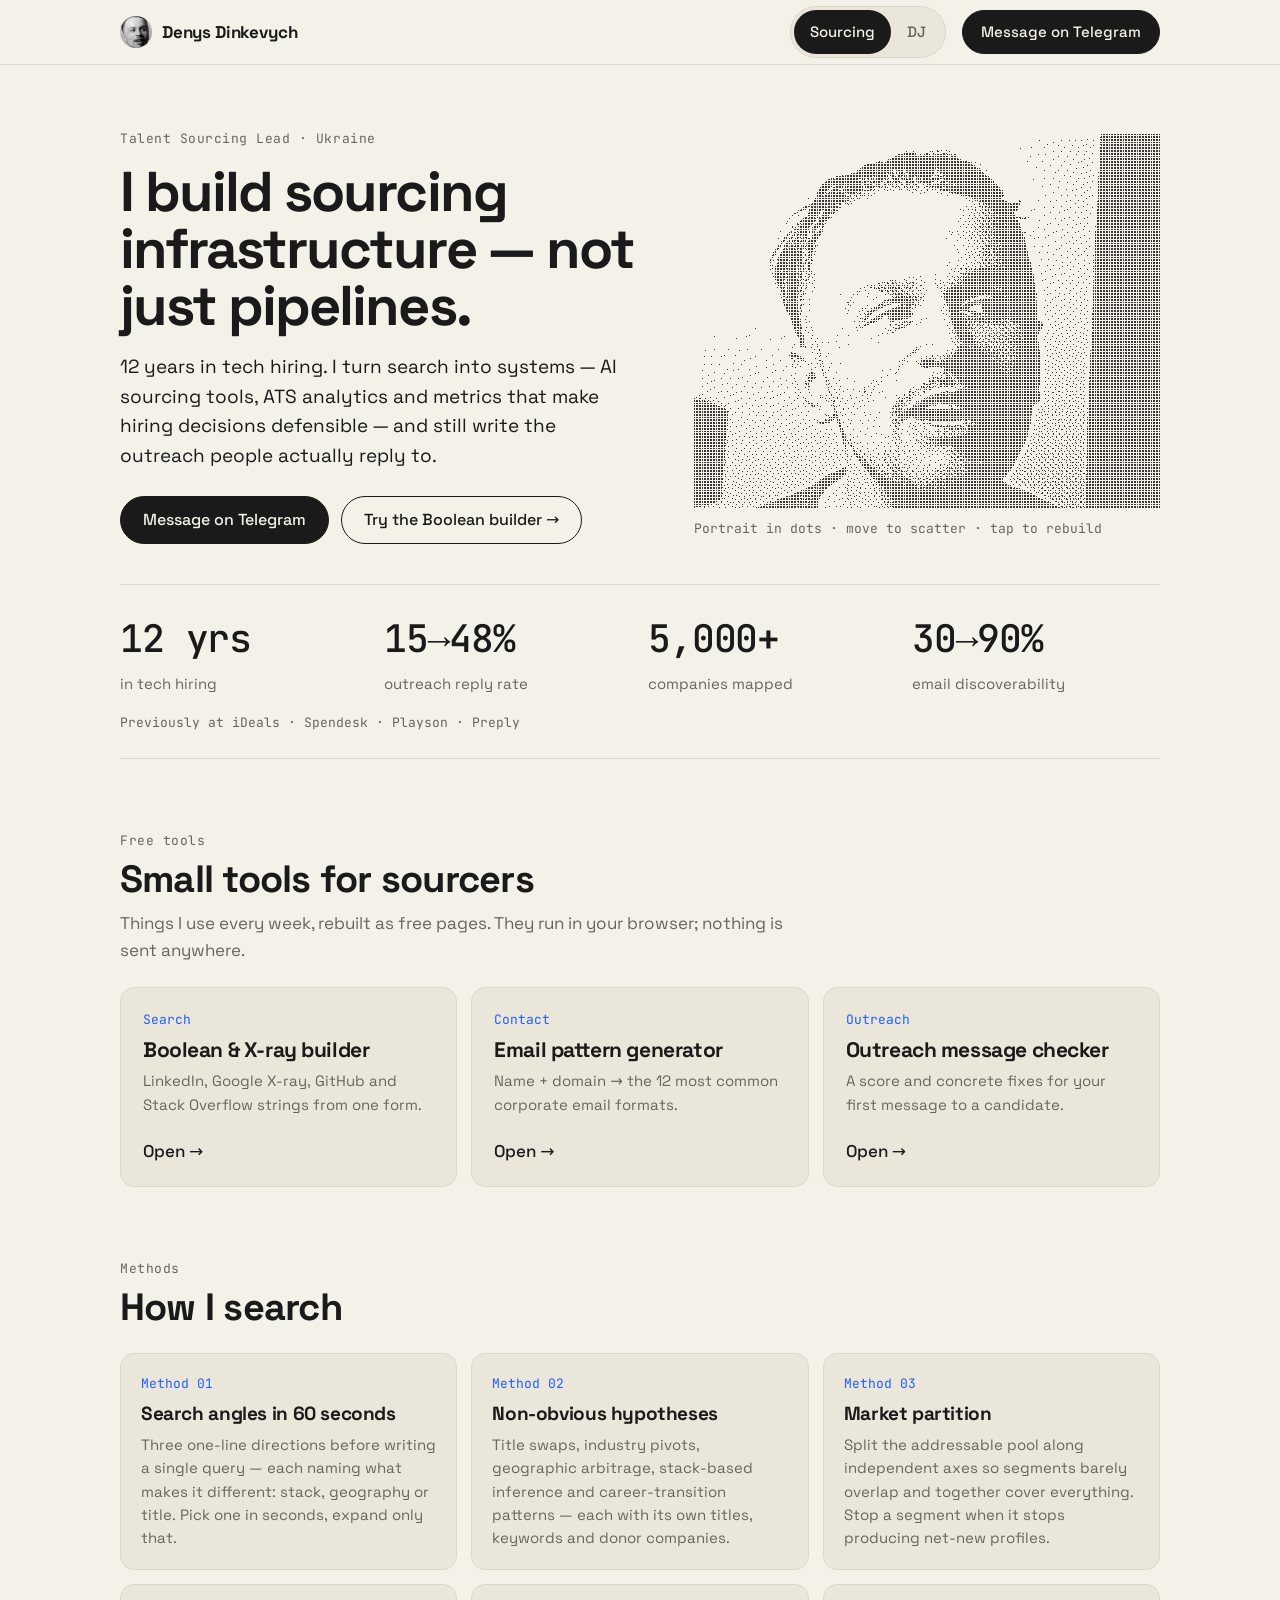
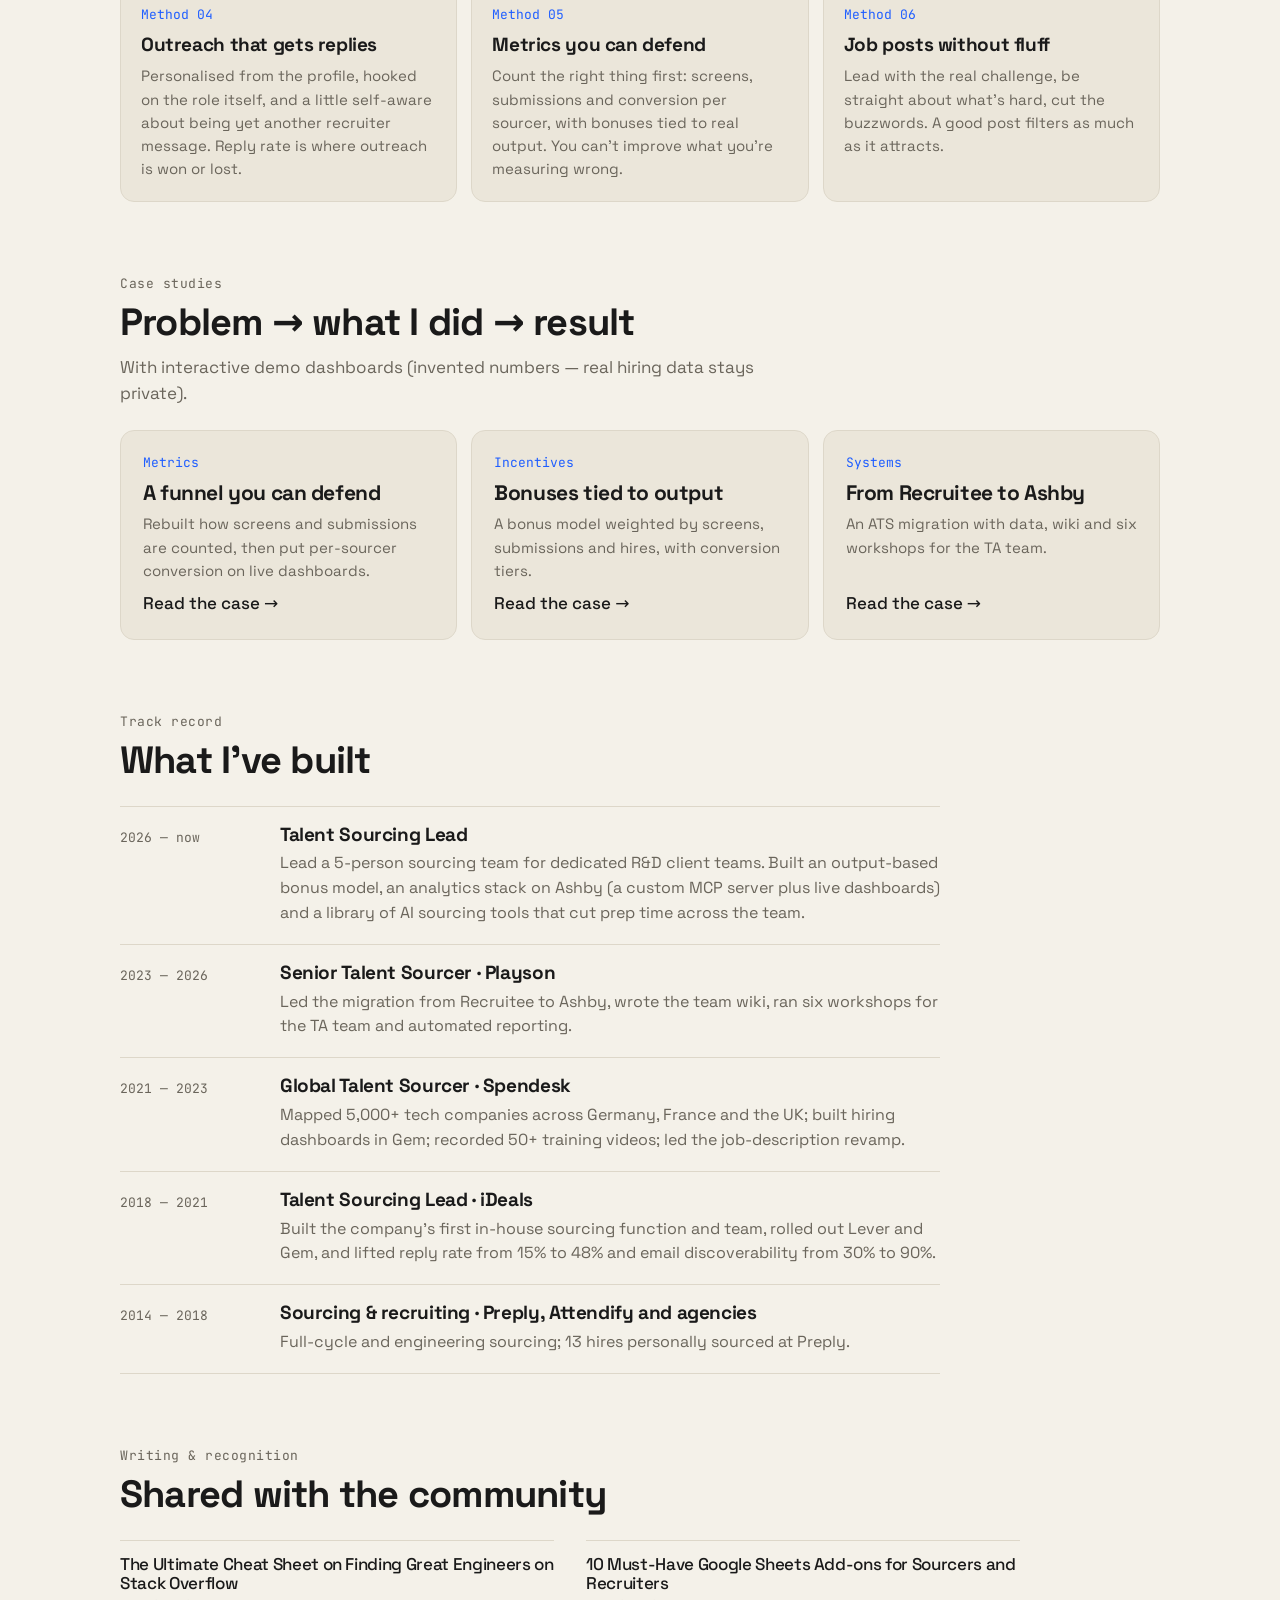
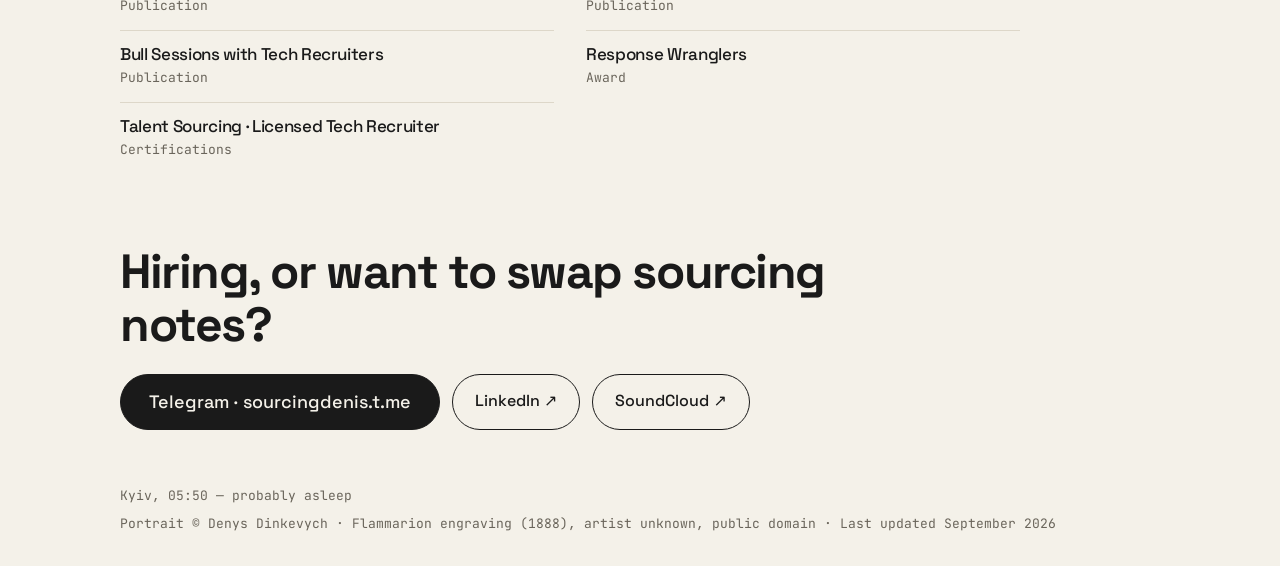
==== index.html @ ecd718f3 "Add DJ press kit - press.json: all DJ facts from public sources (SoundCloud profile and mix   pages," ====
<!doctype html>
<html lang="en" data-side="day" data-theme="light">
<head>
<meta charset="utf-8">
<meta name="viewport" content="width=device-width, initial-scale=1, viewport-fit=cover">
<title>Denys Dinkevych — Talent Sourcing Lead</title>
<meta name="description" content="Denys Dinkevych builds sourcing infrastructure: AI sourcing tools, ATS analytics and metrics for tech hiring. By night he DJs as diskevich.">
<meta name="author" content="Denys Dinkevych">
<meta property="og:type" content="profile">
<meta property="og:title" content="Denys Dinkevych — sourcing by day, DJ by night">
<meta property="og:description" content="I build sourcing infrastructure — not just pipelines. By night: diskevich.">
<meta property="og:url" content="https://sourcingden.github.io/sitec/">
<meta property="og:image" content="https://sourcingden.github.io/sitec/og.png">
<meta name="twitter:card" content="summary_large_image">
<meta name="twitter:image" content="https://sourcingden.github.io/sitec/og.png">
<link rel="canonical" href="https://sourcingden.github.io/sitec/">
<meta name="theme-color" content="#f4f1e9">
<link rel="icon" href="favicon.svg" type="image/svg+xml">
<link rel="apple-touch-icon" href="apple-touch-icon.png">
<link rel="manifest" href="manifest.webmanifest">
<script>
  // Pick the side before first paint: ?side= in the URL, then the last choice, then day
  (function () {
    var s = null;
    try { s = new URLSearchParams(location.search).get("side"); } catch (e) {}
    if (s !== "day" && s !== "night") { try { s = localStorage.getItem("side"); } catch (e) {} }
    if (s !== "day" && s !== "night") s = "day";
    var r = document.documentElement;
    r.dataset.side = s;
    r.dataset.theme = s === "night" ? "dark" : "light";
  })();
</script>
<link rel="preload" href="assets/fonts/space-grotesk-latin.woff2" as="font" type="font/woff2" crossorigin>
<link rel="preload" href="assets/fonts/jetbrains-mono-latin.woff2" as="font" type="font/woff2" crossorigin>
<link rel="stylesheet" href="styles.css">
<script type="application/ld+json">
{
  "@context": "https://schema.org",
  "@type": "Person",
  "name": "Denys Dinkevych",
  "alternateName": ["sourcingdenis", "diskevich"],
  "jobTitle": "Talent Sourcing Lead",
  "image": "https://sourcingden.github.io/sitec/assets/avatar.webp",
  "address": { "@type": "PostalAddress", "addressCountry": "UA" },
  "knowsLanguage": ["en", "uk", "ru"],
  "url": "https://sourcingden.github.io/sitec/",
  "sameAs": [
    "https://linkedin.com/in/sourcingdenis",
    "https://soundcloud.com/diskevich",
    "https://t.me/sourcingdenis"
  ]
}
</script>
</head>
<body id="top">
<div class="stars" aria-hidden="true">
  <div class="stars-layer" data-speed="0.02"></div>
  <div class="stars-layer" data-speed="0.05"></div>
  <div class="stars-layer" data-speed="0.08"></div>
</div>

<header class="bar">
  <div class="wrap bar-inner">
    <a class="me" href="#top">
      <img src="assets/avatar.webp" width="32" height="32" alt="">
      <span>Denys Dinkevych</span>
    </a>
    <div class="switch" role="tablist" aria-label="Choose a side">
      <button type="button" role="tab" data-side="day" aria-controls="main" aria-selected="true">Sourcing</button>
      <button type="button" role="tab" data-side="night" aria-controls="main" aria-selected="false" tabindex="-1">DJ</button>
    </div>
    <a class="btn btn-primary bar-cta" href="https://t.me/sourcingdenis" target="_blank" rel="noopener">
      <span data-only="day">Message on Telegram</span><span data-only="night">Book a set</span>
    </a>
  </div>
</header>

<main id="main" class="wrap">
  <!-- ============ HERO ============ -->
  <section class="hero">
    <div class="hero-text">
      <p class="eyebrow mono" data-only="day">Talent Sourcing Lead · Ukraine</p>
      <p class="eyebrow mono" data-only="night">diskevich · DJ · selector &amp; record collector · Kyiv</p>

      <h1 data-only="day">I build sourcing infrastructure — not just pipelines.</h1>
      <h1 data-only="night">diskevich, after hours.</h1>

      <p class="lede" data-only="day">12 years in tech hiring. I turn search into systems — AI sourcing tools, ATS analytics and metrics that make hiring decisions defensible — and still write the outreach people actually reply to.</p>
      <p class="lede" data-only="night">Denys by day, <strong>diskevich</strong> by night. Guest mixes for Truancy, Nugs On Board, Breathe Records and more — listen below, or book a set.</p>

      <div class="actions" data-only="day">
        <a class="btn btn-primary" href="https://t.me/sourcingdenis" target="_blank" rel="noopener">Message on Telegram</a>
        <a class="btn btn-ghost" href="tools/boolean/">Try the Boolean builder →</a>
      </div>
      <div class="actions" data-only="night">
        <a class="btn btn-primary" href="#mixes" data-play>▶ Play the mixes</a>
        <a class="btn btn-ghost" href="https://t.me/sourcingdenis" target="_blank" rel="noopener">Book a set</a>
      </div>
    </div>

    <figure class="art">
      <canvas class="dots" id="engraving" tabindex="0" role="img"
        data-images='{"day":{"src":"assets/portrait.webp","mid":145,"spread":45},"night":{"src":"assets/flammarion.webp","mid":120,"spread":26}}'
        aria-label="Interactive dot picture: a portrait of Denys by day, the 1888 Flammarion engraving by night. Move over it to scatter the dots, tap to rebuild."></canvas>
      <img class="art-fallback" src="assets/portrait.webp" width="700" height="564" alt="Portrait of Denys Dinkevych">
      <figcaption class="mono">
        <span data-only="day">Portrait in dots</span><span data-only="night">Flammarion engraving, 1888</span>
        · <span class="hint">move to scatter · tap to rebuild</span>
      </figcaption>
    </figure>
  </section>

  <!-- ============ PROOF ============ -->
  <section class="proof" data-only="day" aria-label="Track record in numbers">
    <ul class="stats">
      <li><b class="mono">12 yrs</b><span>in tech hiring</span></li>
      <li><b class="mono">15→48%</b><span>outreach reply rate</span></li>
      <li><b class="mono">5,000+</b><span>companies mapped</span></li>
      <li><b class="mono">30→90%</b><span>email discoverability</span></li>
    </ul>
    <p class="prev mono">Previously at iDeals · Spendesk · Playson · Preply</p>
  </section>
  <section class="proof" data-only="night" aria-label="Mixes for">
    <p class="credits"><span class="mono">Mixes for</span> Truancy · Nugs On Board · X-Kalay · Breathe Records · tresydos · LOWMONEYMUSICLOVE · Kalahari Oyster Cult</p>
    <p class="prev mono"><span data-press="plays">50K+</span> plays across guest mixes · <span data-press="followers">2.1K</span> followers on SoundCloud</p>
  </section>

  <!-- ============ DAY ============ -->
  <section id="tools" class="block" data-only="day">
    <div class="block-head">
      <p class="eyebrow mono">Free tools</p>
      <h2>Small tools for sourcers</h2>
      <p>Things I use every week, rebuilt as free pages. They run in your browser; nothing is sent anywhere.</p>
    </div>
    <div class="tool-grid flush">
      <a class="tool-card" href="tools/boolean/"><p class="mono tag">Search</p><h3>Boolean &amp; X-ray builder</h3><p>LinkedIn, Google X-ray, GitHub and Stack Overflow strings from one form.</p><span class="go" aria-hidden="true">Open →</span></a>
      <a class="tool-card" href="tools/email-patterns/"><p class="mono tag">Contact</p><h3>Email pattern generator</h3><p>Name + domain → the 12 most common corporate email formats.</p><span class="go" aria-hidden="true">Open →</span></a>
      <a class="tool-card" href="tools/outreach-check/"><p class="mono tag">Outreach</p><h3>Outreach message checker</h3><p>A score and concrete fixes for your first message to a candidate.</p><span class="go" aria-hidden="true">Open →</span></a>
    </div>
  </section>

  <section id="methods" class="block" data-only="day">
    <div class="block-head">
      <p class="eyebrow mono">Methods</p>
      <h2>How I search</h2>
    </div>
    <div class="cards">
      <article class="card"><p class="mono tag">Method 01</p><h3>Search angles in 60 seconds</h3><p>Three one-line directions before writing a single query — each naming what makes it different: stack, geography or title. Pick one in seconds, expand only that.</p></article>
      <article class="card"><p class="mono tag">Method 02</p><h3>Non-obvious hypotheses</h3><p>Title swaps, industry pivots, geographic arbitrage, stack-based inference and career-transition patterns — each with its own titles, keywords and donor companies.</p></article>
      <article class="card"><p class="mono tag">Method 03</p><h3>Market partition</h3><p>Split the addressable pool along independent axes so segments barely overlap and together cover everything. Stop a segment when it stops producing net-new profiles.</p></article>
      <article class="card"><p class="mono tag">Method 04</p><h3>Outreach that gets replies</h3><p>Personalised from the profile, hooked on the role itself, and a little self-aware about being yet another recruiter message. Reply rate is where outreach is won or lost.</p></article>
      <article class="card"><p class="mono tag">Method 05</p><h3>Metrics you can defend</h3><p>Count the right thing first: screens, submissions and conversion per sourcer, with bonuses tied to real output. You can't improve what you're measuring wrong.</p></article>
      <article class="card"><p class="mono tag">Method 06</p><h3>Job posts without fluff</h3><p>Lead with the real challenge, be straight about what's hard, cut the buzzwords. A good post filters as much as it attracts.</p></article>
    </div>
  </section>

  <section id="cases" class="block" data-only="day">
    <div class="block-head">
      <p class="eyebrow mono">Case studies</p>
      <h2>Problem → what I did → result</h2>
      <p>With interactive demo dashboards (invented numbers — real hiring data stays private).</p>
    </div>
    <div class="tool-grid flush">
      <a class="tool-card" href="cases/#funnel-case"><p class="mono tag">Metrics</p><h3>A funnel you can defend</h3><p>Rebuilt how screens and submissions are counted, then put per-sourcer conversion on live dashboards.</p><span class="go" aria-hidden="true">Read the case →</span></a>
      <a class="tool-card" href="cases/#bonus-case"><p class="mono tag">Incentives</p><h3>Bonuses tied to output</h3><p>A bonus model weighted by screens, submissions and hires, with conversion tiers.</p><span class="go" aria-hidden="true">Read the case →</span></a>
      <a class="tool-card" href="cases/#migration-case"><p class="mono tag">Systems</p><h3>From Recruitee to Ashby</h3><p>An ATS migration with data, wiki and six workshops for the TA team.</p><span class="go" aria-hidden="true">Read the case →</span></a>
    </div>
  </section>

  <section id="record" class="block" data-only="day">
    <div class="block-head">
      <p class="eyebrow mono">Track record</p>
      <h2>What I've built</h2>
    </div>
    <ol class="timeline">
      <li><p class="mono when">2026 — now</p><div><h3>Talent Sourcing Lead</h3><p>Lead a 5-person sourcing team for dedicated R&amp;D client teams. Built an output-based bonus model, an analytics stack on Ashby (a custom MCP server plus live dashboards) and a library of AI sourcing tools that cut prep time across the team.</p></div></li>
      <li><p class="mono when">2023 — 2026</p><div><h3>Senior Talent Sourcer · Playson</h3><p>Led the migration from Recruitee to Ashby, wrote the team wiki, ran six workshops for the TA team and automated reporting.</p></div></li>
      <li><p class="mono when">2021 — 2023</p><div><h3>Global Talent Sourcer · Spendesk</h3><p>Mapped 5,000+ tech companies across Germany, France and the UK; built hiring dashboards in Gem; recorded 50+ training videos; led the job-description revamp.</p></div></li>
      <li><p class="mono when">2018 — 2021</p><div><h3>Talent Sourcing Lead · iDeals</h3><p>Built the company's first in-house sourcing function and team, rolled out Lever and Gem, and lifted reply rate from 15% to 48% and email discoverability from 30% to 90%.</p></div></li>
      <li><p class="mono when">2014 — 2018</p><div><h3>Sourcing &amp; recruiting · Preply, Attendify and agencies</h3><p>Full-cycle and engineering sourcing; 13 hires personally sourced at Preply.</p></div></li>
    </ol>
  </section>

  <section id="writing" class="block" data-only="day">
    <div class="block-head">
      <p class="eyebrow mono">Writing &amp; recognition</p>
      <h2>Shared with the community</h2>
    </div>
    <ul class="plain">
      <li><h3>The Ultimate Cheat Sheet on Finding Great Engineers on Stack Overflow</h3><p class="mono">Publication</p></li>
      <li><h3>10 Must-Have Google Sheets Add-ons for Sourcers and Recruiters</h3><p class="mono">Publication</p></li>
      <li><h3>Bull Sessions with Tech Recruiters</h3><p class="mono">Publication</p></li>
      <li><h3>Response Wranglers</h3><p class="mono">Award</p></li>
      <li><h3>Talent Sourcing · Licensed Tech Recruiter</h3><p class="mono">Certifications</p></li>
    </ul>
  </section>

  <!-- ============ NIGHT ============ -->
  <section id="mixes" class="block" data-only="night">
    <div class="block-head">
      <p class="eyebrow mono">Listen</p>
      <h2>mixes spotlight</h2>
      <p>A playlist of guest mixes and podcasts.</p>
    </div>
    <div class="sc-facade" id="sc-facade">
      <button type="button" class="sc-play" id="sc-load" aria-label="Load and play the mixes spotlight playlist"><span aria-hidden="true">▶</span></button>
      <div>
        <p class="sc-title">mixes spotlight · diskevich</p>
        <p class="sc-note mono">Loads SoundCloud's player (third-party) right here.</p>
      </div>
    </div>
    <ol class="mixlist" id="press-mixes">
      <li><a href="https://soundcloud.com/diskevich/sets/mixes-highlight" target="_blank" rel="noopener"><span>Nugs On Board</span><em>Nugcast #19</em></a></li>
      <li><a href="https://soundcloud.com/diskevich/sets/mixes-highlight" target="_blank" rel="noopener"><span>X-Kalay</span><em>XKM007</em></a></li>
      <li><a href="https://soundcloud.com/diskevich/sets/mixes-highlight" target="_blank" rel="noopener"><span>LOWMONEYMUSICLOVE</span><em>Guest mix</em></a></li>
      <li><a href="https://soundcloud.com/diskevich/sets/mixes-highlight" target="_blank" rel="noopener"><span>Kalahari Oyster Cult</span><em>The Sizeable Mix</em></a></li>
      <li><a href="https://soundcloud.com/diskevich/sets/mixes-highlight" target="_blank" rel="noopener"><span>tresydos</span><em>018</em></a></li>
      <li><a href="https://soundcloud.com/diskevich/sets/mixes-highlight" target="_blank" rel="noopener"><span>TRUANTS</span><em>Truancy Volume 320</em></a></li>
      <li><a href="https://soundcloud.com/diskevich/sets/mixes-highlight" target="_blank" rel="noopener"><span>Breathe Records</span><em>Breathecast 022</em></a></li>
    </ol>
  </section>

  <section id="sound" class="block" data-only="night">
    <div class="block-head">
      <p class="eyebrow mono">Sound</p>
      <h2>Obscure dancefloor heaters, dug up</h2>
      <p data-press="sound">Golden-era tech house, chuggy house and obscure dancefloor digs, shaped by 90s US house, Detroit techno and minimal house.</p>
    </div>
    <ul class="quotes" id="press-quotes">
      <li><blockquote>“When it comes to unearthing some of the most obscure dancefloor heaters in the world, diskevich is one of the hardest-working DJs in music right now.”</blockquote><a class="mono" href="https://truantsblog.com/2023/truancy-volume-320-diskevich/" target="_blank" rel="noopener">— Truants ↗</a></li>
      <li><blockquote>“One of the best Ukrainian selectors.”</blockquote><a class="mono" href="https://soundcloud.com/nugsonboardlabel/nugcast-19-diskevich" target="_blank" rel="noopener">— Nugs On Board ↗</a></li>
    </ul>
    <div class="actions">
      <a class="btn btn-primary" href="press/">Open the press kit →</a>
      <a class="btn btn-ghost" href="https://truantsblog.com/2023/truancy-volume-320-diskevich/" target="_blank" rel="noopener">Read the Truants interview ↗</a>
    </div>
  </section>

  <!-- ============ CONTACT ============ -->
  <section id="contact" class="block contact">
    <h2 data-only="day">Hiring, or want to swap sourcing notes?</h2>
    <h2 data-only="night">Booking &amp; promo</h2>
    <p class="contact-note" data-only="night">Club nights, guest mixes, podcasts — send the date, the city and the room.</p>
    <div class="actions">
      <a class="btn btn-primary btn-big" href="https://t.me/sourcingdenis" target="_blank" rel="noopener">Telegram · sourcingdenis.t.me</a>
      <a class="btn btn-ghost" href="https://linkedin.com/in/sourcingdenis" target="_blank" rel="noopener">LinkedIn ↗</a>
      <a class="btn btn-ghost" href="https://soundcloud.com/diskevich" target="_blank" rel="noopener">SoundCloud ↗</a>
    </div>
  </section>
</main>

<footer class="foot wrap">
  <p class="mono" id="clock">Kyiv</p>
  <p class="mono small">Portrait © Denys Dinkevych · Flammarion engraving (1888), artist unknown, public domain · Last updated September 2026</p>
</footer>

<script src="site.js" defer></script>
<script src="main.js" defer></script>
<script src="engraving.js" defer></script>
<script src="press.js" defer></script>
</body>
</html>
---- styles.css ----
/* self-hosted fonts (SIL Open Font License): no third-party requests on load */
@font-face { font-family: "Space Grotesk"; font-style: normal; font-weight: 300 700; font-display: swap; src: url(assets/fonts/space-grotesk-latin.woff2) format("woff2"); unicode-range: U+0000-00FF, U+0131, U+0152-0153, U+02BB-02BC, U+02C6, U+02DA, U+02DC, U+0304, U+0308, U+0329, U+2000-206F, U+20AC, U+2122, U+2191, U+2193, U+2212, U+2215, U+FEFF, U+FFFD; }
@font-face { font-family: "Space Grotesk"; font-style: normal; font-weight: 300 700; font-display: swap; src: url(assets/fonts/space-grotesk-latin-ext.woff2) format("woff2"); unicode-range: U+0100-02BA, U+02BD-02C5, U+02C7-02CC, U+02CE-02D7, U+02DD-02FF, U+0304, U+0308, U+0329, U+1D00-1DBF, U+1E00-1E9F, U+1EF2-1EFF, U+2020, U+20A0-20AB, U+20AD-20C0, U+2113, U+2C60-2C7F, U+A720-A7FF; }
@font-face { font-family: "JetBrains Mono"; font-style: normal; font-weight: 100 800; font-display: swap; src: url(assets/fonts/jetbrains-mono-latin.woff2) format("woff2"); unicode-range: U+0000-00FF, U+0131, U+0152-0153, U+02BB-02BC, U+02C6, U+02DA, U+02DC, U+0304, U+0308, U+0329, U+2000-206F, U+20AC, U+2122, U+2191, U+2193, U+2212, U+2215, U+FEFF, U+FFFD; }
@font-face { font-family: "JetBrains Mono"; font-style: normal; font-weight: 100 800; font-display: swap; src: url(assets/fonts/jetbrains-mono-latin-ext.woff2) format("woff2"); unicode-range: U+0100-02BA, U+02BD-02C5, U+02C7-02CC, U+02CE-02D7, U+02DD-02FF, U+0304, U+0308, U+0329, U+1D00-1DBF, U+1E00-1E9F, U+1EF2-1EFF, U+2020, U+20A0-20AB, U+20AD-20C0, U+2113, U+2C60-2C7F, U+A720-A7FF; }

:root {
  --bg: #f4f1e9;
  --fg: #1a1a1a;
  --muted: #6a655b;
  --line: #ddd7c9;
  --panel: #ebe6da;
  --accent: #1f5eff;
  --on-accent: #fff;
  --gutter: clamp(16px, 4vw, 40px);
  --maxw: 1120px;
  --radius: 14px;
  color-scheme: light;
}
:root[data-theme="dark"] {
  --bg: #141414;
  --fg: #ececec;
  --muted: #9a9a9a;
  --line: #2b2b2b;
  --panel: #1c1c1c;
  --accent: #ff6a2b;
  --on-accent: #141414;
  color-scheme: dark;
}

/* one template, two sides */
:root[data-side="day"] [data-only="night"],
:root[data-side="night"] [data-only="day"] { display: none !important; }

* { box-sizing: border-box; }
html { -webkit-text-size-adjust: 100%; text-size-adjust: 100%; scroll-behavior: smooth; }
@media (prefers-reduced-motion: reduce) { html { scroll-behavior: auto; } }
body {
  margin: 0;
  background: var(--bg);
  color: var(--fg);
  font: 17px/1.55 "Space Grotesk", system-ui, sans-serif;
  -webkit-font-smoothing: antialiased;
  -webkit-tap-highlight-color: transparent;
  overflow-x: hidden;
}
h1, h2, h3 { margin: 0; letter-spacing: -0.02em; line-height: 1.1; }
p { margin: 0; }
a { color: inherit; }
.mono { font-family: "JetBrains Mono", ui-monospace, monospace; }
:focus-visible { outline: 2px solid var(--accent); outline-offset: 3px; border-radius: 6px; }
.wrap {
  max-width: var(--maxw);
  margin: 0 auto;
  padding-left: max(var(--gutter), env(safe-area-inset-left));
  padding-right: max(var(--gutter), env(safe-area-inset-right));
}

/* ---------- buttons ---------- */
.btn {
  display: inline-flex;
  align-items: center;
  justify-content: center;
  gap: 8px;
  min-height: 48px;
  padding: 0 22px;
  border-radius: 999px;
  border: 1.5px solid var(--fg);
  font: inherit;
  font-weight: 500;
  font-size: 16px;
  text-decoration: none;
  cursor: pointer;
  white-space: nowrap;
  touch-action: manipulation;
  transition: background .2s, color .2s, border-color .2s, transform .1s;
}
.btn:active { transform: scale(.98); }
.btn-primary { background: var(--fg); color: var(--bg); }
.btn-ghost { background: transparent; color: var(--fg); }
.btn-small { min-height: 44px; padding: 0 16px; font-size: 14px; border-width: 1px; background: var(--bg); color: var(--fg); }
.btn-small.copied { background: var(--accent); border-color: var(--accent); color: var(--on-accent); }
.btn-big { min-height: 56px; font-size: 18px; padding: 8px 28px; white-space: normal; text-align: center; max-width: 100%; }
.btn[aria-disabled] { opacity: .45; pointer-events: none; }

/* ---------- header ---------- */
.bar {
  position: sticky;
  top: 0;
  z-index: 20;
  background: var(--bg);
  border-bottom: 1px solid var(--line);
  padding-top: env(safe-area-inset-top);
}
.bar-inner { display: flex; align-items: center; gap: 16px; min-height: 64px; }
.me { display: inline-flex; align-items: center; gap: 10px; text-decoration: none; font-weight: 700; letter-spacing: -0.01em; min-height: 44px; min-width: 44px; }
.me img { width: 32px; height: 32px; border-radius: 50%; object-fit: cover; }
.switch {
  display: inline-flex;
  margin-left: auto;
  padding: 3px;
  border: 1px solid var(--line);
  border-radius: 999px;
  background: var(--panel);
}
.switch button {
  font: inherit;
  font-size: 15px;
  font-weight: 500;
  min-height: 44px;
  min-width: 48px;
  padding: 0 16px;
  border: 0;
  border-radius: 999px;
  background: transparent;
  color: var(--muted);
  cursor: pointer;
  touch-action: manipulation;
}
.switch button[aria-selected="true"] { background: var(--fg); color: var(--bg); }
.bar-cta { min-height: 44px; padding: 0 18px; font-size: 15px; }

/* ---------- hero ---------- */
.hero {
  display: grid;
  grid-template-columns: minmax(0, 1.12fr) minmax(0, 1fr);
  gap: clamp(24px, 4vw, 56px);
  align-items: center;
  padding: clamp(28px, 5vw, 64px) 0 clamp(24px, 4vw, 40px);
}
.eyebrow { font-size: 13px; color: var(--muted); letter-spacing: .04em; margin-bottom: 14px; }
.hero h1 { font-size: clamp(34px, 4.6vw, 56px); letter-spacing: -0.035em; line-height: 1.02; margin-bottom: 18px; }
.lede { font-size: clamp(17px, 1.5vw, 19px); color: var(--fg); max-width: 34em; margin-bottom: 26px; }
.lede strong { font-weight: 700; }
.actions { display: flex; flex-wrap: wrap; gap: 12px; }

.art { position: relative; margin: 0; }
.dots {
  display: block;
  width: 100%;
  aspect-ratio: 700 / 564;
  cursor: crosshair;
  touch-action: pan-y;
  user-select: none;
  -webkit-user-select: none;
  opacity: 0;
  transition: opacity .5s ease;
}
.art-fallback {
  position: absolute;
  top: 0; left: 0;
  width: 100%;
  height: auto;
  filter: grayscale(1);
  mix-blend-mode: multiply;
  opacity: .8;
  transition: opacity .2s ease;
}
:root[data-theme="dark"] .art-fallback { filter: grayscale(1) invert(1); mix-blend-mode: screen; opacity: .6; }
.art-ready .dots { opacity: 1; }
:root .art.art-ready .art-fallback { opacity: 0; pointer-events: none; }
.art figcaption { margin-top: 10px; font-size: 13px; color: var(--muted); }
.art figcaption span { white-space: nowrap; }

/* ---------- proof ---------- */
.proof { border-top: 1px solid var(--line); border-bottom: 1px solid var(--line); padding: 24px 0; }
.stats { list-style: none; margin: 0; padding: 0; display: grid; grid-template-columns: repeat(4, 1fr); gap: 16px; }
.stats li { display: flex; flex-direction: column; gap: 4px; }
.stats b { font-size: clamp(26px, 3.2vw, 38px); font-weight: 500; letter-spacing: -0.03em; color: var(--fg); }
.stats span { font-size: 15px; color: var(--muted); }
.prev { margin-top: 18px; font-size: 13px; color: var(--muted); }
.credits { font-size: clamp(18px, 2vw, 24px); font-weight: 500; line-height: 1.45; letter-spacing: -0.01em; }
.credits .mono { display: block; font-size: 13px; font-weight: 400; color: var(--muted); letter-spacing: .04em; margin-bottom: 6px; }

/* ---------- blocks ---------- */
.block { padding: clamp(40px, 6vw, 72px) 0 0; scroll-margin-top: 72px; }
.block-head { max-width: 680px; margin-bottom: 24px; }
.block-head .eyebrow { margin-bottom: 8px; }
.block-head h2 { font-size: clamp(26px, 3.2vw, 38px); margin-bottom: 10px; }
.block-head p:not(.eyebrow) { color: var(--muted); }

/* Boolean builder */
.bool { display: grid; grid-template-columns: 1fr 1fr; gap: 14px 18px; margin-bottom: 18px; }
.bool label { display: flex; flex-direction: column; gap: 6px; font-weight: 500; font-size: 15px; }
.bool small { font-weight: 400; color: var(--muted); font-size: 13px; }
.bool input {
  font: inherit;
  font-size: 16px;
  min-height: 48px;
  padding: 0 14px;
  border: 1px solid var(--line);
  border-radius: 10px;
  background: var(--panel);
  color: var(--fg);
}
.bool input:focus { outline: 2px solid var(--accent); outline-offset: 0; border-color: transparent; }
.bool-out { display: grid; gap: 14px; }
.out-card { border: 1px solid var(--line); border-radius: var(--radius); background: var(--panel); padding: 14px 16px 16px; min-width: 0; }
.out-head { display: flex; align-items: center; justify-content: space-between; gap: 10px; margin-bottom: 10px; flex-wrap: wrap; }
.out-head > .mono { font-size: 13px; color: var(--muted); }
.out-btns { display: inline-flex; gap: 8px; flex-wrap: wrap; }
.out-card code {
  display: block;
  font-family: "JetBrains Mono", monospace;
  font-size: 14px;
  line-height: 1.6;
  white-space: pre-wrap;
  overflow-wrap: anywhere;
}
.out-card code.is-empty { color: var(--muted); }

/* method cards */
.cards { display: grid; grid-template-columns: repeat(3, 1fr); gap: 14px; }
.card { border: 1px solid var(--line); border-radius: var(--radius); padding: 20px; background: var(--panel); }
.card .tag { font-size: 13px; color: var(--accent); margin-bottom: 10px; }
.card h3 { font-size: 19px; margin-bottom: 8px; }
.card p:not(.tag) { font-size: 15px; color: var(--muted); }

/* timeline */
.timeline { list-style: none; margin: 0; padding: 0; max-width: 820px; }
.timeline li { display: grid; grid-template-columns: 140px 1fr; gap: 20px; padding: 18px 0; border-top: 1px solid var(--line); }
.timeline li:last-child { border-bottom: 1px solid var(--line); }
.timeline .when { font-size: 13px; color: var(--muted); padding-top: 3px; }
.timeline h3 { font-size: 19px; margin-bottom: 6px; }
.timeline p:not(.when) { color: var(--muted); font-size: 16px; }

.plain { list-style: none; margin: 0; padding: 0; display: grid; grid-template-columns: repeat(2, 1fr); gap: 0 32px; max-width: 900px; }
.plain li { padding: 14px 0; border-top: 1px solid var(--line); }
.plain h3 { font-size: 17px; font-weight: 500; margin-bottom: 4px; }
.plain .mono { font-size: 13px; color: var(--muted); }

/* night: player + mix list */
.sc-facade {
  display: flex;
  align-items: center;
  gap: 18px;
  padding: 18px;
  border: 1px solid var(--line);
  border-radius: var(--radius);
  background: var(--panel);
  margin-bottom: 18px;
}
.sc-facade.loaded { display: block; padding: 0; border: 0; background: none; }
.sc-facade iframe { width: 100%; height: 450px; border: 0; border-radius: 10px; display: block; }
.sc-play {
  flex: none;
  width: 72px; height: 72px;
  border-radius: 50%;
  border: 0;
  background: var(--accent);
  color: var(--on-accent);
  font-size: 26px;
  cursor: pointer;
  touch-action: manipulation;
}
.sc-title { font-weight: 700; font-size: 19px; }
.sc-note { font-size: 13px; color: var(--muted); margin-top: 4px; }
.mixlist { list-style: none; margin: 0; padding: 0; counter-reset: mix; max-width: 820px; }
.mixlist li { border-top: 1px solid var(--line); counter-increment: mix; }
.mixlist li:last-child { border-bottom: 1px solid var(--line); }
.mixlist a { display: grid; grid-template-columns: 40px 1fr auto auto; align-items: center; gap: 12px; min-height: 56px; text-decoration: none; }
.mixlist small { font-size: 12px; color: var(--muted); min-width: 72px; text-align: right; }
.mixlist a::before { content: counter(mix, decimal-leading-zero); font-family: "JetBrains Mono", monospace; font-size: 13px; color: var(--muted); }
.mixlist span { font-weight: 500; min-width: 0; overflow-wrap: anywhere; }
.mixlist em { font-style: normal; color: var(--muted); font-size: 15px; text-align: right; }

/* contact */
.contact { padding-bottom: 8px; }
.contact h2 { font-size: clamp(28px, 4vw, 48px); letter-spacing: -0.03em; margin-bottom: 22px; max-width: 16em; }
.contact-note { color: var(--muted); margin: -10px 0 22px; max-width: 34em; }

/* footer */
.foot { padding-top: 48px; padding-bottom: max(32px, env(safe-area-inset-bottom)); color: var(--muted); display: flex; flex-wrap: wrap; justify-content: space-between; gap: 8px 24px; }
.foot p { font-size: 13px; }

/* ---------- subpages ---------- */
.subnav { display: flex; gap: 4px; margin-left: auto; }
.subnav a { display: inline-flex; align-items: center; justify-content: center; min-height: 44px; min-width: 44px; padding: 0 12px; border-radius: 999px; text-decoration: none; color: var(--muted); font-weight: 500; font-size: 15px; }
.subnav a[aria-current="page"] { color: var(--fg); background: var(--panel); }
.page-head { padding: clamp(28px, 5vw, 56px) 0 8px; max-width: 760px; }
.page-head h1 { font-size: clamp(32px, 4.6vw, 52px); letter-spacing: -0.035em; margin-bottom: 14px; }
.page-head .eyebrow a { color: inherit; }
.privacy { display: block; margin-top: 10px; font-size: 13px; color: var(--muted); }
.block.tight { padding-top: 24px; }
.note { margin-top: 14px; font-size: 15px; color: var(--muted); max-width: 680px; }
.hint { font-size: 13px; color: var(--muted); margin: 8px 0; }
.tips { padding-bottom: 8px; }
.tips h2 { font-size: clamp(22px, 2.6vw, 30px); margin-bottom: 16px; }
.tips .plain p { color: var(--muted); font-size: 15px; }

.tool-grid { display: grid; grid-template-columns: repeat(3, 1fr); gap: 14px; padding-top: 28px; }
.tool-grid.flush { padding-top: 0; }
.tool-card {
  display: flex; flex-direction: column; gap: 8px;
  padding: 22px; border: 1px solid var(--line); border-radius: var(--radius); background: var(--panel);
  text-decoration: none; min-height: 200px;
}
.tool-card .tag { font-size: 13px; color: var(--accent); }
.tool-card h2, .tool-card h3 { font-size: 21px; }
.tool-card p:not(.tag) { color: var(--muted); font-size: 15px; }
.tool-card .go { margin-top: auto; font-weight: 500; }

.bool .wide { grid-column: 1 / -1; }
.email-list { list-style: none; margin: 0 0 16px; padding: 0; border-top: 1px solid var(--line); }
.email-list li { display: grid; grid-template-columns: 96px 1fr auto; align-items: center; gap: 12px; padding: 6px 0; border-bottom: 1px solid var(--line); }
.email-list .tag { font-size: 13px; color: var(--muted); }
.email-list code { font-family: "JetBrains Mono", monospace; font-size: 15px; overflow-wrap: anywhere; }
.out-card textarea, .check textarea {
  width: 100%; font: 14px/1.6 "JetBrains Mono", monospace; color: var(--fg);
  background: transparent; border: 0; resize: vertical; padding: 0;
}
.out-card textarea:focus { outline: none; }

.check { display: grid; grid-template-columns: minmax(0, 1.2fr) minmax(0, 1fr); gap: 24px; align-items: start; }
.check-input { display: flex; flex-direction: column; gap: 10px; align-items: flex-start; }
.check-input label { font-size: 13px; color: var(--muted); }
.check textarea {
  font-family: inherit; font-size: 16px; line-height: 1.55; min-height: 260px;
  padding: 14px 16px; border: 1px solid var(--line); border-radius: 12px; background: var(--panel);
}
.check textarea:focus { outline: 2px solid var(--accent); outline-offset: 0; }
.check-result { border: 1px solid var(--line); border-radius: var(--radius); padding: 20px; background: var(--panel); }
.meter {
  --p: 0;
  width: 132px; height: 132px; border-radius: 50%; margin-bottom: 12px;
  display: grid; place-content: center; text-align: center;
  background:
    radial-gradient(closest-side, var(--panel) 78%, transparent 79%),
    conic-gradient(var(--band, var(--line)) calc(var(--p) * 1%), var(--line) 0);
}
.meter[data-band="good"] { --band: #1f9d55; }
.meter[data-band="ok"] { --band: #d08a00; }
.meter[data-band="low"] { --band: #d33c2c; }
.meter span { font: 500 40px/1 "JetBrains Mono", monospace; }
.meter small { font-size: 13px; color: var(--muted); }
#score-meta { font-size: 13px; color: var(--muted); margin-bottom: 14px; }
.checks { list-style: none; margin: 0; padding: 0; }
.checks li { display: grid; grid-template-columns: 26px 1fr; gap: 10px; padding: 10px 0; border-top: 1px solid var(--line); }
.checks .mark { width: 22px; height: 22px; border-radius: 50%; display: grid; place-content: center; font-size: 13px; font-weight: 700; margin-top: 1px; }
.checks .ok .mark { background: #1f9d5522; color: #1f9d55; }
.checks .fix .mark { background: #d33c2c22; color: #d33c2c; }
.checks b { font-weight: 500; }
.checks p { font-size: 14px; color: var(--muted); margin-top: 2px; }

/* ---------- case studies & demo charts ---------- */
.case { padding-top: clamp(40px, 6vw, 72px); scroll-margin-top: 72px; }
.case-head h2 { font-size: clamp(26px, 3.2vw, 38px); margin-bottom: 18px; }
.case-head .eyebrow { margin-bottom: 8px; }
.pdr { display: grid; grid-template-columns: repeat(3, 1fr); gap: 14px; margin: 0 0 20px; }
.pdr div { border-top: 2px solid var(--fg); padding-top: 10px; }
.pdr dt { font-size: 13px; color: var(--muted); margin-bottom: 6px; }
.pdr dd { margin: 0; font-size: 16px; }
.viz {
  /* chart roles (validated: categorical slots 1-3 on the panel surface) */
  --series-1: #2a78d6; --series-2: #eb6834; --series-3: #1baf7a;
  --grid: #d6d0c1;
  border: 1px solid var(--line); border-radius: var(--radius); background: var(--panel); padding: 18px;
}
.viz-head { display: flex; flex-wrap: wrap; align-items: center; justify-content: space-between; gap: 10px 16px; margin-bottom: 16px; }
.viz-head h3 { font-size: 18px; display: flex; align-items: center; gap: 10px; }
.viz-sub { font-size: 14px; color: var(--muted); width: 100%; margin-top: -6px; }
.demo { font-size: 12px; font-weight: 400; letter-spacing: .04em; padding: 3px 8px; border-radius: 999px; border: 1px solid var(--line); color: var(--muted); background: var(--bg); }
.viz-body.two { display: grid; grid-template-columns: 1fr 1fr; gap: 28px; }
.seg-filter { display: flex; flex-wrap: wrap; gap: 6px; }
.seg-filter button {
  font: inherit; font-size: 14px; min-height: 44px; padding: 0 14px; border-radius: 999px; cursor: pointer;
  border: 1px solid var(--line); background: var(--bg); color: var(--fg);
}
.seg-filter button[aria-pressed="true"] { background: var(--fg); color: var(--bg); border-color: var(--fg); }
.stat { display: flex; align-items: baseline; gap: 10px; flex-wrap: wrap; margin-bottom: 14px; }
.stat b { font-size: clamp(30px, 3.4vw, 40px); font-weight: 500; letter-spacing: -0.03em; }
.stat span { color: var(--muted); font-size: 14px; }
.chip-label { display: inline-block; padding: 2px 8px; border-radius: 999px; background: var(--bg); border: 1px solid var(--line); color: var(--fg) !important; font-family: "JetBrains Mono", monospace; font-size: 12px !important; }

.hbars { display: flex; flex-direction: column; }
.hbar { display: grid; grid-template-columns: 96px 1fr 104px; align-items: center; gap: 10px; min-height: 44px; border-radius: 8px; cursor: default; outline-offset: 0; }
.hbar:focus-visible { outline: 2px solid var(--accent); }
.hbar-label { font-size: 14px; }
.hbar-track { position: relative; height: 18px; }
.hbar-fill { display: block; height: 100%; background: var(--series-1); border-radius: 0 4px 4px 0; transition: width .35s ease; }
.hbar.dim .hbar-fill { opacity: .28; }
.hbar-avg { position: absolute; top: -6px; bottom: -6px; left: var(--avg); border-left: 2px dashed var(--muted); }
.hbar-value { display: flex; flex-direction: column; line-height: 1.2; }
.hbar-value b { font: 500 15px "JetBrains Mono", monospace; }
.hbar-value small { font-size: 12px; color: var(--muted); }
.viz-label { display: flex; flex-wrap: wrap; align-items: center; justify-content: space-between; gap: 8px; font-size: 14px; color: var(--muted); margin-bottom: 10px; }
.viz-select { font: inherit; font-size: 14px; min-height: 44px; padding: 0 10px; border-radius: 10px; border: 1px solid var(--line); background: var(--bg); color: var(--fg); }
.viz-foot { font-size: 12px; color: var(--muted); margin-top: 8px; }

.sliders { display: flex; flex-direction: column; gap: 18px; }
.sliders label { display: grid; grid-template-columns: 1fr auto; gap: 6px 10px; font-weight: 500; font-size: 15px; }
.sliders output { font-size: 15px; }
.sliders input[type="range"] { grid-column: 1 / -1; width: 100%; min-height: 44px; accent-color: var(--fg); }
.stack { display: flex; gap: 2px; height: 28px; margin: 6px 0 14px; }
.stack .seg { min-width: 6px; transition: flex-grow .3s ease; cursor: default; }
.stack .seg:first-child { border-radius: 0; }
.stack .seg:last-child { border-radius: 0 4px 4px 0; }
.stack .seg:focus-visible { outline: 2px solid var(--fg); outline-offset: 2px; }
.stack .empty { flex: 1; display: grid; place-content: center; font-size: 13px; color: var(--muted); border: 1px dashed var(--line); }
.legend { list-style: none; margin: 0; padding: 0; display: flex; flex-direction: column; gap: 6px; }
.legend li { display: flex; align-items: center; gap: 8px; font-size: 15px; }
.legend .chip { width: 12px; height: 12px; border-radius: 3px; flex: none; }
.legend b { font: 500 15px "JetBrains Mono", monospace; margin-left: auto; }
.legend small { width: 40px; text-align: right; color: var(--muted); font-size: 13px; }

.viz-table { margin-top: 16px; border-top: 1px solid var(--line); padding-top: 6px; }
.viz-table summary { cursor: pointer; min-height: 44px; display: flex; align-items: center; font-size: 14px; color: var(--muted); }
.table-wrap { overflow-x: auto; }
.viz-table table { border-collapse: collapse; font-size: 14px; min-width: 100%; }
.viz-table th, .viz-table td { text-align: right; padding: 6px 10px; border-bottom: 1px solid var(--line); white-space: nowrap; }
.viz-table th:first-child { text-align: left; }
.viz-table td { font-family: "JetBrains Mono", monospace; }
.viz-tip {
  position: absolute; z-index: 30; max-width: 260px; pointer-events: none;
  padding: 8px 10px; border-radius: 8px; font-size: 13px; line-height: 1.45;
  background: var(--fg); color: var(--bg); box-shadow: 0 6px 20px rgba(0,0,0,.18);
}

.steps { list-style: none; margin: 0; padding: 0; display: grid; grid-template-columns: repeat(5, 1fr); gap: 12px; counter-reset: s; }
.steps li { border: 1px solid var(--line); border-radius: var(--radius); background: var(--panel); padding: 16px; position: relative; }
.steps .mono { font-size: 13px; color: var(--accent); }
.steps h3 { font-size: 18px; margin: 6px 0; }
.steps p { font-size: 14px; color: var(--muted); }

/* ---------- press / quotes ---------- */
.quotes { list-style: none; margin: 0 0 24px; padding: 0; display: grid; grid-template-columns: repeat(2, 1fr); gap: 14px; }
.quotes li { border: 1px solid var(--line); border-radius: var(--radius); background: var(--panel); padding: 20px; display: flex; flex-direction: column; gap: 12px; }
.quotes blockquote { margin: 0; font-size: clamp(17px, 1.6vw, 20px); line-height: 1.4; letter-spacing: -0.01em; }
.quotes a { font-size: 13px; color: var(--accent); text-decoration: none; margin-top: auto; min-height: 44px; display: inline-flex; align-items: center; }
.press-grid { display: grid; grid-template-columns: repeat(2, 1fr); gap: 14px; }
.press-card { border: 1px solid var(--line); border-radius: var(--radius); background: var(--panel); padding: 18px; }
.press-card h3 { font-size: 17px; margin-bottom: 10px; display: flex; justify-content: space-between; align-items: center; gap: 10px; }
.press-card textarea { width: 100%; min-height: 150px; font-family: inherit; font-size: 15px; line-height: 1.55; color: var(--fg); background: transparent; border: 0; resize: vertical; padding: 0; }
.press-card #bio-long { min-height: 260px; }
.press-card textarea:focus { outline: none; }
.photos { display: grid; grid-template-columns: 1.5fr 1fr; gap: 14px; }
.photos figure { margin: 0; }
.photos img { width: 100%; height: auto; display: block; border-radius: 10px; }
.photos figcaption { display: flex; justify-content: space-between; align-items: center; gap: 10px; margin-top: 8px; font-size: 13px; color: var(--muted); }
.facts { display: grid; grid-template-columns: repeat(4, 1fr); gap: 14px; }
.facts div { border-top: 2px solid var(--fg); padding-top: 10px; }
.facts dt { font-size: 13px; color: var(--muted); }
.facts dd { margin: 4px 0 0; font-size: 18px; font-weight: 500; }
.bullets { margin: 0; padding-left: 20px; }
.bullets li { padding: 4px 0; }

/* ---------- stars (night only) ---------- */
.stars { position: fixed; inset: 0; z-index: -1; pointer-events: none; opacity: 0; transition: opacity .6s ease; }
:root[data-theme="dark"] .stars { opacity: 1; }
.stars-layer { position: absolute; inset: -50% 0; background-repeat: repeat; will-change: transform; }
.stars-layer:nth-child(1) {
  background-image:
    radial-gradient(1px 1px at 20px 30px, #fff8 50%, transparent),
    radial-gradient(1px 1px at 140px 90px, #fff6 50%, transparent),
    radial-gradient(1px 1px at 90px 160px, #fff5 50%, transparent);
  background-size: 200px 200px;
}
.stars-layer:nth-child(2) {
  background-image:
    radial-gradient(1.5px 1.5px at 60px 110px, #fffa 50%, transparent),
    radial-gradient(1.5px 1.5px at 250px 40px, #fff8 50%, transparent);
  background-size: 320px 320px;
}
.stars-layer:nth-child(3) {
  background-image:
    radial-gradient(2px 2px at 180px 220px, #ffd9c7 50%, transparent),
    radial-gradient(2px 2px at 400px 90px, #fff 50%, transparent);
  background-size: 480px 480px;
}

/* ---------- side switch reveal ---------- */
::view-transition-old(root), ::view-transition-new(root) { animation: none; mix-blend-mode: normal; }

/* ---------- pointer-specific polish ---------- */
@media (hover: hover) and (pointer: fine) {
  .btn-primary:hover { background: var(--accent); border-color: var(--accent); color: var(--on-accent); }
  .btn-ghost:hover, .btn-small:hover { border-color: var(--accent); color: var(--accent); }
  .switch button:not([aria-selected="true"]):hover { color: var(--fg); }
  .mixlist a:hover span { color: var(--accent); }
  .sc-play:hover { transform: scale(1.05); }
}

/* ---------- layout breakpoints ---------- */
@media (max-width: 900px) {
  .cards { grid-template-columns: 1fr 1fr; }
  .stats { grid-template-columns: repeat(2, 1fr); row-gap: 20px; }
}
@media (max-width: 900px) {
  .tool-grid { grid-template-columns: 1fr 1fr; }
  .viz-body.two { grid-template-columns: 1fr; }
  .steps { grid-template-columns: 1fr 1fr; }
  .check { grid-template-columns: 1fr; }
}
@media (max-width: 760px) {
  .quotes, .press-grid, .photos { grid-template-columns: 1fr; }
  .facts { grid-template-columns: 1fr 1fr; }
  .mixlist a { grid-template-columns: 32px 1fr auto; }
  .tool-grid { grid-template-columns: 1fr; }
  .pdr { grid-template-columns: 1fr; }
  .steps { grid-template-columns: 1fr; }
  .hbar { grid-template-columns: 82px 1fr 92px; gap: 8px; }
  .tool-card { min-height: 0; }
  .sub .bar-cta { display: none; }
  .email-list li { grid-template-columns: 1fr auto; }
  .email-list .tag { grid-column: 1 / -1; margin-bottom: -4px; }
  .hero { grid-template-columns: 1fr; padding-top: 22px; }
  .art { width: min(100%, calc(34vh * 700 / 564)); }
  .bar-cta { display: none; }
  .bool { grid-template-columns: 1fr; }
  .cards { grid-template-columns: 1fr; }
  .timeline li { grid-template-columns: 1fr; gap: 4px; }
  .plain { grid-template-columns: 1fr; }
}
@media (max-width: 420px) {
  body { font-size: 16px; }
  .me span { font-size: 15px; }
  .switch button { padding: 0 12px; font-size: 14px; }
  .actions .btn { flex: 1 1 100%; }
  .mixlist em { display: none; }
}
@media (max-width: 480px) {
  .sub .me span { display: none; }
  .subnav a { padding: 0 10px; }
}
@media (max-width: 350px) {
  .me span { display: none; }
}

/* phones in landscape: little height, so tighten the hero so the CTA stays in view */
@media (max-height: 500px) and (orientation: landscape) {
  .bar-inner { min-height: 52px; }
  .hero { padding: 14px 0 20px; align-items: start; }
  .eyebrow { margin-bottom: 6px; }
  .hero h1 { font-size: 28px; margin-bottom: 10px; }
  .lede { font-size: 15px; margin-bottom: 14px; }
  .actions .btn { min-height: 44px; }
}

@media (prefers-reduced-motion: reduce) {
  *, *::before, *::after { transition: none !important; }
}
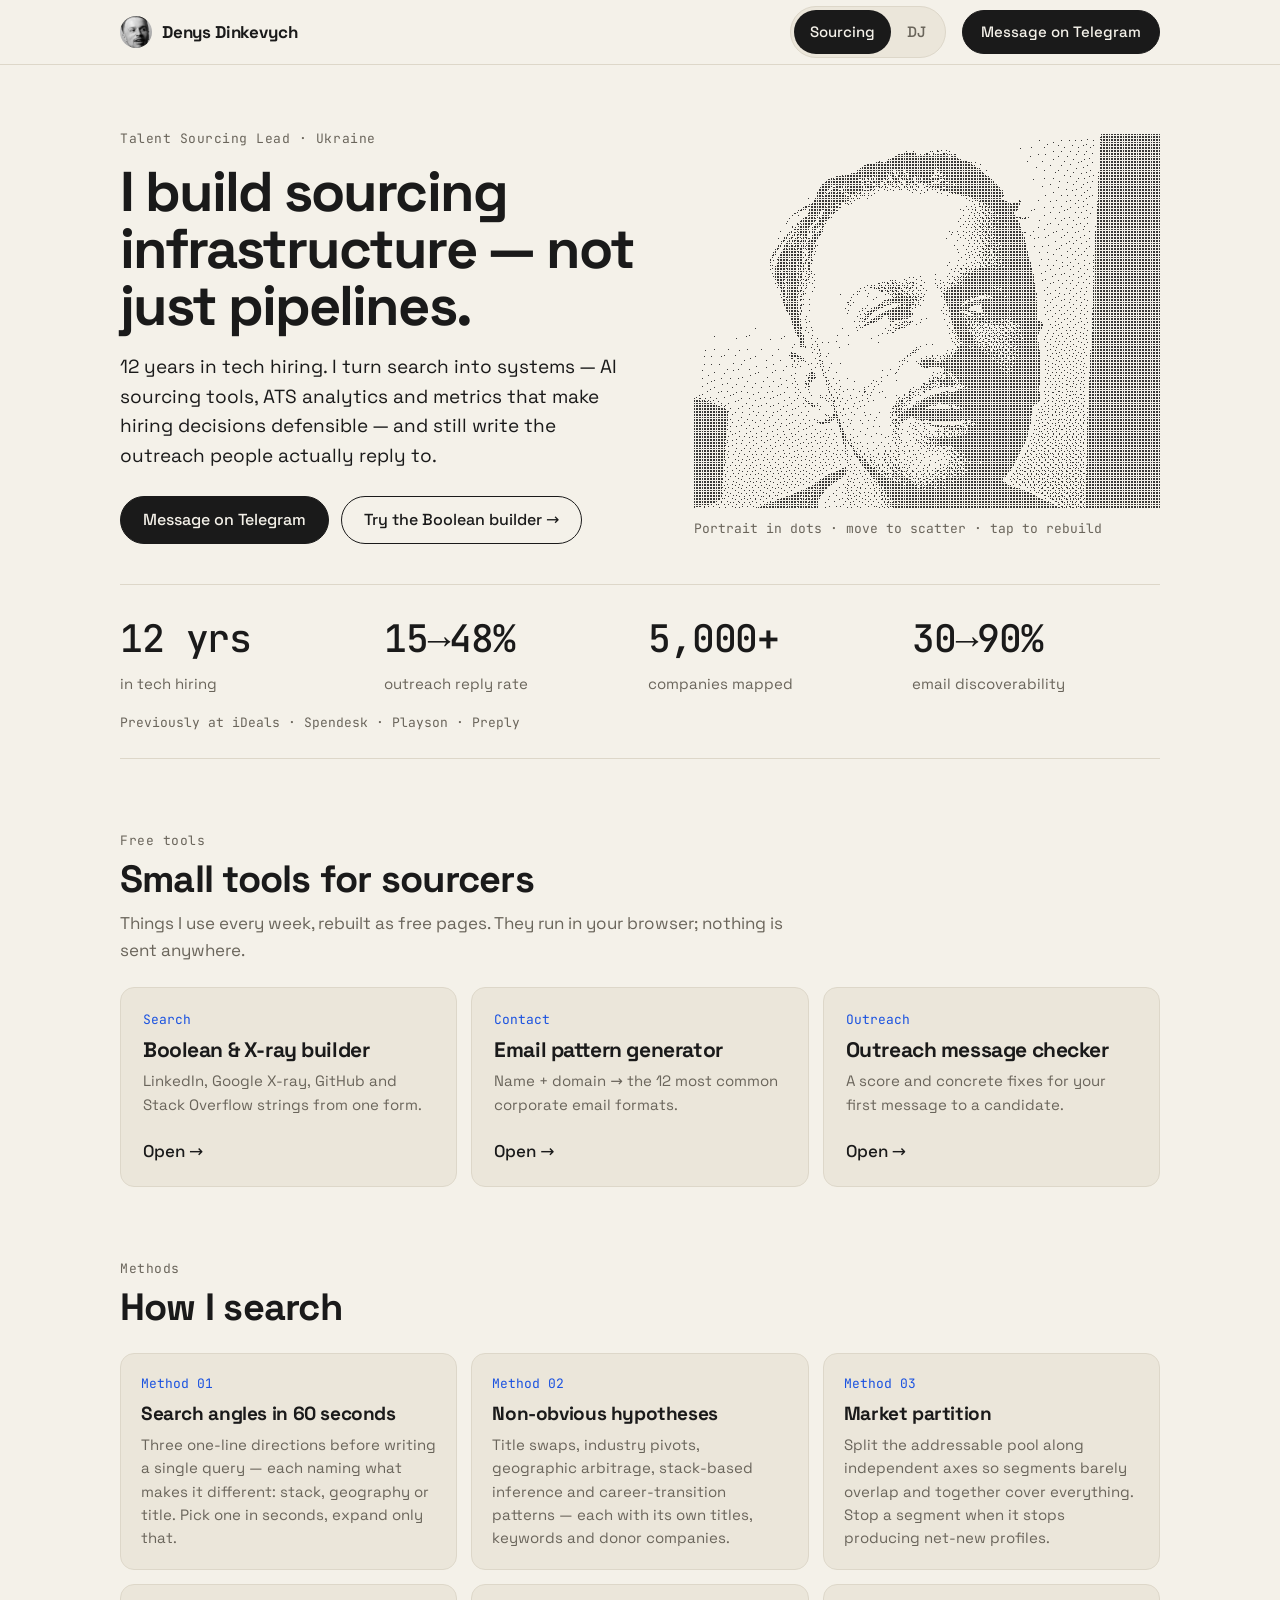
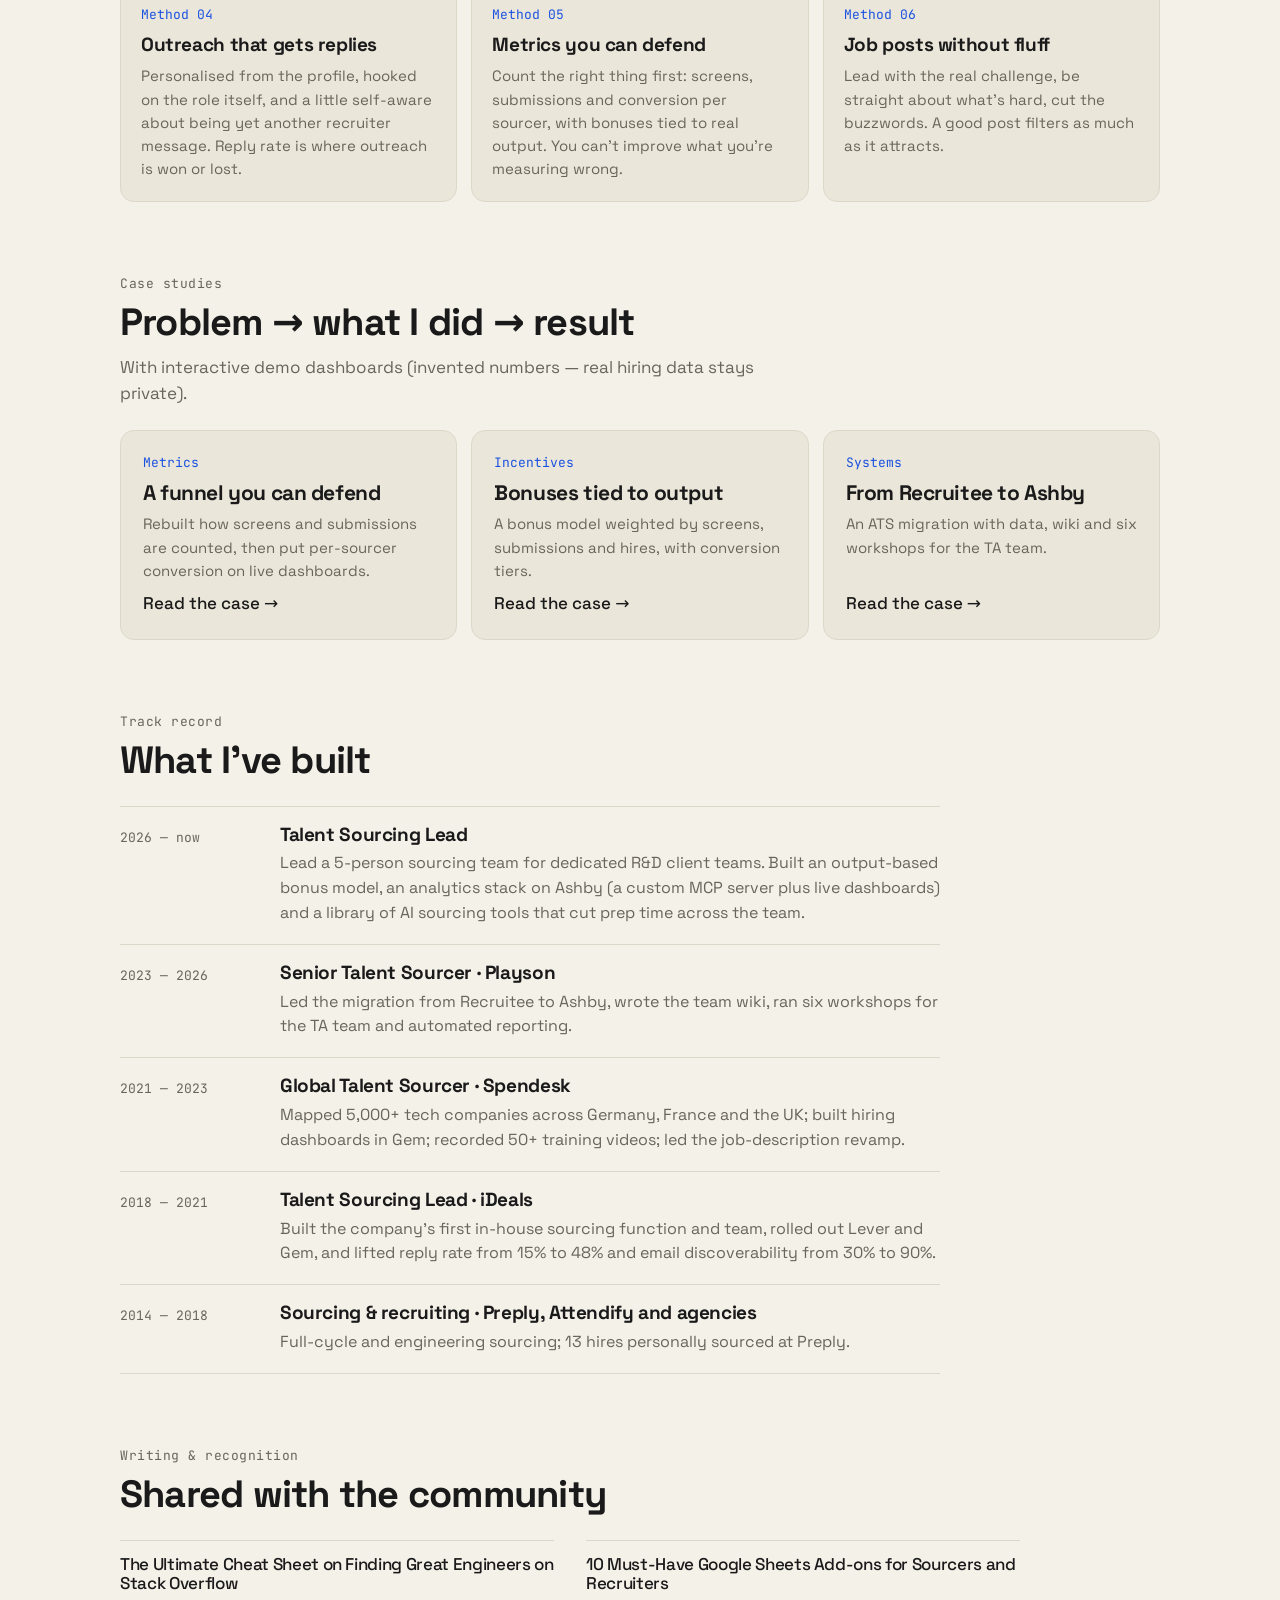
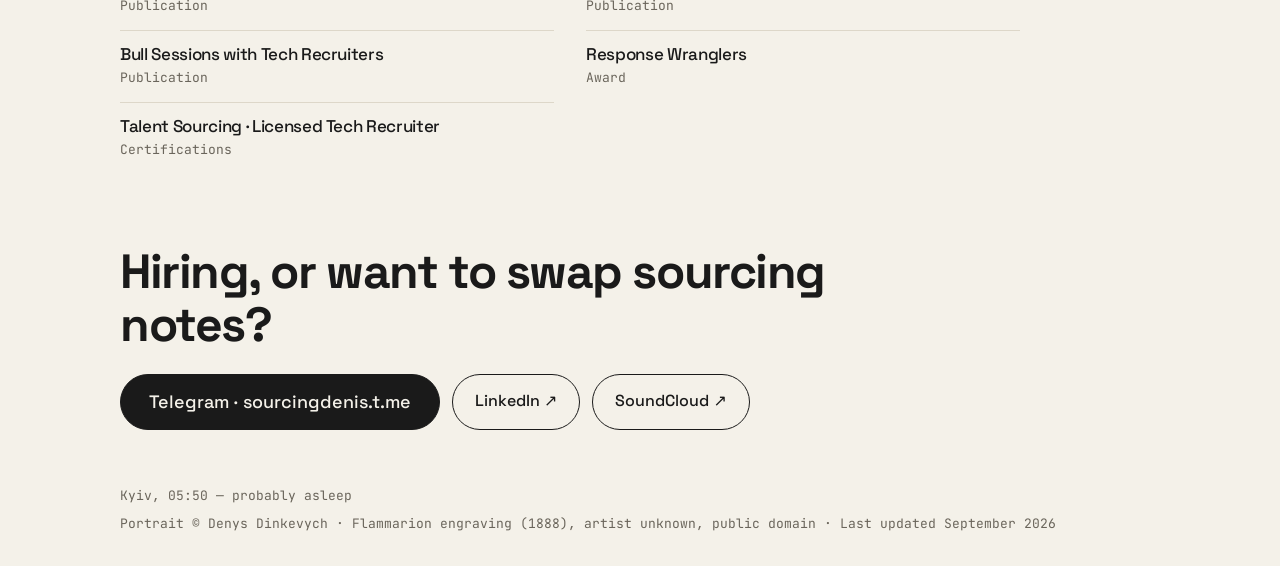
==== commit 845f3377: "Finish polish: 404 page, sitemap, llms.txt, audit fixes - 404.html with dot animation (resolves link" ====
--- a/index.html
+++ b/index.html
@@ -61,7 +61,7 @@
 
 <header class="bar">
   <div class="wrap bar-inner">
-    <a class="me" href="#top">
+    <a class="me" href="#top" aria-label="Denys Dinkevych — back to top">
       <img src="assets/avatar.webp" width="32" height="32" alt="">
       <span>Denys Dinkevych</span>
     </a>
--- a/styles.css
+++ b/styles.css
@@ -10,7 +10,7 @@
   --muted: #6a655b;
   --line: #ddd7c9;
   --panel: #ebe6da;
-  --accent: #1f5eff;
+  --accent: #1a52e0; /* 5.1:1 on the panel, 5.6:1 on the page */
   --on-accent: #fff;
   --gutter: clamp(16px, 4vw, 40px);
   --maxw: 1120px;
@@ -444,6 +444,11 @@
 .bullets { margin: 0; padding-left: 20px; }
 .bullets li { padding: 4px 0; }
 
+/* ---------- 404 ---------- */
+.nf { min-height: 100svh; display: flex; flex-direction: column; justify-content: center; padding-top: 40px; padding-bottom: 40px; }
+.nf canvas { width: min(100%, 600px); height: auto; aspect-ratio: 600 / 220; margin-bottom: 24px; touch-action: pan-y; }
+.nf h1 { font-size: clamp(32px, 5vw, 52px); letter-spacing: -0.035em; margin-bottom: 12px; }
+
 /* ---------- stars (night only) ---------- */
 .stars { position: fixed; inset: 0; z-index: -1; pointer-events: none; opacity: 0; transition: opacity .6s ease; }
 :root[data-theme="dark"] .stars { opacity: 1; }
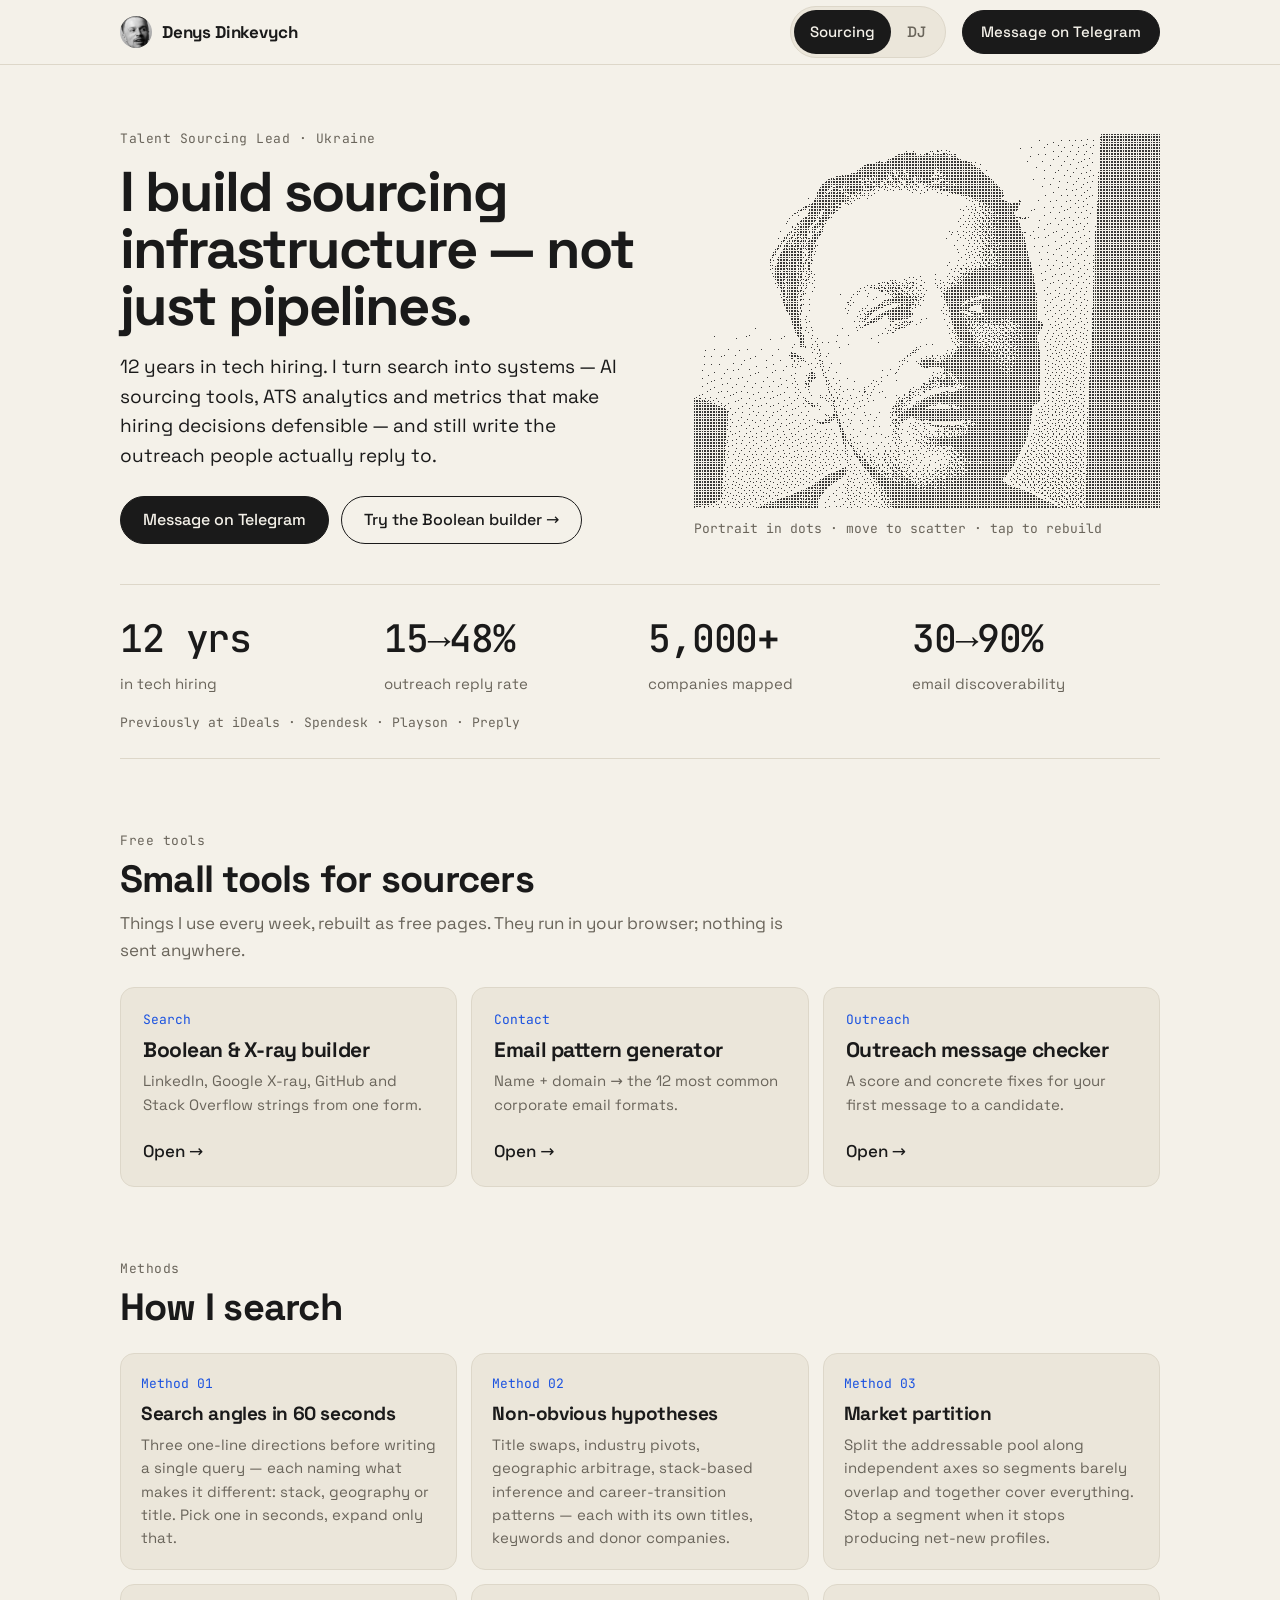
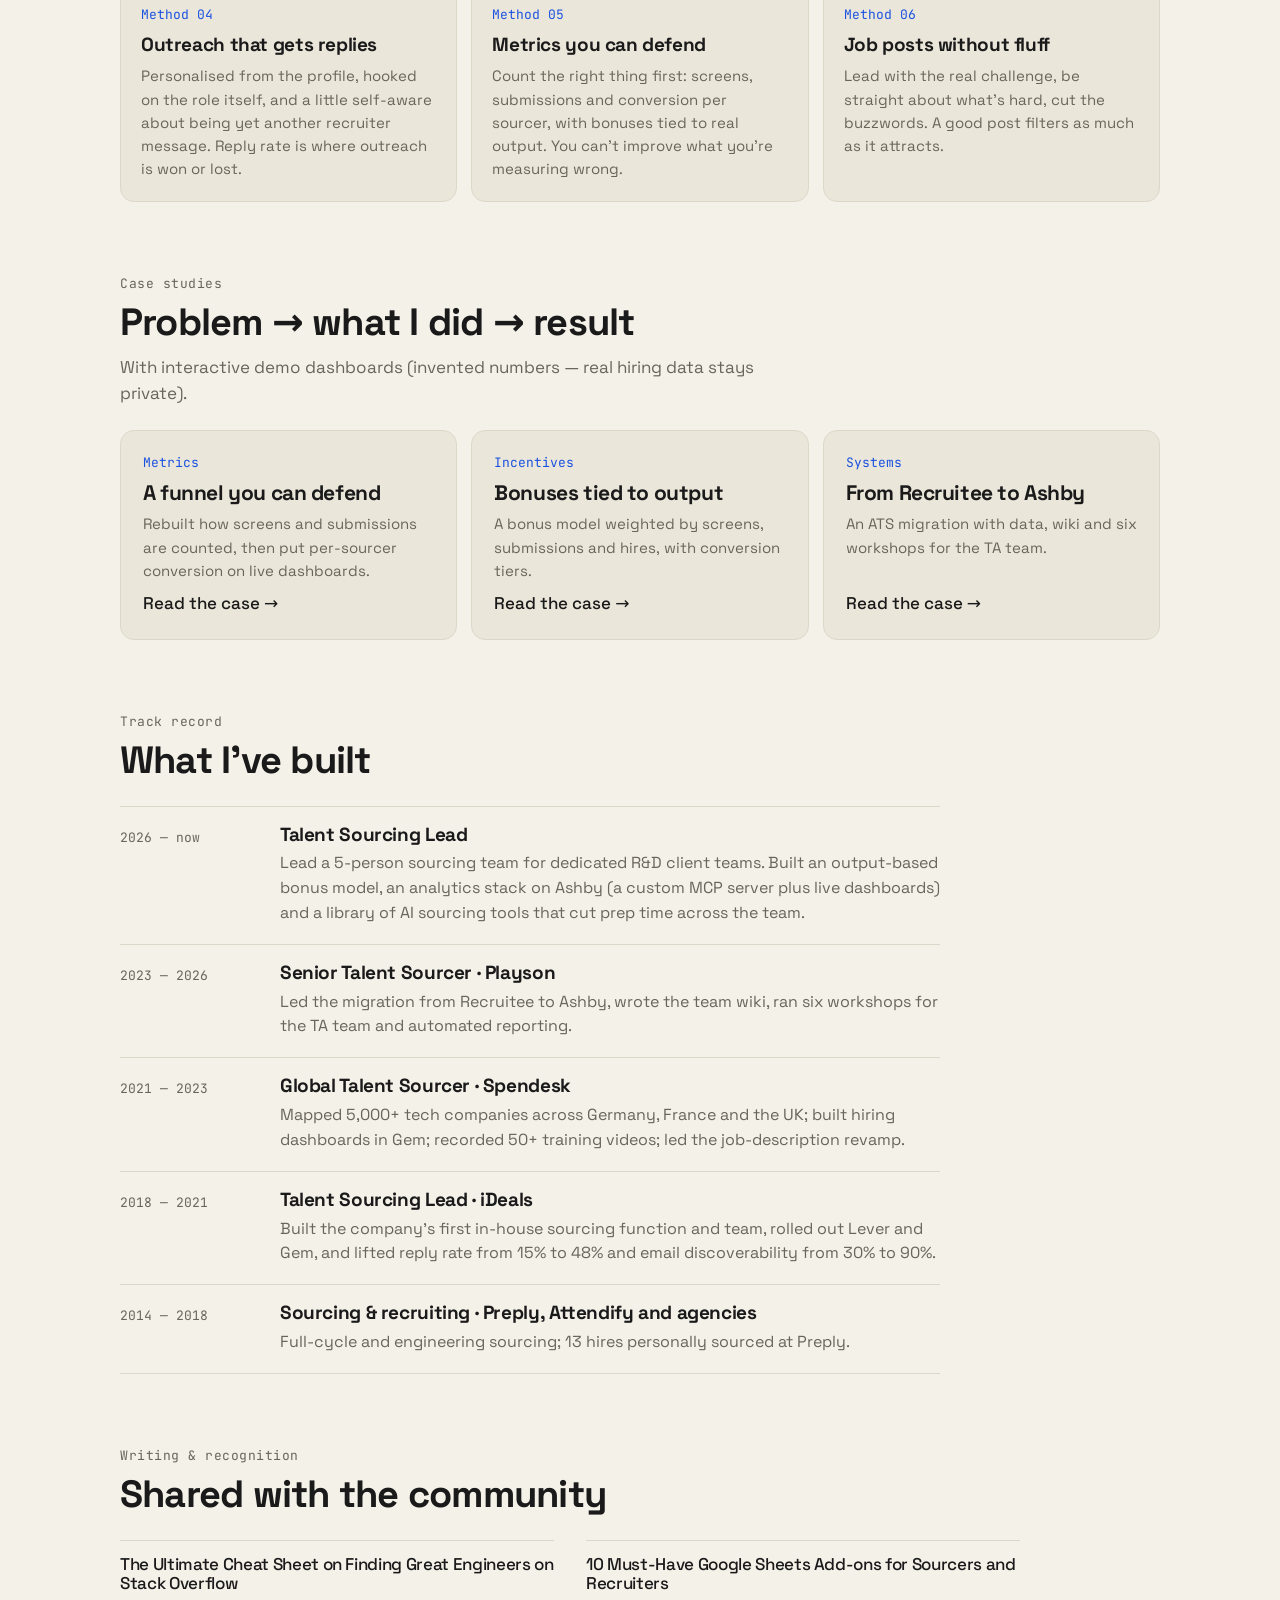
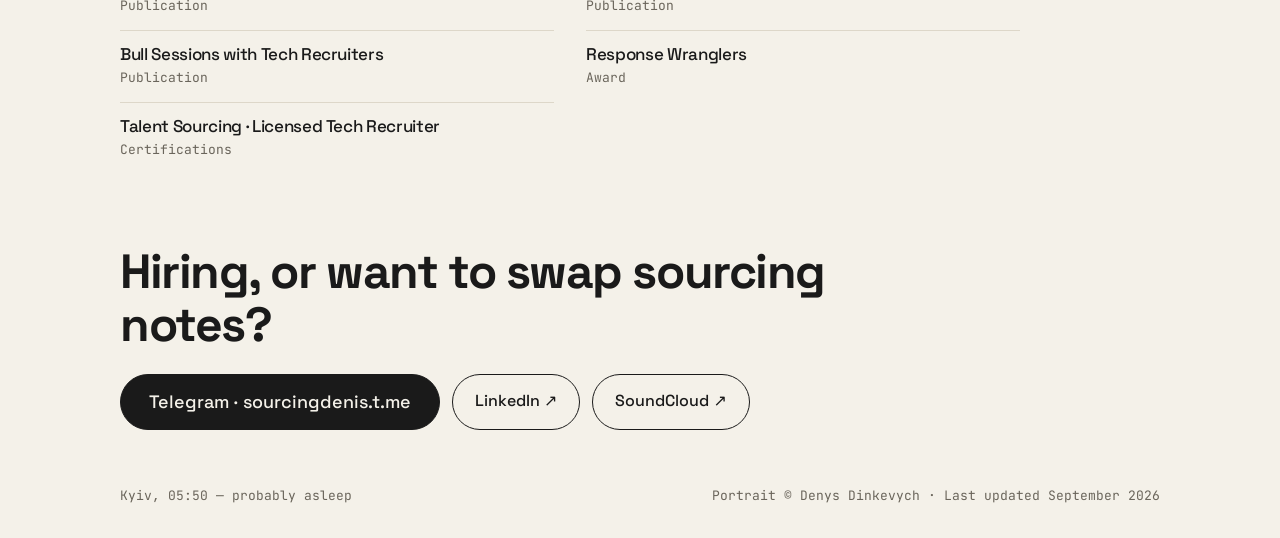
==== commit 9ec42e33: "DJ side: spinning vinyl instead of the engraving, Instagram - Night dot art is now a vinyl record dr" ====
--- a/index.html
+++ b/index.html
@@ -47,6 +47,8 @@
   "sameAs": [
     "https://linkedin.com/in/sourcingdenis",
     "https://soundcloud.com/diskevich",
+    "https://ra.co/dj/diskevich",
+    "https://www.instagram.com/diskevich/",
     "https://t.me/sourcingdenis"
   ]
 }
@@ -100,11 +102,11 @@
 
     <figure class="art">
       <canvas class="dots" id="engraving" tabindex="0" role="img"
-        data-images='{"day":{"src":"assets/portrait.webp","mid":145,"spread":45},"night":{"src":"assets/flammarion.webp","mid":120,"spread":26}}'
-        aria-label="Interactive dot picture: a portrait of Denys by day, the 1888 Flammarion engraving by night. Move over it to scatter the dots, tap to rebuild."></canvas>
+        data-images='{"day":{"src":"assets/portrait.webp","mid":145,"spread":45},"night":{"src":"assets/vinyl.webp","mid":150,"spread":34,"spin":200}}'
+        aria-label="Interactive dot picture: a portrait of Denys by day, a spinning vinyl record by night. Move over it to scatter the dots, tap to rebuild."></canvas>
       <img class="art-fallback" src="assets/portrait.webp" width="700" height="564" alt="Portrait of Denys Dinkevych">
       <figcaption class="mono">
-        <span data-only="day">Portrait in dots</span><span data-only="night">Flammarion engraving, 1888</span>
+        <span data-only="day">Portrait in dots</span><span data-only="night">diskevich · 33⅓ rpm</span>
         · <span class="hint">move to scatter · tap to rebuild</span>
       </figcaption>
     </figure>
@@ -230,10 +232,29 @@
       <li><blockquote>“When it comes to unearthing some of the most obscure dancefloor heaters in the world, diskevich is one of the hardest-working DJs in music right now.”</blockquote><a class="mono" href="https://truantsblog.com/2023/truancy-volume-320-diskevich/" target="_blank" rel="noopener">— Truants ↗</a></li>
       <li><blockquote>“One of the best Ukrainian selectors.”</blockquote><a class="mono" href="https://soundcloud.com/nugsonboardlabel/nugcast-19-diskevich" target="_blank" rel="noopener">— Nugs On Board ↗</a></li>
     </ul>
+    <h3 class="sub-h">Gigs <span class="mono">from Resident Advisor</span></h3>
+    <ol class="mixlist gigs" id="home-gigs">
+      <li><a href="https://ra.co/events/2502467" target="_blank" rel="noopener"><span>ÓПІК</span><em>Closer · Kyiv</em><small class="mono">3 Oct 2026</small></a></li>
+      <li><a href="https://ra.co/events/2535892" target="_blank" rel="noopener"><span>Rancho BBQ x TOP4UH</span><em>BRUKXT · Kyiv</em><small class="mono">13 Sept 2026</small></a></li>
+    </ol>
     <div class="actions">
       <a class="btn btn-primary" href="press/">Open the press kit →</a>
+      <a class="btn btn-ghost" href="https://ra.co/dj/diskevich" data-press-link="ra" target="_blank" rel="noopener">Resident Advisor ↗</a>
       <a class="btn btn-ghost" href="https://truantsblog.com/2023/truancy-volume-320-diskevich/" target="_blank" rel="noopener">Read the Truants interview ↗</a>
     </div>
+  </section>
+
+  <section id="instagram" class="block" data-only="night">
+    <div class="insta-card">
+      <img src="assets/press/photos/diskevich-02-web.webp" width="96" height="96" alt="" loading="lazy">
+      <div>
+        <p class="eyebrow mono">Instagram</p>
+        <h2>@diskevich</h2>
+        <p>Digs, gigs and the rest of the night shift.</p>
+      </div>
+      <a class="btn btn-primary" href="https://www.instagram.com/diskevich/" data-press-link="instagram" target="_blank" rel="noopener">Follow on Instagram ↗</a>
+    </div>
+    <ul class="insta-posts" id="insta-posts" hidden></ul>
   </section>
 
   <!-- ============ CONTACT ============ -->
@@ -245,13 +266,15 @@
       <a class="btn btn-primary btn-big" href="https://t.me/sourcingdenis" target="_blank" rel="noopener">Telegram · sourcingdenis.t.me</a>
       <a class="btn btn-ghost" href="https://linkedin.com/in/sourcingdenis" target="_blank" rel="noopener">LinkedIn ↗</a>
       <a class="btn btn-ghost" href="https://soundcloud.com/diskevich" target="_blank" rel="noopener">SoundCloud ↗</a>
+      <a class="btn btn-ghost" href="https://ra.co/dj/diskevich" data-only="night" target="_blank" rel="noopener">Resident Advisor ↗</a>
+      <a class="btn btn-ghost" href="https://www.instagram.com/diskevich/" data-only="night" target="_blank" rel="noopener">Instagram ↗</a>
     </div>
   </section>
 </main>
 
 <footer class="foot wrap">
   <p class="mono" id="clock">Kyiv</p>
-  <p class="mono small">Portrait © Denys Dinkevych · Flammarion engraving (1888), artist unknown, public domain · Last updated September 2026</p>
+  <p class="mono small">Portrait © Denys Dinkevych · Last updated September 2026</p>
 </footer>
 
 <script src="site.js" defer></script>
--- a/styles.css
+++ b/styles.css
@@ -423,6 +423,8 @@
 .steps p { font-size: 14px; color: var(--muted); }
 
 /* ---------- press / quotes ---------- */
+.sub-h { font-size: 18px; margin: 8px 0 10px; display: flex; align-items: baseline; gap: 10px; }
+.sub-h .mono { font-size: 12px; font-weight: 400; color: var(--muted); }
 .quotes { list-style: none; margin: 0 0 24px; padding: 0; display: grid; grid-template-columns: repeat(2, 1fr); gap: 14px; }
 .quotes li { border: 1px solid var(--line); border-radius: var(--radius); background: var(--panel); padding: 20px; display: flex; flex-direction: column; gap: 12px; }
 .quotes blockquote { margin: 0; font-size: clamp(17px, 1.6vw, 20px); line-height: 1.4; letter-spacing: -0.01em; }
@@ -444,6 +446,28 @@
 .bullets { margin: 0; padding-left: 20px; }
 .bullets li { padding: 4px 0; }
 
+/* ---------- gigs & photo gallery ---------- */
+.gigs .soon { display: inline-block; margin-left: 8px; padding: 2px 8px; border-radius: 999px; font-size: 11px; font-weight: 500; letter-spacing: .04em; text-transform: uppercase; vertical-align: 2px; background: var(--accent); color: var(--on-accent); }
+.gigs .row { display: grid; grid-template-columns: 40px 1fr auto auto; align-items: center; gap: 12px; min-height: 56px; }
+.gigs small { min-width: 96px; }
+.more { margin-top: 14px; }
+.gallery { display: grid; grid-template-columns: 1fr 1fr 0.9fr; gap: 14px; grid-auto-flow: dense; }
+.gallery figure { margin: 0; display: flex; flex-direction: column; min-width: 0; }
+.gallery .tall { grid-column: 3; grid-row: span 2; }
+.gallery img { display: block; width: 100%; height: auto; border-radius: 10px; background: var(--panel); }
+.gallery .tall img { flex: 1; min-height: 0; object-fit: cover; }
+.gallery figcaption { display: flex; justify-content: space-between; align-items: center; gap: 10px; margin-top: 8px; font-size: 13px; color: var(--muted); }
+
+/* ---------- instagram ---------- */
+.insta-card { display: grid; grid-template-columns: 96px 1fr auto; align-items: center; gap: 20px; padding: 20px; border: 1px solid var(--line); border-radius: var(--radius); background: var(--panel); }
+.insta-card img { width: 96px; height: 96px; border-radius: 50%; object-fit: cover; }
+.insta-card .eyebrow { margin-bottom: 4px; }
+.insta-card h2 { font-size: clamp(22px, 2.6vw, 30px); margin-bottom: 4px; }
+.insta-card p:not(.eyebrow) { color: var(--muted); }
+.insta-posts { list-style: none; margin: 14px 0 0; padding: 0; display: grid; grid-template-columns: repeat(3, 1fr); gap: 14px; }
+.insta-posts iframe { width: 100%; height: 560px; border: 0; border-radius: 10px; background: #fff; }
+.insta-load { width: 100%; min-height: 120px; font: inherit; font-weight: 500; border: 1px dashed var(--line); border-radius: 10px; background: var(--panel); color: var(--fg); cursor: pointer; }
+
 /* ---------- 404 ---------- */
 .nf { min-height: 100svh; display: flex; flex-direction: column; justify-content: center; padding-top: 40px; padding-bottom: 40px; }
 .nf canvas { width: min(100%, 600px); height: auto; aspect-ratio: 600 / 220; margin-bottom: 24px; touch-action: pan-y; }
@@ -497,6 +521,13 @@
   .check { grid-template-columns: 1fr; }
 }
 @media (max-width: 760px) {
+  .insta-card { grid-template-columns: 72px 1fr; }
+  .insta-card img { width: 72px; height: 72px; }
+  .insta-card .btn { grid-column: 1 / -1; }
+  .insta-posts { grid-template-columns: 1fr; }
+  .gallery { grid-template-columns: 1fr 1fr; }
+  .gallery .tall { grid-column: auto; grid-row: span 2; }
+  .gigs small { min-width: 0; }
   .quotes, .press-grid, .photos { grid-template-columns: 1fr; }
   .facts { grid-template-columns: 1fr 1fr; }
   .mixlist a { grid-template-columns: 32px 1fr auto; }
@@ -517,6 +548,14 @@
   .plain { grid-template-columns: 1fr; }
 }
 @media (max-width: 420px) {
+  /* gigs keep the venue: it moves under the event title */
+  .mixlist.gigs a, .mixlist.gigs .row { grid-template-columns: 32px 1fr auto; row-gap: 2px; padding: 8px 0; }
+  .mixlist.gigs a::before { grid-row: 1 / span 2; }
+  .mixlist.gigs em { display: block; grid-column: 2; grid-row: 2; text-align: left; font-size: 13px; }
+  .mixlist.gigs small { grid-column: 3; grid-row: 1 / span 2; }
+  .gallery { grid-template-columns: 1fr; }
+  .gallery .tall { grid-row: auto; }
+  .gallery .tall img { object-fit: contain; }
   body { font-size: 16px; }
   .me span { font-size: 15px; }
   .switch button { padding: 0 12px; font-size: 14px; }
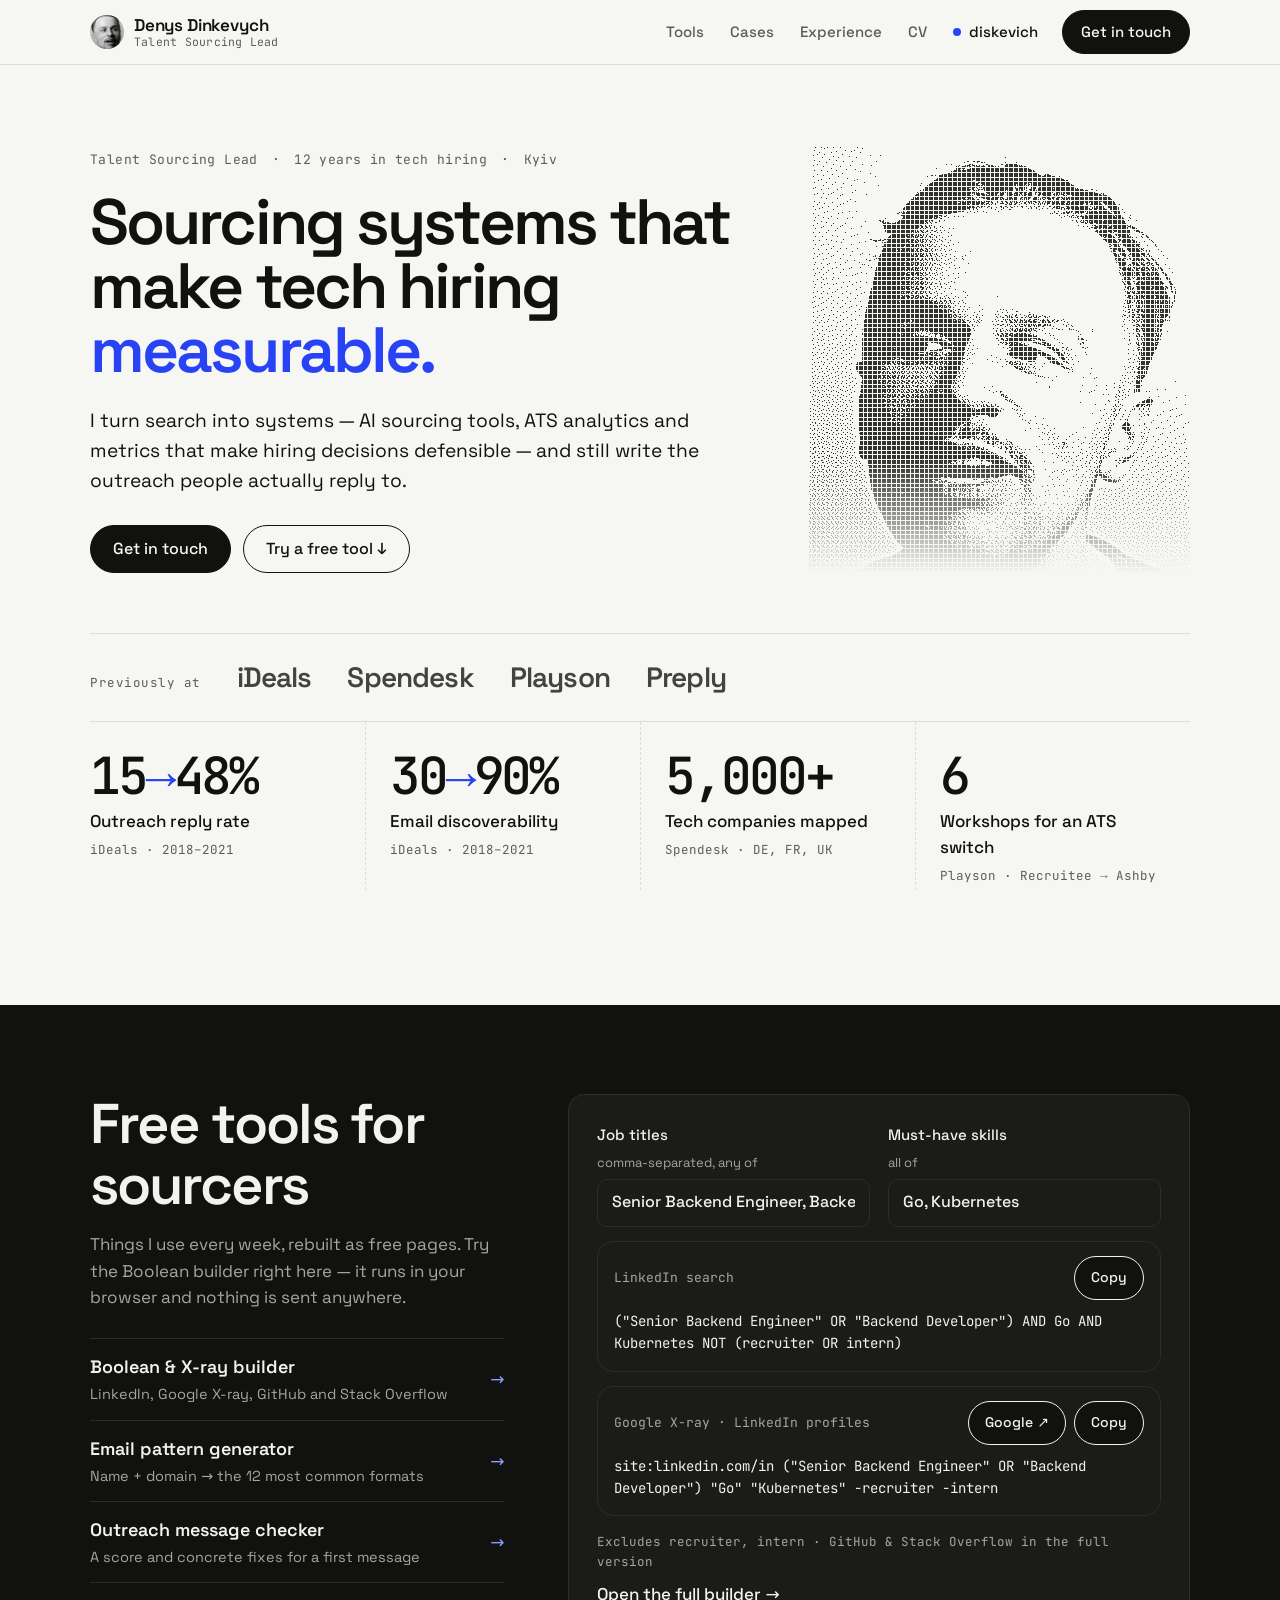
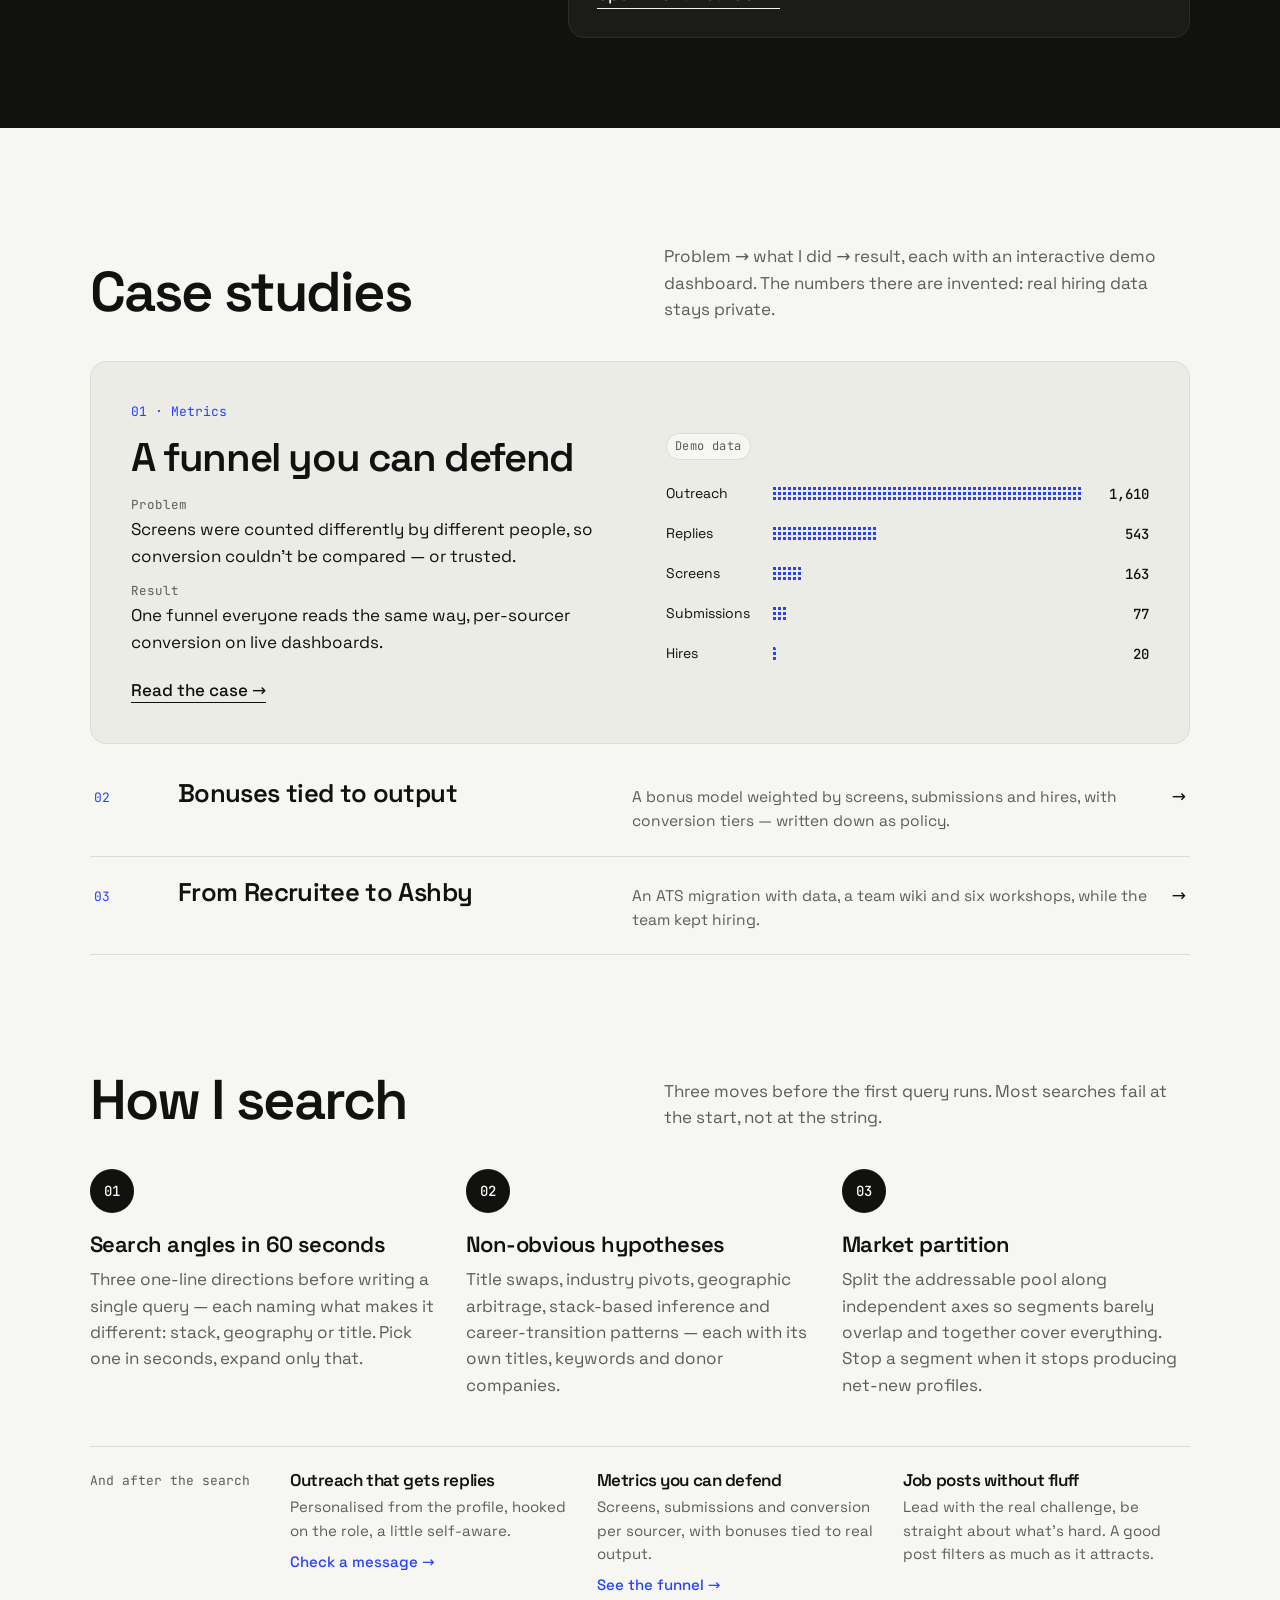
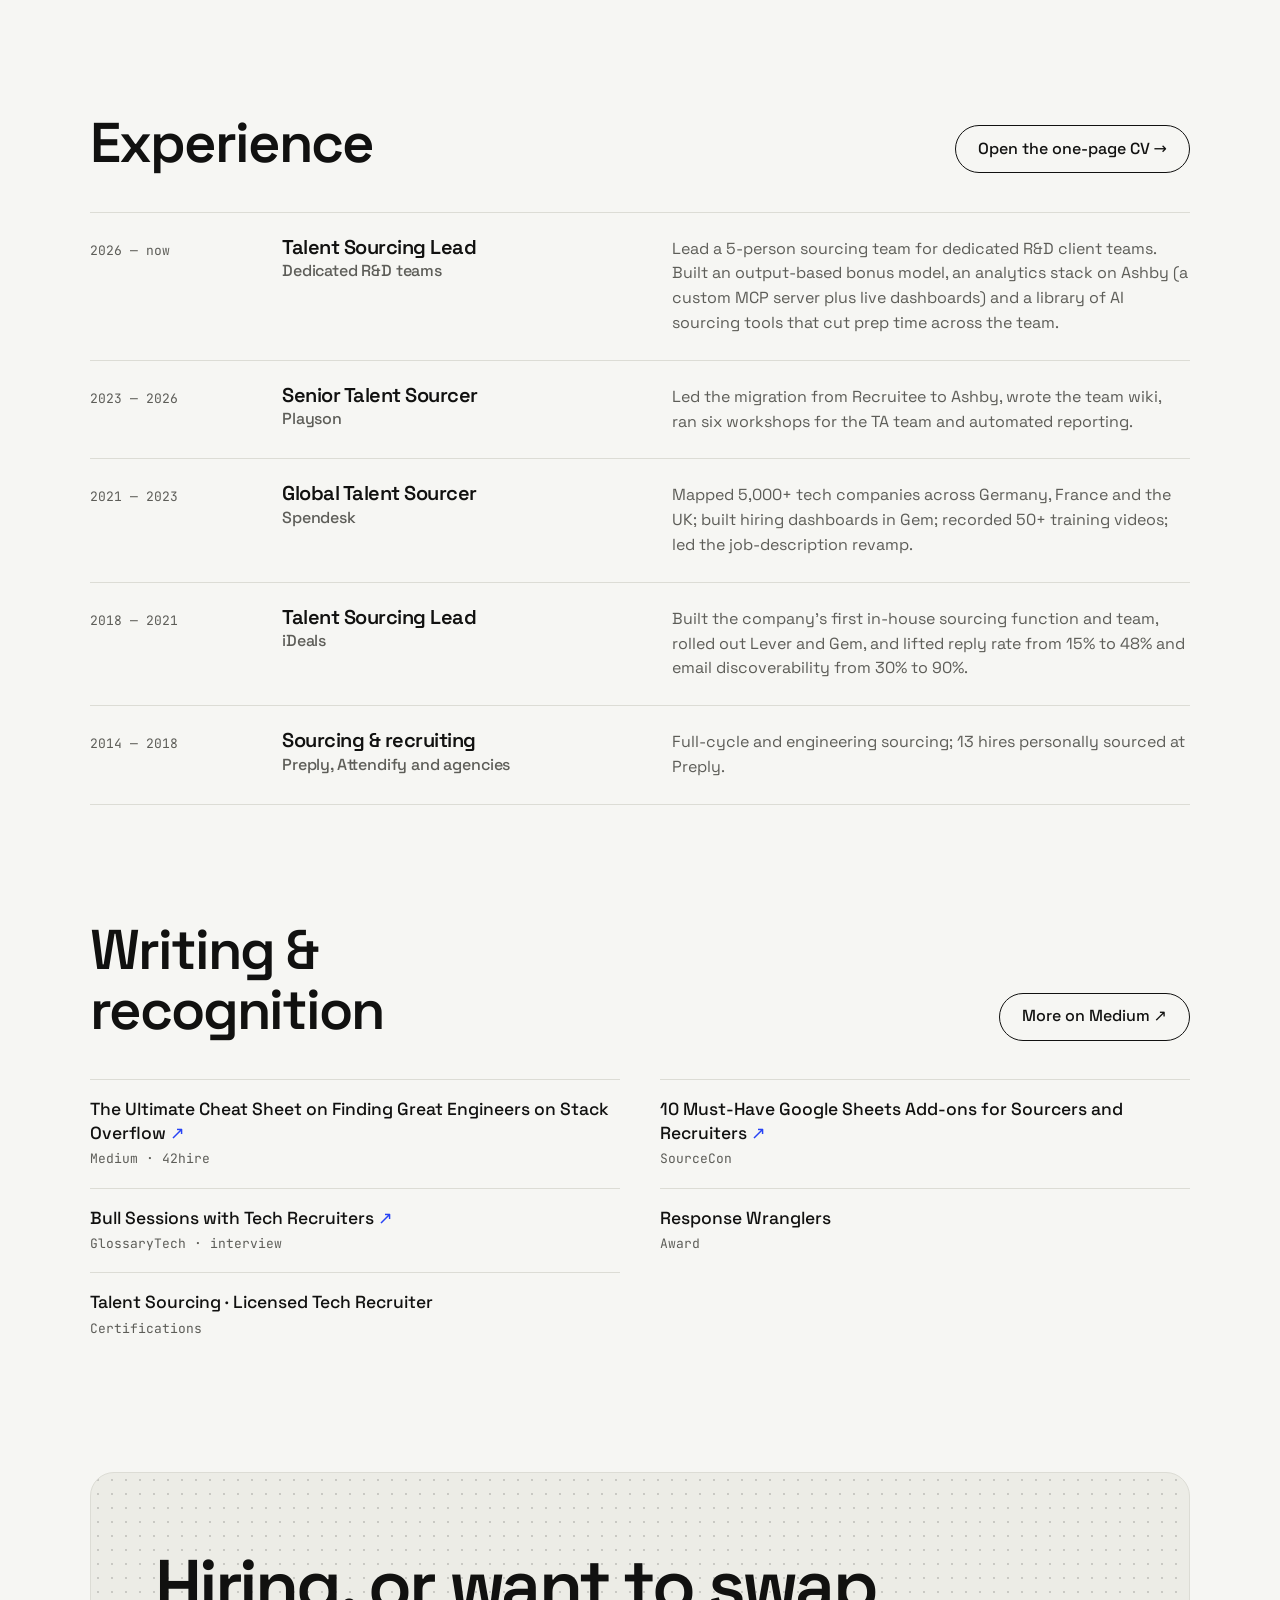
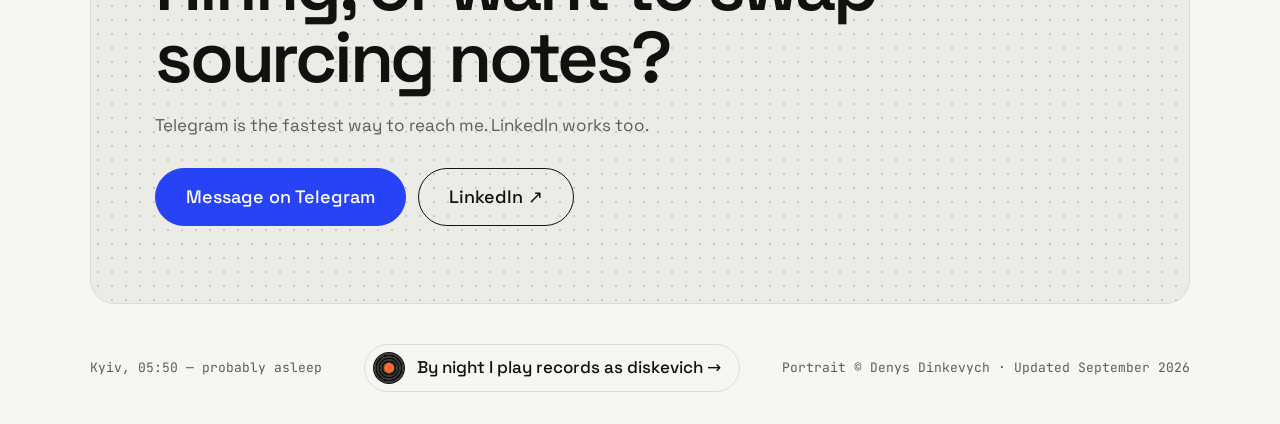
==== commit 2170add1: "Redesign: one brand, two sections, new design system - Split the day/night toggle into two real page" ====
--- a/index.html
+++ b/index.html
@@ -1,35 +1,30 @@
 <!doctype html>
-<html lang="en" data-side="day" data-theme="light">
+<html lang="en" data-theme="light">
 <head>
 <meta charset="utf-8">
 <meta name="viewport" content="width=device-width, initial-scale=1, viewport-fit=cover">
+<script>
+  // Old links to the DJ side (?side=night) now live at /dj/
+  (function () {
+    try { if (new URLSearchParams(location.search).get("side") === "night") location.replace("dj/" + location.hash); } catch (e) {}
+    document.documentElement.classList.add("js");
+  })();
+</script>
 <title>Denys Dinkevych — Talent Sourcing Lead</title>
-<meta name="description" content="Denys Dinkevych builds sourcing infrastructure: AI sourcing tools, ATS analytics and metrics for tech hiring. By night he DJs as diskevich.">
+<meta name="description" content="Denys Dinkevych builds sourcing systems for tech hiring: AI sourcing tools, ATS analytics and metrics you can defend. Free Boolean, email and outreach tools inside.">
 <meta name="author" content="Denys Dinkevych">
 <meta property="og:type" content="profile">
-<meta property="og:title" content="Denys Dinkevych — sourcing by day, DJ by night">
-<meta property="og:description" content="I build sourcing infrastructure — not just pipelines. By night: diskevich.">
+<meta property="og:title" content="Denys Dinkevych — Talent Sourcing Lead">
+<meta property="og:description" content="Sourcing systems that make tech hiring measurable. Free tools for sourcers inside.">
 <meta property="og:url" content="https://sourcingden.github.io/sitec/">
 <meta property="og:image" content="https://sourcingden.github.io/sitec/og.png">
 <meta name="twitter:card" content="summary_large_image">
 <meta name="twitter:image" content="https://sourcingden.github.io/sitec/og.png">
 <link rel="canonical" href="https://sourcingden.github.io/sitec/">
-<meta name="theme-color" content="#f4f1e9">
+<meta name="theme-color" content="#f6f6f3">
 <link rel="icon" href="favicon.svg" type="image/svg+xml">
 <link rel="apple-touch-icon" href="apple-touch-icon.png">
 <link rel="manifest" href="manifest.webmanifest">
-<script>
-  // Pick the side before first paint: ?side= in the URL, then the last choice, then day
-  (function () {
-    var s = null;
-    try { s = new URLSearchParams(location.search).get("side"); } catch (e) {}
-    if (s !== "day" && s !== "night") { try { s = localStorage.getItem("side"); } catch (e) {} }
-    if (s !== "day" && s !== "night") s = "day";
-    var r = document.documentElement;
-    r.dataset.side = s;
-    r.dataset.theme = s === "night" ? "dark" : "light";
-  })();
-</script>
 <link rel="preload" href="assets/fonts/space-grotesk-latin.woff2" as="font" type="font/woff2" crossorigin>
 <link rel="preload" href="assets/fonts/jetbrains-mono-latin.woff2" as="font" type="font/woff2" crossorigin>
 <link rel="stylesheet" href="styles.css">
@@ -41,245 +36,212 @@
   "alternateName": ["sourcingdenis", "diskevich"],
   "jobTitle": "Talent Sourcing Lead",
   "image": "https://sourcingden.github.io/sitec/assets/avatar.webp",
-  "address": { "@type": "PostalAddress", "addressCountry": "UA" },
+  "address": { "@type": "PostalAddress", "addressLocality": "Kyiv", "addressCountry": "UA" },
   "knowsLanguage": ["en", "uk", "ru"],
   "url": "https://sourcingden.github.io/sitec/",
   "sameAs": [
     "https://linkedin.com/in/sourcingdenis",
-    "https://soundcloud.com/diskevich",
-    "https://ra.co/dj/diskevich",
-    "https://www.instagram.com/diskevich/",
-    "https://t.me/sourcingdenis"
+    "https://sourcingdenis.medium.com/",
+    "https://t.me/sourcingdenis",
+    "https://sourcingden.github.io/sitec/dj/"
   ]
 }
 </script>
 </head>
 <body id="top">
-<div class="stars" aria-hidden="true">
-  <div class="stars-layer" data-speed="0.02"></div>
-  <div class="stars-layer" data-speed="0.05"></div>
-  <div class="stars-layer" data-speed="0.08"></div>
-</div>
+<a class="skip" href="#main">Skip to content</a>
 
 <header class="bar">
   <div class="wrap bar-inner">
-    <a class="me" href="#top" aria-label="Denys Dinkevych — back to top">
-      <img src="assets/avatar.webp" width="32" height="32" alt="">
-      <span>Denys Dinkevych</span>
+    <a class="brand" href="./" aria-label="Denys Dinkevych — home">
+      <img src="assets/avatar.webp" width="34" height="34" alt="">
+      <span class="brand-name">Denys Dinkevych<small class="mono">Talent Sourcing Lead</small></span>
     </a>
-    <div class="switch" role="tablist" aria-label="Choose a side">
-      <button type="button" role="tab" data-side="day" aria-controls="main" aria-selected="true">Sourcing</button>
-      <button type="button" role="tab" data-side="night" aria-controls="main" aria-selected="false" tabindex="-1">DJ</button>
-    </div>
-    <a class="btn btn-primary bar-cta" href="https://t.me/sourcingdenis" target="_blank" rel="noopener">
-      <span data-only="day">Message on Telegram</span><span data-only="night">Book a set</span>
-    </a>
+    <nav class="nav" id="nav" aria-label="Site">
+      <a href="tools/">Tools</a>
+      <a href="cases/">Cases</a>
+      <a href="#experience">Experience</a>
+      <a href="cv/">CV</a>
+      <a class="nav-cross" href="dj/">diskevich</a>
+    </nav>
+    <a class="btn btn-primary bar-cta" href="#contact"><span class="long">Get in touch</span><span class="short">Contact</span></a>
+    <button type="button" class="nav-toggle" aria-expanded="false" aria-controls="nav">Menu</button>
   </div>
 </header>
 
-<main id="main" class="wrap">
+<main id="main">
   <!-- ============ HERO ============ -->
-  <section class="hero">
+  <section class="hero wrap">
     <div class="hero-text">
-      <p class="eyebrow mono" data-only="day">Talent Sourcing Lead · Ukraine</p>
-      <p class="eyebrow mono" data-only="night">diskevich · DJ · selector &amp; record collector · Kyiv</p>
-
-      <h1 data-only="day">I build sourcing infrastructure — not just pipelines.</h1>
-      <h1 data-only="night">diskevich, after hours.</h1>
-
-      <p class="lede" data-only="day">12 years in tech hiring. I turn search into systems — AI sourcing tools, ATS analytics and metrics that make hiring decisions defensible — and still write the outreach people actually reply to.</p>
-      <p class="lede" data-only="night">Denys by day, <strong>diskevich</strong> by night. Guest mixes for Truancy, Nugs On Board, Breathe Records and more — listen below, or book a set.</p>
-
-      <div class="actions" data-only="day">
-        <a class="btn btn-primary" href="https://t.me/sourcingdenis" target="_blank" rel="noopener">Message on Telegram</a>
-        <a class="btn btn-ghost" href="tools/boolean/">Try the Boolean builder →</a>
-      </div>
-      <div class="actions" data-only="night">
-        <a class="btn btn-primary" href="#mixes" data-play>▶ Play the mixes</a>
-        <a class="btn btn-ghost" href="https://t.me/sourcingdenis" target="_blank" rel="noopener">Book a set</a>
-      </div>
-    </div>
-
+      <p class="kicker mono"><span>Talent Sourcing Lead</span><span>12 years in tech hiring</span><span>Kyiv</span></p>
+      <h1>Sourcing systems that make tech hiring <em>measurable.</em></h1>
+      <p class="lede">I turn search into systems — AI sourcing tools, ATS analytics and metrics that make hiring decisions defensible — and still write the outreach people actually reply to.</p>
+      <div class="actions">
+        <a class="btn btn-primary" href="#contact">Get in touch</a>
+        <a class="btn btn-ghost" href="#tools">Try a free tool ↓</a>
+      </div>
+    </div>
     <figure class="art">
       <canvas class="dots" id="engraving" tabindex="0" role="img"
-        data-images='{"day":{"src":"assets/portrait.webp","mid":145,"spread":45},"night":{"src":"assets/vinyl.webp","mid":150,"spread":34,"spin":200}}'
-        aria-label="Interactive dot picture: a portrait of Denys by day, a spinning vinyl record by night. Move over it to scatter the dots, tap to rebuild."></canvas>
-      <img class="art-fallback" src="assets/portrait.webp" width="700" height="564" alt="Portrait of Denys Dinkevych">
-      <figcaption class="mono">
-        <span data-only="day">Portrait in dots</span><span data-only="night">diskevich · 33⅓ rpm</span>
-        · <span class="hint">move to scatter · tap to rebuild</span>
-      </figcaption>
+        data-images='{"day":{"src":"assets/portrait-hero.webp","mid":145,"spread":45}}'
+        aria-label="Portrait of Denys drawn in dots. Move over it to scatter the dots, tap to rebuild."></canvas>
+      <img class="art-fallback" src="assets/portrait-hero.webp" width="488" height="564" alt="Portrait of Denys Dinkevych">
     </figure>
   </section>
 
   <!-- ============ PROOF ============ -->
-  <section class="proof" data-only="day" aria-label="Track record in numbers">
+  <section class="wrap" aria-label="Track record">
+    <div class="logos">
+      <span class="mono">Previously at</span>
+      <ul><li>iDeals</li><li>Spendesk</li><li>Playson</li><li>Preply</li></ul>
+    </div>
     <ul class="stats">
-      <li><b class="mono">12 yrs</b><span>in tech hiring</span></li>
-      <li><b class="mono">15→48%</b><span>outreach reply rate</span></li>
-      <li><b class="mono">5,000+</b><span>companies mapped</span></li>
-      <li><b class="mono">30→90%</b><span>email discoverability</span></li>
+      <li><b>15<i>→</i>48%</b><span>Outreach reply rate</span><small class="mono">iDeals · 2018–2021</small></li>
+      <li><b>30<i>→</i>90%</b><span>Email discoverability</span><small class="mono">iDeals · 2018–2021</small></li>
+      <li><b>5,000+</b><span>Tech companies mapped</span><small class="mono">Spendesk · DE, FR, UK</small></li>
+      <li><b>6</b><span>Workshops for an ATS switch</span><small class="mono">Playson · Recruitee → Ashby</small></li>
     </ul>
-    <p class="prev mono">Previously at iDeals · Spendesk · Playson · Preply</p>
-  </section>
-  <section class="proof" data-only="night" aria-label="Mixes for">
-    <p class="credits"><span class="mono">Mixes for</span> Truancy · Nugs On Board · X-Kalay · Breathe Records · tresydos · LOWMONEYMUSICLOVE · Kalahari Oyster Cult</p>
-    <p class="prev mono"><span data-press="plays">50K+</span> plays across guest mixes · <span data-press="followers">2.1K</span> followers on SoundCloud</p>
-  </section>
-
-  <!-- ============ DAY ============ -->
-  <section id="tools" class="block" data-only="day">
-    <div class="block-head">
-      <p class="eyebrow mono">Free tools</p>
-      <h2>Small tools for sourcers</h2>
-      <p>Things I use every week, rebuilt as free pages. They run in your browser; nothing is sent anywhere.</p>
-    </div>
-    <div class="tool-grid flush">
-      <a class="tool-card" href="tools/boolean/"><p class="mono tag">Search</p><h3>Boolean &amp; X-ray builder</h3><p>LinkedIn, Google X-ray, GitHub and Stack Overflow strings from one form.</p><span class="go" aria-hidden="true">Open →</span></a>
-      <a class="tool-card" href="tools/email-patterns/"><p class="mono tag">Contact</p><h3>Email pattern generator</h3><p>Name + domain → the 12 most common corporate email formats.</p><span class="go" aria-hidden="true">Open →</span></a>
-      <a class="tool-card" href="tools/outreach-check/"><p class="mono tag">Outreach</p><h3>Outreach message checker</h3><p>A score and concrete fixes for your first message to a candidate.</p><span class="go" aria-hidden="true">Open →</span></a>
-    </div>
-  </section>
-
-  <section id="methods" class="block" data-only="day">
-    <div class="block-head">
-      <p class="eyebrow mono">Methods</p>
+  </section>
+
+  <!-- ============ TOOLS (live) ============ -->
+  <section id="tools" class="band band-ink">
+    <div class="wrap band-grid">
+      <div class="band-intro">
+        <h2>Free tools for sourcers</h2>
+        <p>Things I use every week, rebuilt as free pages. Try the Boolean builder right here — it runs in your browser and nothing is sent anywhere.</p>
+        <ul class="tool-links">
+          <li><a href="tools/boolean/"><b>Boolean &amp; X-ray builder</b><span>LinkedIn, Google X-ray, GitHub and Stack Overflow</span><i aria-hidden="true">→</i></a></li>
+          <li><a href="tools/email-patterns/"><b>Email pattern generator</b><span>Name + domain → the 12 most common formats</span><i aria-hidden="true">→</i></a></li>
+          <li><a href="tools/outreach-check/"><b>Outreach message checker</b><span>A score and concrete fixes for a first message</span><i aria-hidden="true">→</i></a></li>
+        </ul>
+      </div>
+      <div class="demo-card">
+        <form class="bool" id="bool-form" autocomplete="off">
+          <label>Job titles <small>comma-separated, any of</small>
+            <input name="titles" value="Senior Backend Engineer, Backend Developer"></label>
+          <label>Must-have skills <small>all of</small>
+            <input name="skills" value="Go, Kubernetes"></label>
+          <input type="hidden" name="exclude" value="recruiter, intern">
+        </form>
+        <div class="bool-out">
+          <div class="out-card">
+            <div class="out-head"><span class="mono">LinkedIn search</span><span class="out-btns"><button type="button" class="btn btn-small" data-copy="out-linkedin">Copy</button></span></div>
+            <code id="out-linkedin" data-out="linkedin"></code>
+          </div>
+          <div class="out-card">
+            <div class="out-head"><span class="mono">Google X-ray · LinkedIn profiles</span><span class="out-btns"><a class="btn btn-small" data-open="xray" href="#" target="_blank" rel="noopener">Google ↗</a><button type="button" class="btn btn-small" data-copy="out-xray">Copy</button></span></div>
+            <code id="out-xray" data-out="xray"></code>
+          </div>
+        </div>
+        <div class="demo-foot">
+          <span class="mono">Excludes recruiter, intern · GitHub &amp; Stack Overflow in the full version</span>
+          <a class="link-arrow" href="tools/boolean/">Open the full builder →</a>
+        </div>
+      </div>
+    </div>
+  </section>
+
+  <!-- ============ CASES ============ -->
+  <section id="cases" class="sec wrap">
+    <div class="sec-head">
+      <h2>Case studies</h2>
+      <p>Problem → what I did → result, each with an interactive demo dashboard. The numbers there are invented: real hiring data stays private.</p>
+    </div>
+    <a class="case-feature" href="cases/#funnel-case">
+      <div>
+        <p class="case-num mono">01 · Metrics</p>
+        <h3>A funnel you can defend</h3>
+        <dl>
+          <div><dt class="mono">Problem</dt><dd>Screens were counted differently by different people, so conversion couldn't be compared — or trusted.</dd></div>
+          <div><dt class="mono">Result</dt><dd>One funnel everyone reads the same way, per-sourcer conversion on live dashboards.</dd></div>
+        </dl>
+        <span class="link-arrow">Read the case →</span>
+      </div>
+      <div class="mini-funnel" aria-hidden="true">
+        <span class="demo mono">Demo data</span>
+        <div class="mf-row"><span>Outreach</span><i class="mf-bar" style="--w:100%"></i><b>1,610</b></div>
+        <div class="mf-row"><span>Replies</span><i class="mf-bar" style="--w:34%"></i><b>543</b></div>
+        <div class="mf-row"><span>Screens</span><i class="mf-bar" style="--w:10%"></i><b>163</b></div>
+        <div class="mf-row"><span>Submissions</span><i class="mf-bar" style="--w:4.8%"></i><b>77</b></div>
+        <div class="mf-row"><span>Hires</span><i class="mf-bar" style="--w:1.5%"></i><b>20</b></div>
+      </div>
+    </a>
+    <ul class="case-rows">
+      <li><a href="cases/#bonus-case"><span class="mono">02</span><h3>Bonuses tied to output</h3><p>A bonus model weighted by screens, submissions and hires, with conversion tiers — written down as policy.</p><i aria-hidden="true">→</i></a></li>
+      <li><a href="cases/#migration-case"><span class="mono">03</span><h3>From Recruitee to Ashby</h3><p>An ATS migration with data, a team wiki and six workshops, while the team kept hiring.</p><i aria-hidden="true">→</i></a></li>
+    </ul>
+  </section>
+
+  <!-- ============ METHOD ============ -->
+  <section id="method" class="sec wrap">
+    <div class="sec-head">
       <h2>How I search</h2>
-    </div>
-    <div class="cards">
-      <article class="card"><p class="mono tag">Method 01</p><h3>Search angles in 60 seconds</h3><p>Three one-line directions before writing a single query — each naming what makes it different: stack, geography or title. Pick one in seconds, expand only that.</p></article>
-      <article class="card"><p class="mono tag">Method 02</p><h3>Non-obvious hypotheses</h3><p>Title swaps, industry pivots, geographic arbitrage, stack-based inference and career-transition patterns — each with its own titles, keywords and donor companies.</p></article>
-      <article class="card"><p class="mono tag">Method 03</p><h3>Market partition</h3><p>Split the addressable pool along independent axes so segments barely overlap and together cover everything. Stop a segment when it stops producing net-new profiles.</p></article>
-      <article class="card"><p class="mono tag">Method 04</p><h3>Outreach that gets replies</h3><p>Personalised from the profile, hooked on the role itself, and a little self-aware about being yet another recruiter message. Reply rate is where outreach is won or lost.</p></article>
-      <article class="card"><p class="mono tag">Method 05</p><h3>Metrics you can defend</h3><p>Count the right thing first: screens, submissions and conversion per sourcer, with bonuses tied to real output. You can't improve what you're measuring wrong.</p></article>
-      <article class="card"><p class="mono tag">Method 06</p><h3>Job posts without fluff</h3><p>Lead with the real challenge, be straight about what's hard, cut the buzzwords. A good post filters as much as it attracts.</p></article>
-    </div>
-  </section>
-
-  <section id="cases" class="block" data-only="day">
-    <div class="block-head">
-      <p class="eyebrow mono">Case studies</p>
-      <h2>Problem → what I did → result</h2>
-      <p>With interactive demo dashboards (invented numbers — real hiring data stays private).</p>
-    </div>
-    <div class="tool-grid flush">
-      <a class="tool-card" href="cases/#funnel-case"><p class="mono tag">Metrics</p><h3>A funnel you can defend</h3><p>Rebuilt how screens and submissions are counted, then put per-sourcer conversion on live dashboards.</p><span class="go" aria-hidden="true">Read the case →</span></a>
-      <a class="tool-card" href="cases/#bonus-case"><p class="mono tag">Incentives</p><h3>Bonuses tied to output</h3><p>A bonus model weighted by screens, submissions and hires, with conversion tiers.</p><span class="go" aria-hidden="true">Read the case →</span></a>
-      <a class="tool-card" href="cases/#migration-case"><p class="mono tag">Systems</p><h3>From Recruitee to Ashby</h3><p>An ATS migration with data, wiki and six workshops for the TA team.</p><span class="go" aria-hidden="true">Read the case →</span></a>
-    </div>
-  </section>
-
-  <section id="record" class="block" data-only="day">
-    <div class="block-head">
-      <p class="eyebrow mono">Track record</p>
-      <h2>What I've built</h2>
+      <p>Three moves before the first query runs. Most searches fail at the start, not at the string.</p>
+    </div>
+    <ol class="process">
+      <li data-n="01"><h3>Search angles in 60 seconds</h3><p>Three one-line directions before writing a single query — each naming what makes it different: stack, geography or title. Pick one in seconds, expand only that.</p></li>
+      <li data-n="02"><h3>Non-obvious hypotheses</h3><p>Title swaps, industry pivots, geographic arbitrage, stack-based inference and career-transition patterns — each with its own titles, keywords and donor companies.</p></li>
+      <li data-n="03"><h3>Market partition</h3><p>Split the addressable pool along independent axes so segments barely overlap and together cover everything. Stop a segment when it stops producing net-new profiles.</p></li>
+    </ol>
+    <div class="after">
+      <p class="mono">And after the search</p>
+      <div><h3>Outreach that gets replies</h3><p>Personalised from the profile, hooked on the role, a little self-aware.</p><a href="tools/outreach-check/">Check a message →</a></div>
+      <div><h3>Metrics you can defend</h3><p>Screens, submissions and conversion per sourcer, with bonuses tied to real output.</p><a href="cases/#funnel-case">See the funnel →</a></div>
+      <div><h3>Job posts without fluff</h3><p>Lead with the real challenge, be straight about what's hard. A good post filters as much as it attracts.</p></div>
+    </div>
+  </section>
+
+  <!-- ============ EXPERIENCE ============ -->
+  <section id="experience" class="sec wrap">
+    <div class="sec-head">
+      <h2>Experience</h2>
+      <div class="actions"><a class="btn btn-ghost" href="cv/">Open the one-page CV →</a></div>
     </div>
     <ol class="timeline">
-      <li><p class="mono when">2026 — now</p><div><h3>Talent Sourcing Lead</h3><p>Lead a 5-person sourcing team for dedicated R&amp;D client teams. Built an output-based bonus model, an analytics stack on Ashby (a custom MCP server plus live dashboards) and a library of AI sourcing tools that cut prep time across the team.</p></div></li>
-      <li><p class="mono when">2023 — 2026</p><div><h3>Senior Talent Sourcer · Playson</h3><p>Led the migration from Recruitee to Ashby, wrote the team wiki, ran six workshops for the TA team and automated reporting.</p></div></li>
-      <li><p class="mono when">2021 — 2023</p><div><h3>Global Talent Sourcer · Spendesk</h3><p>Mapped 5,000+ tech companies across Germany, France and the UK; built hiring dashboards in Gem; recorded 50+ training videos; led the job-description revamp.</p></div></li>
-      <li><p class="mono when">2018 — 2021</p><div><h3>Talent Sourcing Lead · iDeals</h3><p>Built the company's first in-house sourcing function and team, rolled out Lever and Gem, and lifted reply rate from 15% to 48% and email discoverability from 30% to 90%.</p></div></li>
-      <li><p class="mono when">2014 — 2018</p><div><h3>Sourcing &amp; recruiting · Preply, Attendify and agencies</h3><p>Full-cycle and engineering sourcing; 13 hires personally sourced at Preply.</p></div></li>
+      <li><p class="mono when">2026 — now</p><h3>Talent Sourcing Lead<span>Dedicated R&amp;D teams</span></h3><p>Lead a 5-person sourcing team for dedicated R&amp;D client teams. Built an output-based bonus model, an analytics stack on Ashby (a custom MCP server plus live dashboards) and a library of AI sourcing tools that cut prep time across the team.</p></li>
+      <li><p class="mono when">2023 — 2026</p><h3>Senior Talent Sourcer<span>Playson</span></h3><p>Led the migration from Recruitee to Ashby, wrote the team wiki, ran six workshops for the TA team and automated reporting.</p></li>
+      <li><p class="mono when">2021 — 2023</p><h3>Global Talent Sourcer<span>Spendesk</span></h3><p>Mapped 5,000+ tech companies across Germany, France and the UK; built hiring dashboards in Gem; recorded 50+ training videos; led the job-description revamp.</p></li>
+      <li><p class="mono when">2018 — 2021</p><h3>Talent Sourcing Lead<span>iDeals</span></h3><p>Built the company's first in-house sourcing function and team, rolled out Lever and Gem, and lifted reply rate from 15% to 48% and email discoverability from 30% to 90%.</p></li>
+      <li><p class="mono when">2014 — 2018</p><h3>Sourcing &amp; recruiting<span>Preply, Attendify and agencies</span></h3><p>Full-cycle and engineering sourcing; 13 hires personally sourced at Preply.</p></li>
     </ol>
   </section>
 
-  <section id="writing" class="block" data-only="day">
-    <div class="block-head">
-      <p class="eyebrow mono">Writing &amp; recognition</p>
-      <h2>Shared with the community</h2>
-    </div>
-    <ul class="plain">
-      <li><h3>The Ultimate Cheat Sheet on Finding Great Engineers on Stack Overflow</h3><p class="mono">Publication</p></li>
-      <li><h3>10 Must-Have Google Sheets Add-ons for Sourcers and Recruiters</h3><p class="mono">Publication</p></li>
-      <li><h3>Bull Sessions with Tech Recruiters</h3><p class="mono">Publication</p></li>
-      <li><h3>Response Wranglers</h3><p class="mono">Award</p></li>
-      <li><h3>Talent Sourcing · Licensed Tech Recruiter</h3><p class="mono">Certifications</p></li>
+  <!-- ============ WRITING ============ -->
+  <section id="writing" class="sec wrap">
+    <div class="sec-head">
+      <h2>Writing &amp; recognition</h2>
+      <div class="actions"><a class="btn btn-ghost" href="https://sourcingdenis.medium.com/" target="_blank" rel="noopener">More on Medium ↗</a></div>
+    </div>
+    <ul class="pubs">
+      <li><a href="https://medium.com/42hire-don-t-panic-just-hire/how-to-find-developers-at-stackoverflow-aa0f64dcffd1" target="_blank" rel="noopener"><b>The Ultimate Cheat Sheet on Finding Great Engineers on Stack Overflow</b><span class="mono">Medium · 42hire</span></a></li>
+      <li><a href="https://www.sourcecon.com/articles/10-must-have-google-sheets-add-ons-for-sourcers-and-recruiters" target="_blank" rel="noopener"><b>10 Must-Have Google Sheets Add-ons for Sourcers and Recruiters</b><span class="mono">SourceCon</span></a></li>
+      <li><a href="https://blog.glossarytech.com/bull-sessions-with-tech-recruiters-denis-dinkevich-ccf40a4fa66d" target="_blank" rel="noopener"><b>Bull Sessions with Tech Recruiters</b><span class="mono">GlossaryTech · interview</span></a></li>
+      <li><div class="row"><b>Response Wranglers</b><span class="mono">Award</span></div></li>
+      <li><div class="row"><b>Talent Sourcing · Licensed Tech Recruiter</b><span class="mono">Certifications</span></div></li>
     </ul>
   </section>
 
-  <!-- ============ NIGHT ============ -->
-  <section id="mixes" class="block" data-only="night">
-    <div class="block-head">
-      <p class="eyebrow mono">Listen</p>
-      <h2>mixes spotlight</h2>
-      <p>A playlist of guest mixes and podcasts.</p>
-    </div>
-    <div class="sc-facade" id="sc-facade">
-      <button type="button" class="sc-play" id="sc-load" aria-label="Load and play the mixes spotlight playlist"><span aria-hidden="true">▶</span></button>
-      <div>
-        <p class="sc-title">mixes spotlight · diskevich</p>
-        <p class="sc-note mono">Loads SoundCloud's player (third-party) right here.</p>
-      </div>
-    </div>
-    <ol class="mixlist" id="press-mixes">
-      <li><a href="https://soundcloud.com/diskevich/sets/mixes-highlight" target="_blank" rel="noopener"><span>Nugs On Board</span><em>Nugcast #19</em></a></li>
-      <li><a href="https://soundcloud.com/diskevich/sets/mixes-highlight" target="_blank" rel="noopener"><span>X-Kalay</span><em>XKM007</em></a></li>
-      <li><a href="https://soundcloud.com/diskevich/sets/mixes-highlight" target="_blank" rel="noopener"><span>LOWMONEYMUSICLOVE</span><em>Guest mix</em></a></li>
-      <li><a href="https://soundcloud.com/diskevich/sets/mixes-highlight" target="_blank" rel="noopener"><span>Kalahari Oyster Cult</span><em>The Sizeable Mix</em></a></li>
-      <li><a href="https://soundcloud.com/diskevich/sets/mixes-highlight" target="_blank" rel="noopener"><span>tresydos</span><em>018</em></a></li>
-      <li><a href="https://soundcloud.com/diskevich/sets/mixes-highlight" target="_blank" rel="noopener"><span>TRUANTS</span><em>Truancy Volume 320</em></a></li>
-      <li><a href="https://soundcloud.com/diskevich/sets/mixes-highlight" target="_blank" rel="noopener"><span>Breathe Records</span><em>Breathecast 022</em></a></li>
-    </ol>
-  </section>
-
-  <section id="sound" class="block" data-only="night">
-    <div class="block-head">
-      <p class="eyebrow mono">Sound</p>
-      <h2>Obscure dancefloor heaters, dug up</h2>
-      <p data-press="sound">Golden-era tech house, chuggy house and obscure dancefloor digs, shaped by 90s US house, Detroit techno and minimal house.</p>
-    </div>
-    <ul class="quotes" id="press-quotes">
-      <li><blockquote>“When it comes to unearthing some of the most obscure dancefloor heaters in the world, diskevich is one of the hardest-working DJs in music right now.”</blockquote><a class="mono" href="https://truantsblog.com/2023/truancy-volume-320-diskevich/" target="_blank" rel="noopener">— Truants ↗</a></li>
-      <li><blockquote>“One of the best Ukrainian selectors.”</blockquote><a class="mono" href="https://soundcloud.com/nugsonboardlabel/nugcast-19-diskevich" target="_blank" rel="noopener">— Nugs On Board ↗</a></li>
-    </ul>
-    <h3 class="sub-h">Gigs <span class="mono">from Resident Advisor</span></h3>
-    <ol class="mixlist gigs" id="home-gigs">
-      <li><a href="https://ra.co/events/2502467" target="_blank" rel="noopener"><span>ÓПІК</span><em>Closer · Kyiv</em><small class="mono">3 Oct 2026</small></a></li>
-      <li><a href="https://ra.co/events/2535892" target="_blank" rel="noopener"><span>Rancho BBQ x TOP4UH</span><em>BRUKXT · Kyiv</em><small class="mono">13 Sept 2026</small></a></li>
-    </ol>
-    <div class="actions">
-      <a class="btn btn-primary" href="press/">Open the press kit →</a>
-      <a class="btn btn-ghost" href="https://ra.co/dj/diskevich" data-press-link="ra" target="_blank" rel="noopener">Resident Advisor ↗</a>
-      <a class="btn btn-ghost" href="https://truantsblog.com/2023/truancy-volume-320-diskevich/" target="_blank" rel="noopener">Read the Truants interview ↗</a>
-    </div>
-  </section>
-
-  <section id="instagram" class="block" data-only="night">
-    <div class="insta-card">
-      <img src="assets/press/photos/diskevich-02-web.webp" width="96" height="96" alt="" loading="lazy">
-      <div>
-        <p class="eyebrow mono">Instagram</p>
-        <h2>@diskevich</h2>
-        <p>Digs, gigs and the rest of the night shift.</p>
-      </div>
-      <a class="btn btn-primary" href="https://www.instagram.com/diskevich/" data-press-link="instagram" target="_blank" rel="noopener">Follow on Instagram ↗</a>
-    </div>
-    <ul class="insta-posts" id="insta-posts" hidden></ul>
-  </section>
-
   <!-- ============ CONTACT ============ -->
-  <section id="contact" class="block contact">
-    <h2 data-only="day">Hiring, or want to swap sourcing notes?</h2>
-    <h2 data-only="night">Booking &amp; promo</h2>
-    <p class="contact-note" data-only="night">Club nights, guest mixes, podcasts — send the date, the city and the room.</p>
-    <div class="actions">
-      <a class="btn btn-primary btn-big" href="https://t.me/sourcingdenis" target="_blank" rel="noopener">Telegram · sourcingdenis.t.me</a>
-      <a class="btn btn-ghost" href="https://linkedin.com/in/sourcingdenis" target="_blank" rel="noopener">LinkedIn ↗</a>
-      <a class="btn btn-ghost" href="https://soundcloud.com/diskevich" target="_blank" rel="noopener">SoundCloud ↗</a>
-      <a class="btn btn-ghost" href="https://ra.co/dj/diskevich" data-only="night" target="_blank" rel="noopener">Resident Advisor ↗</a>
-      <a class="btn btn-ghost" href="https://www.instagram.com/diskevich/" data-only="night" target="_blank" rel="noopener">Instagram ↗</a>
+  <section id="contact" class="wrap">
+    <div class="contact-block dotgrid">
+      <h2>Hiring, or want to swap sourcing notes?</h2>
+      <p>Telegram is the fastest way to reach me. LinkedIn works too.</p>
+      <div class="actions">
+        <a class="btn btn-accent btn-big" href="https://t.me/sourcingdenis" target="_blank" rel="noopener">Message on Telegram</a>
+        <a class="btn btn-ghost btn-big" href="https://linkedin.com/in/sourcingdenis" target="_blank" rel="noopener">LinkedIn ↗</a>
+      </div>
     </div>
   </section>
 </main>
 
 <footer class="foot wrap">
   <p class="mono" id="clock">Kyiv</p>
-  <p class="mono small">Portrait © Denys Dinkevych · Last updated September 2026</p>
+  <a class="cross" href="dj/"><span class="disc" aria-hidden="true"></span>By night I play records as diskevich →</a>
+  <p class="mono">Portrait © Denys Dinkevych · Updated September 2026</p>
 </footer>
 
 <script src="site.js" defer></script>
-<script src="main.js" defer></script>
+<script src="boolean.js" defer></script>
 <script src="engraving.js" defer></script>
-<script src="press.js" defer></script>
 </body>
 </html>
--- a/styles.css
+++ b/styles.css
@@ -4,36 +4,56 @@
 @font-face { font-family: "JetBrains Mono"; font-style: normal; font-weight: 100 800; font-display: swap; src: url(assets/fonts/jetbrains-mono-latin.woff2) format("woff2"); unicode-range: U+0000-00FF, U+0131, U+0152-0153, U+02BB-02BC, U+02C6, U+02DA, U+02DC, U+0304, U+0308, U+0329, U+2000-206F, U+20AC, U+2122, U+2191, U+2193, U+2212, U+2215, U+FEFF, U+FFFD; }
 @font-face { font-family: "JetBrains Mono"; font-style: normal; font-weight: 100 800; font-display: swap; src: url(assets/fonts/jetbrains-mono-latin-ext.woff2) format("woff2"); unicode-range: U+0100-02BA, U+02BD-02C5, U+02C7-02CC, U+02CE-02D7, U+02DD-02FF, U+0304, U+0308, U+0329, U+1D00-1DBF, U+1E00-1E9F, U+1EF2-1EFF, U+2020, U+20A0-20AB, U+20AD-20C0, U+2113, U+2C60-2C7F, U+A720-A7FF; }
 
+/* ==========================================================================
+   Tokens. Two themes: light (sourcing pages) and dark (diskevich).
+   One accent per theme, used for actions and key numbers only.
+   ========================================================================== */
 :root {
-  --bg: #f4f1e9;
-  --fg: #1a1a1a;
-  --muted: #6a655b;
-  --line: #ddd7c9;
-  --panel: #ebe6da;
-  --accent: #1a52e0; /* 5.1:1 on the panel, 5.6:1 on the page */
+  --bg: #f6f6f3;
+  --fg: #111110;
+  --muted: #5d5d58;     /* 6.3:1 on --bg */
+  --line: #dcdcd5;
+  --panel: #ecece6;
+  --accent: #2743f5;    /* 6.0:1 on --bg, 5.4:1 on --panel */
   --on-accent: #fff;
+  --dot: rgba(17, 17, 16, .16);
   --gutter: clamp(16px, 4vw, 40px);
-  --maxw: 1120px;
-  --radius: 14px;
+  --maxw: 1180px;
+  --radius: 16px;
+  --bar-h: 64px;
   color-scheme: light;
 }
 :root[data-theme="dark"] {
-  --bg: #141414;
-  --fg: #ececec;
-  --muted: #9a9a9a;
-  --line: #2b2b2b;
-  --panel: #1c1c1c;
+  --bg: #0c0c0c;
+  --fg: #ededea;
+  --muted: #9d9d97;
+  --line: #262626;
+  --panel: #161616;
   --accent: #ff6a2b;
-  --on-accent: #141414;
+  --on-accent: #0c0c0c;
+  --dot: rgba(237, 237, 234, .09);
   color-scheme: dark;
 }
-
-/* one template, two sides */
-:root[data-side="day"] [data-only="night"],
-:root[data-side="night"] [data-only="day"] { display: none !important; }
+/* an inverted band inside a light page */
+.band-ink {
+  --bg: #111110;
+  --fg: #f2f2ee;
+  --muted: #a6a69f;
+  --line: #2c2c2a;
+  --panel: #1b1b1a;
+  --accent: #8f9dff;
+  --on-accent: #111110;
+  --dot: rgba(242, 242, 238, .1);
+  background: var(--bg);
+  color: var(--fg);
+}
+
+/* cross-page morph between the sourcing pages and diskevich */
+@view-transition { navigation: auto; }
 
 * { box-sizing: border-box; }
-html { -webkit-text-size-adjust: 100%; text-size-adjust: 100%; scroll-behavior: smooth; }
+[hidden] { display: none !important; }
+html { -webkit-text-size-adjust: 100%; text-size-adjust: 100%; scroll-behavior: smooth; scroll-padding-top: calc(var(--bar-h) + 16px); }
 @media (prefers-reduced-motion: reduce) { html { scroll-behavior: auto; } }
 body {
   margin: 0;
@@ -44,9 +64,10 @@
   -webkit-tap-highlight-color: transparent;
   overflow-x: hidden;
 }
-h1, h2, h3 { margin: 0; letter-spacing: -0.02em; line-height: 1.1; }
+h1, h2, h3 { margin: 0; letter-spacing: -0.025em; line-height: 1.08; font-weight: 600; }
 p { margin: 0; }
 a { color: inherit; }
+img { max-width: 100%; }
 .mono { font-family: "JetBrains Mono", ui-monospace, monospace; }
 :focus-visible { outline: 2px solid var(--accent); outline-offset: 3px; border-radius: 6px; }
 .wrap {
@@ -55,6 +76,9 @@
   padding-left: max(var(--gutter), env(safe-area-inset-left));
   padding-right: max(var(--gutter), env(safe-area-inset-right));
 }
+.skip { position: absolute; left: 8px; top: -60px; z-index: 50; padding: 10px 14px; border-radius: 10px; background: var(--fg); color: var(--bg); }
+.skip:focus { top: 8px; }
+.dotgrid { background-image: radial-gradient(var(--dot) 1.1px, transparent 1.5px); background-size: 14px 14px; }
 
 /* ---------- buttons ---------- */
 .btn {
@@ -77,68 +101,75 @@
 }
 .btn:active { transform: scale(.98); }
 .btn-primary { background: var(--fg); color: var(--bg); }
+.btn-accent { background: var(--accent); border-color: var(--accent); color: var(--on-accent); }
 .btn-ghost { background: transparent; color: var(--fg); }
 .btn-small { min-height: 44px; padding: 0 16px; font-size: 14px; border-width: 1px; background: var(--bg); color: var(--fg); }
 .btn-small.copied { background: var(--accent); border-color: var(--accent); color: var(--on-accent); }
-.btn-big { min-height: 56px; font-size: 18px; padding: 8px 28px; white-space: normal; text-align: center; max-width: 100%; }
+.btn-big { min-height: 58px; font-size: 18px; padding: 8px 30px; white-space: normal; text-align: center; max-width: 100%; }
 .btn[aria-disabled] { opacity: .45; pointer-events: none; }
-
-/* ---------- header ---------- */
+.actions { display: flex; flex-wrap: wrap; gap: 12px; }
+.link-arrow { font-weight: 500; text-decoration: none; border-bottom: 1.5px solid currentColor; padding-bottom: 1px; }
+
+/* ---------- header (same on every page) ---------- */
 .bar {
   position: sticky;
   top: 0;
   z-index: 20;
-  background: var(--bg);
+  background: color-mix(in srgb, var(--bg) 88%, transparent);
+  -webkit-backdrop-filter: saturate(1.4) blur(12px);
+  backdrop-filter: saturate(1.4) blur(12px);
   border-bottom: 1px solid var(--line);
   padding-top: env(safe-area-inset-top);
 }
-.bar-inner { display: flex; align-items: center; gap: 16px; min-height: 64px; }
-.me { display: inline-flex; align-items: center; gap: 10px; text-decoration: none; font-weight: 700; letter-spacing: -0.01em; min-height: 44px; min-width: 44px; }
-.me img { width: 32px; height: 32px; border-radius: 50%; object-fit: cover; }
-.switch {
-  display: inline-flex;
-  margin-left: auto;
-  padding: 3px;
-  border: 1px solid var(--line);
-  border-radius: 999px;
-  background: var(--panel);
-}
-.switch button {
-  font: inherit;
-  font-size: 15px;
-  font-weight: 500;
-  min-height: 44px;
-  min-width: 48px;
-  padding: 0 16px;
-  border: 0;
-  border-radius: 999px;
-  background: transparent;
-  color: var(--muted);
-  cursor: pointer;
-  touch-action: manipulation;
-}
-.switch button[aria-selected="true"] { background: var(--fg); color: var(--bg); }
+.bar-inner { display: flex; align-items: center; gap: 12px; min-height: var(--bar-h); }
+.brand { display: inline-flex; align-items: center; gap: 10px; text-decoration: none; min-height: 44px; margin-right: auto; }
+.brand img { width: 34px; height: 34px; border-radius: 50%; object-fit: cover; flex: none; }
+.brand-name { display: flex; flex-direction: column; line-height: 1.15; font-weight: 600; letter-spacing: -0.01em; }
+.brand-name small { font-size: 11.5px; font-weight: 400; color: var(--muted); letter-spacing: .02em; }
+.brand-mark { font-weight: 700; font-size: 20px; letter-spacing: -0.03em; }
+.nav { display: flex; align-items: center; gap: 2px; }
+.nav a {
+  display: inline-flex; align-items: center; min-height: 44px; padding: 0 12px; border-radius: 999px;
+  text-decoration: none; color: var(--muted); font-weight: 500; font-size: 15px;
+}
+.nav a[aria-current="page"] { color: var(--fg); background: var(--panel); }
+.nav .nav-cross { color: var(--fg); }
+.nav .nav-cross::before { content: ""; width: 8px; height: 8px; border-radius: 50%; background: var(--accent); margin-right: 8px; }
 .bar-cta { min-height: 44px; padding: 0 18px; font-size: 15px; }
+.nav-toggle {
+  display: none; min-height: 44px; min-width: 44px; padding: 0 14px; border-radius: 999px;
+  border: 1px solid var(--line); background: var(--panel); color: var(--fg); font: inherit; font-weight: 500; font-size: 15px; cursor: pointer;
+}
+
+/* ---------- section heads: title left, note right ---------- */
+.sec { padding-top: clamp(64px, 9vw, 120px); }
+.sec-head { display: grid; grid-template-columns: minmax(0, 1fr) minmax(0, 1fr); gap: 12px 48px; align-items: end; margin-bottom: clamp(24px, 3vw, 40px); }
+.sec-head h2 { font-size: clamp(32px, 4.4vw, 56px); letter-spacing: -0.035em; }
+.sec-head p { color: var(--muted); max-width: 32em; }
+.sec-head .actions { justify-content: flex-end; }
 
 /* ---------- hero ---------- */
 .hero {
   display: grid;
-  grid-template-columns: minmax(0, 1.12fr) minmax(0, 1fr);
+  grid-template-columns: minmax(0, 1.4fr) minmax(0, .8fr);
   gap: clamp(24px, 4vw, 56px);
   align-items: center;
-  padding: clamp(28px, 5vw, 64px) 0 clamp(24px, 4vw, 40px);
-}
-.eyebrow { font-size: 13px; color: var(--muted); letter-spacing: .04em; margin-bottom: 14px; }
-.hero h1 { font-size: clamp(34px, 4.6vw, 56px); letter-spacing: -0.035em; line-height: 1.02; margin-bottom: 18px; }
-.lede { font-size: clamp(17px, 1.5vw, 19px); color: var(--fg); max-width: 34em; margin-bottom: 26px; }
+  padding-top: clamp(36px, 6vw, 88px);
+  padding-bottom: clamp(28px, 4vw, 56px);
+}
+.kicker { font-size: 13px; color: var(--muted); letter-spacing: .03em; margin-bottom: 20px; display: flex; flex-wrap: wrap; gap: 6px 14px; }
+.kicker span + span::before { content: "·"; margin-right: 14px; }
+.hero h1 { font-size: clamp(40px, 5vw, 70px); letter-spacing: -0.045em; line-height: 1; margin-bottom: 24px; font-weight: 600; }
+.hero h1 em { font-style: normal; color: var(--accent); }
+.lede { font-size: clamp(17px, 1.5vw, 20px); max-width: 32em; margin-bottom: 30px; }
 .lede strong { font-weight: 700; }
-.actions { display: flex; flex-wrap: wrap; gap: 12px; }
 
 .art { position: relative; margin: 0; }
+.hero .art { -webkit-mask-image: linear-gradient(to bottom, #000 72%, transparent 98%); mask-image: linear-gradient(to bottom, #000 72%, transparent 98%); }
 .dots {
   display: block;
   width: 100%;
-  aspect-ratio: 700 / 564;
+  aspect-ratio: var(--ar, 488 / 564);
   cursor: crosshair;
   touch-action: pan-y;
   user-select: none;
@@ -147,39 +178,174 @@
   transition: opacity .5s ease;
 }
 .art-fallback {
-  position: absolute;
-  top: 0; left: 0;
-  width: 100%;
-  height: auto;
-  filter: grayscale(1);
-  mix-blend-mode: multiply;
-  opacity: .8;
-  transition: opacity .2s ease;
+  position: absolute; top: 0; left: 0; width: 100%; height: auto;
+  filter: grayscale(1); mix-blend-mode: multiply; opacity: .8; transition: opacity .2s ease;
 }
 :root[data-theme="dark"] .art-fallback { filter: grayscale(1) invert(1); mix-blend-mode: screen; opacity: .6; }
 .art-ready .dots { opacity: 1; }
 :root .art.art-ready .art-fallback { opacity: 0; pointer-events: none; }
-.art figcaption { margin-top: 10px; font-size: 13px; color: var(--muted); }
-.art figcaption span { white-space: nowrap; }
-
-/* ---------- proof ---------- */
-.proof { border-top: 1px solid var(--line); border-bottom: 1px solid var(--line); padding: 24px 0; }
-.stats { list-style: none; margin: 0; padding: 0; display: grid; grid-template-columns: repeat(4, 1fr); gap: 16px; }
-.stats li { display: flex; flex-direction: column; gap: 4px; }
-.stats b { font-size: clamp(26px, 3.2vw, 38px); font-weight: 500; letter-spacing: -0.03em; color: var(--fg); }
-.stats span { font-size: 15px; color: var(--muted); }
-.prev { margin-top: 18px; font-size: 13px; color: var(--muted); }
-.credits { font-size: clamp(18px, 2vw, 24px); font-weight: 500; line-height: 1.45; letter-spacing: -0.01em; }
-.credits .mono { display: block; font-size: 13px; font-weight: 400; color: var(--muted); letter-spacing: .04em; margin-bottom: 6px; }
-
-/* ---------- blocks ---------- */
-.block { padding: clamp(40px, 6vw, 72px) 0 0; scroll-margin-top: 72px; }
+
+/* worked-at strip */
+.logos { display: flex; flex-wrap: wrap; align-items: baseline; gap: 10px 36px; padding: 22px 0; border-top: 1px solid var(--line); border-bottom: 1px solid var(--line); }
+.logos .mono { font-size: 12.5px; color: var(--muted); letter-spacing: .04em; }
+.logos ul { list-style: none; margin: 0; padding: 0; display: flex; flex-wrap: wrap; gap: 6px 36px; }
+.logos li { font-size: clamp(20px, 2.2vw, 28px); font-weight: 600; letter-spacing: -0.03em; color: var(--fg); opacity: .78; }
+
+/* big numbers with their context */
+.stats { list-style: none; margin: 0; padding: 0; display: grid; grid-template-columns: repeat(4, 1fr); }
+.stats li { padding: 28px 24px 4px 0; display: flex; flex-direction: column; gap: 6px; }
+.stats li + li { padding-left: 24px; border-left: 1px dashed var(--line); }
+.stats b { font: 500 clamp(34px, 4vw, 52px)/1 "JetBrains Mono", monospace; letter-spacing: -0.06em; }
+.stats b i { font-style: normal; color: var(--accent); }
+.stats span { font-weight: 500; }
+.stats small { font-size: 12.5px; color: var(--muted); }
+
+/* ---------- inverted tools band with a live builder ---------- */
+.band { margin-top: clamp(64px, 9vw, 120px); padding: clamp(48px, 7vw, 96px) 0; position: relative; overflow: hidden; }
+.band-grid { display: grid; grid-template-columns: minmax(0, .8fr) minmax(0, 1.2fr); gap: clamp(28px, 5vw, 72px); align-items: start; }
+.band h2 { font-size: clamp(32px, 4.4vw, 56px); letter-spacing: -0.035em; margin-bottom: 16px; }
+.band-intro > p { color: var(--muted); margin-bottom: 28px; max-width: 28em; }
+.tool-links { list-style: none; margin: 0 0 24px; padding: 0; border-top: 1px solid var(--line); }
+.tool-links a { display: grid; grid-template-columns: 1fr auto; gap: 2px 12px; padding: 14px 0; border-bottom: 1px solid var(--line); text-decoration: none; }
+.tool-links b { font-weight: 600; font-size: 18px; }
+.tool-links span { grid-column: 1; color: var(--muted); font-size: 14.5px; }
+.tool-links i { grid-row: 1 / span 2; grid-column: 2; align-self: center; font-style: normal; color: var(--accent); }
+.demo-card { border: 1px solid var(--line); border-radius: var(--radius); background: var(--panel); padding: clamp(16px, 2.4vw, 28px); }
+.demo-card .bool { margin-bottom: 14px; }
+.demo-foot { display: flex; flex-wrap: wrap; align-items: center; justify-content: space-between; gap: 10px; margin-top: 16px; }
+.demo-foot .mono { font-size: 12.5px; color: var(--muted); }
+
+/* ---------- cases on the home page ---------- */
+.case-feature {
+  display: grid; grid-template-columns: minmax(0, 1fr) minmax(0, 1fr); gap: clamp(24px, 4vw, 56px);
+  padding: clamp(22px, 3.2vw, 40px); border-radius: var(--radius); background: var(--panel); text-decoration: none;
+  border: 1px solid var(--line);
+}
+.case-num { font-size: 13px; color: var(--accent); margin-bottom: 14px; }
+.case-feature h3 { font-size: clamp(28px, 3.2vw, 40px); letter-spacing: -0.035em; margin-bottom: 16px; }
+.case-feature dl { margin: 0 0 22px; display: grid; gap: 12px; }
+.case-feature dt { font-size: 12.5px; color: var(--muted); }
+.case-feature dd { margin: 2px 0 0; }
+.mini-funnel { align-self: center; }
+.mini-funnel .demo { margin-bottom: 14px; display: inline-block; }
+.mf-row { display: grid; grid-template-columns: 96px 1fr 56px; align-items: center; gap: 10px; min-height: 40px; font-size: 14px; }
+.mf-row b { font: 500 14px "JetBrains Mono", monospace; text-align: right; }
+.mf-bar { height: 16px; width: var(--w); border-radius: 0 4px 4px 0; background: radial-gradient(var(--accent) 1.6px, transparent 1.9px) 0 0 / 5px 5px; }
+.case-rows { list-style: none; margin: 14px 0 0; padding: 0; }
+.case-rows a { display: grid; grid-template-columns: 64px minmax(0, 1fr) minmax(0, 1.2fr) auto; gap: 8px 20px; align-items: baseline; padding: 22px 4px; border-bottom: 1px solid var(--line); text-decoration: none; }
+.case-rows .mono { font-size: 13px; color: var(--accent); }
+.case-rows h3 { font-size: clamp(20px, 2vw, 26px); }
+.case-rows p { color: var(--muted); font-size: 15.5px; }
+.case-rows i { font-style: normal; font-weight: 500; }
+
+/* ---------- process: three numbered moves on a dotted line ---------- */
+.process { list-style: none; margin: 0; padding: 0; display: grid; grid-template-columns: repeat(3, 1fr); gap: 28px; position: relative; }
+.process li { position: relative; padding-top: 64px; }
+.process li::before {
+  content: attr(data-n); position: absolute; top: 0; left: 0;
+  width: 44px; height: 44px; border-radius: 50%; display: grid; place-content: center;
+  background: var(--fg); color: var(--bg); font: 500 14px "JetBrains Mono", monospace;
+}
+.process li:not(:last-child)::after {
+  content: ""; position: absolute; top: 22px; left: 56px; right: -16px; height: 2px;
+  background: radial-gradient(var(--muted) 1px, transparent 1.4px) 0 0 / 7px 2px;
+}
+.process h3 { font-size: 22px; margin-bottom: 10px; }
+.process p { color: var(--muted); }
+.after { margin-top: 48px; display: grid; grid-template-columns: 180px repeat(3, minmax(0, 1fr)); gap: 20px; padding-top: 24px; border-top: 1px solid var(--line); }
+.after > p { font-size: 13px; color: var(--muted); }
+.after h3 { font-size: 17px; margin-bottom: 6px; }
+.after div p { color: var(--muted); font-size: 15px; }
+.after a { color: var(--accent); font-weight: 500; font-size: 15px; text-decoration: none; display: inline-block; margin-top: 8px; }
+
+/* ---------- experience ---------- */
+.timeline { list-style: none; margin: 0; padding: 0; }
+.timeline li { display: grid; grid-template-columns: 160px minmax(0, .9fr) minmax(0, 1.3fr); gap: 8px 32px; padding: 24px 0; border-top: 1px solid var(--line); }
+.timeline li:last-child { border-bottom: 1px solid var(--line); }
+.timeline .when { font-size: 13px; color: var(--muted); padding-top: 4px; }
+.timeline h3 { font-size: 20px; }
+.timeline h3 span { display: block; font-weight: 500; color: var(--muted); font-size: 16px; margin-top: 4px; letter-spacing: -0.01em; }
+.timeline p:not(.when) { color: var(--muted); font-size: 16px; }
+
+/* ---------- writing ---------- */
+.pubs { list-style: none; margin: 0; padding: 0; display: grid; grid-template-columns: repeat(2, 1fr); gap: 0 40px; }
+.pubs li { border-top: 1px solid var(--line); }
+.pubs a, .pubs .row { display: flex; flex-direction: column; gap: 4px; padding: 18px 0; text-decoration: none; }
+.pubs b { font-weight: 500; font-size: 17.5px; line-height: 1.35; }
+.pubs a b::after { content: " ↗"; color: var(--accent); }
+.pubs span { font-size: 13px; color: var(--muted); }
+
+/* ---------- contact block ---------- */
+.contact-block {
+  margin-top: clamp(64px, 9vw, 120px);
+  padding: clamp(32px, 6vw, 80px) clamp(22px, 5vw, 64px);
+  border-radius: calc(var(--radius) + 8px);
+  border: 1px solid var(--line);
+  background-color: var(--panel);
+}
+.contact-block h2 { font-size: clamp(36px, 5.6vw, 76px); letter-spacing: -0.045em; line-height: 1; margin-bottom: 18px; max-width: 13em; }
+.contact-block > p { color: var(--muted); margin-bottom: 30px; max-width: 34em; }
+
+/* ---------- footer ---------- */
+.foot { padding-top: 40px; padding-bottom: max(32px, env(safe-area-inset-bottom)); display: flex; flex-wrap: wrap; align-items: center; justify-content: space-between; gap: 12px 24px; color: var(--muted); }
+.foot p { font-size: 13px; }
+.cross {
+  display: inline-flex; align-items: center; gap: 12px; min-height: 48px; padding: 6px 18px 6px 8px;
+  border-radius: 999px; border: 1px solid var(--line); text-decoration: none; color: var(--fg); font-weight: 500;
+}
+.cross .disc { width: 32px; height: 32px; border-radius: 50%; flex: none; background: repeating-radial-gradient(circle, #111 0 1.5px, #3a3a3a 1.5px 3px); position: relative; }
+.cross .disc::after { content: ""; position: absolute; inset: 11px; border-radius: 50%; background: #ff6a2b; }
+.cross.to-day .disc { background: #f6f6f3; border: 1px solid #ccc; }
+.cross.to-day .disc::after { background: #2743f5; }
+@media (prefers-reduced-motion: no-preference) { .cross:hover .disc { animation: spin 1.8s linear infinite; } }
+@keyframes spin { to { transform: rotate(360deg); } }
+
+/* ---------- subpages ---------- */
+.page-head { padding: clamp(36px, 6vw, 80px) 0 8px; max-width: 820px; }
+.page-head h1 { font-size: clamp(38px, 5.6vw, 72px); letter-spacing: -0.045em; line-height: 1; margin-bottom: 18px; }
+.crumbs { font-size: 13px; color: var(--muted); margin-bottom: 18px; }
+.crumbs a { color: inherit; }
+.page-head .lede { margin-bottom: 16px; }
+.privacy { display: inline-flex; align-items: center; gap: 8px; margin-top: 4px; font-size: 13px; color: var(--muted); }
+.privacy::before { content: ""; width: 8px; height: 8px; border-radius: 50%; background: #1f9d55; }
+.block { padding-top: clamp(40px, 6vw, 72px); }
+.block.tight { padding-top: 28px; }
 .block-head { max-width: 680px; margin-bottom: 24px; }
-.block-head .eyebrow { margin-bottom: 8px; }
 .block-head h2 { font-size: clamp(26px, 3.2vw, 38px); margin-bottom: 10px; }
-.block-head p:not(.eyebrow) { color: var(--muted); }
-
-/* Boolean builder */
+.block-head p { color: var(--muted); }
+.note { margin-top: 14px; font-size: 15px; color: var(--muted); max-width: 680px; }
+.hint { font-size: 13px; color: var(--muted); margin: 8px 0; }
+.eyebrow { font-size: 13px; color: var(--muted); letter-spacing: .03em; margin-bottom: 10px; }
+
+.tool-grid { display: grid; grid-template-columns: repeat(3, 1fr); gap: 14px; padding-top: 28px; }
+.tool-card {
+  display: flex; flex-direction: column; gap: 10px;
+  padding: 24px; border: 1px solid var(--line); border-radius: var(--radius); background: var(--panel);
+  text-decoration: none; min-height: 260px; transition: border-color .2s, transform .2s;
+}
+.tool-card .tag { font-size: 13px; color: var(--accent); }
+.tool-card h2, .tool-card h3 { font-size: 23px; }
+.tool-card p:not(.tag) { color: var(--muted); font-size: 15px; }
+.tool-card .sample { margin-top: auto; font: 12.5px/1.5 "JetBrains Mono", monospace; color: var(--fg); background: var(--bg); border: 1px solid var(--line); border-radius: 10px; padding: 10px 12px; overflow-wrap: anywhere; }
+.tool-card .go { font-weight: 500; }
+
+/* two-pane tool layout: input left, output right (sticky on desktop) */
+.tool-layout { display: grid; grid-template-columns: minmax(0, .9fr) minmax(0, 1.1fr); gap: clamp(20px, 3vw, 40px); align-items: start; }
+.tool-layout > .pane-out { position: sticky; top: calc(var(--bar-h) + 16px); }
+.presets { display: flex; flex-wrap: wrap; align-items: center; gap: 8px; margin-bottom: 18px; }
+.presets > span { font-size: 13px; color: var(--muted); margin-right: 4px; }
+.presets button {
+  font: inherit; font-size: 14px; min-height: 40px; padding: 0 14px; border-radius: 999px; cursor: pointer;
+  border: 1px dashed var(--muted); background: transparent; color: var(--fg);
+}
+.presets button:hover { border-style: solid; border-color: var(--accent); color: var(--accent); }
+.tool-layout .bool { grid-template-columns: 1fr; }
+.more-tools { display: grid; grid-template-columns: minmax(0, 1fr) minmax(0, 1fr) minmax(0, 1.1fr); gap: 14px; }
+.more-tools .tool-card { min-height: 0; }
+.pitch { padding: 24px; border-radius: var(--radius); display: flex; flex-direction: column; gap: 14px; justify-content: space-between; }
+.pitch p { font-size: 19px; font-weight: 500; letter-spacing: -0.01em; line-height: 1.35; }
+
+/* ---------- tool forms & outputs ---------- */
 .bool { display: grid; grid-template-columns: 1fr 1fr; gap: 14px 18px; margin-bottom: 18px; }
 .bool label { display: flex; flex-direction: column; gap: 6px; font-weight: 500; font-size: 15px; }
 .bool small { font-weight: 400; color: var(--muted); font-size: 13px; }
@@ -209,97 +375,6 @@
 }
 .out-card code.is-empty { color: var(--muted); }
 
-/* method cards */
-.cards { display: grid; grid-template-columns: repeat(3, 1fr); gap: 14px; }
-.card { border: 1px solid var(--line); border-radius: var(--radius); padding: 20px; background: var(--panel); }
-.card .tag { font-size: 13px; color: var(--accent); margin-bottom: 10px; }
-.card h3 { font-size: 19px; margin-bottom: 8px; }
-.card p:not(.tag) { font-size: 15px; color: var(--muted); }
-
-/* timeline */
-.timeline { list-style: none; margin: 0; padding: 0; max-width: 820px; }
-.timeline li { display: grid; grid-template-columns: 140px 1fr; gap: 20px; padding: 18px 0; border-top: 1px solid var(--line); }
-.timeline li:last-child { border-bottom: 1px solid var(--line); }
-.timeline .when { font-size: 13px; color: var(--muted); padding-top: 3px; }
-.timeline h3 { font-size: 19px; margin-bottom: 6px; }
-.timeline p:not(.when) { color: var(--muted); font-size: 16px; }
-
-.plain { list-style: none; margin: 0; padding: 0; display: grid; grid-template-columns: repeat(2, 1fr); gap: 0 32px; max-width: 900px; }
-.plain li { padding: 14px 0; border-top: 1px solid var(--line); }
-.plain h3 { font-size: 17px; font-weight: 500; margin-bottom: 4px; }
-.plain .mono { font-size: 13px; color: var(--muted); }
-
-/* night: player + mix list */
-.sc-facade {
-  display: flex;
-  align-items: center;
-  gap: 18px;
-  padding: 18px;
-  border: 1px solid var(--line);
-  border-radius: var(--radius);
-  background: var(--panel);
-  margin-bottom: 18px;
-}
-.sc-facade.loaded { display: block; padding: 0; border: 0; background: none; }
-.sc-facade iframe { width: 100%; height: 450px; border: 0; border-radius: 10px; display: block; }
-.sc-play {
-  flex: none;
-  width: 72px; height: 72px;
-  border-radius: 50%;
-  border: 0;
-  background: var(--accent);
-  color: var(--on-accent);
-  font-size: 26px;
-  cursor: pointer;
-  touch-action: manipulation;
-}
-.sc-title { font-weight: 700; font-size: 19px; }
-.sc-note { font-size: 13px; color: var(--muted); margin-top: 4px; }
-.mixlist { list-style: none; margin: 0; padding: 0; counter-reset: mix; max-width: 820px; }
-.mixlist li { border-top: 1px solid var(--line); counter-increment: mix; }
-.mixlist li:last-child { border-bottom: 1px solid var(--line); }
-.mixlist a { display: grid; grid-template-columns: 40px 1fr auto auto; align-items: center; gap: 12px; min-height: 56px; text-decoration: none; }
-.mixlist small { font-size: 12px; color: var(--muted); min-width: 72px; text-align: right; }
-.mixlist a::before { content: counter(mix, decimal-leading-zero); font-family: "JetBrains Mono", monospace; font-size: 13px; color: var(--muted); }
-.mixlist span { font-weight: 500; min-width: 0; overflow-wrap: anywhere; }
-.mixlist em { font-style: normal; color: var(--muted); font-size: 15px; text-align: right; }
-
-/* contact */
-.contact { padding-bottom: 8px; }
-.contact h2 { font-size: clamp(28px, 4vw, 48px); letter-spacing: -0.03em; margin-bottom: 22px; max-width: 16em; }
-.contact-note { color: var(--muted); margin: -10px 0 22px; max-width: 34em; }
-
-/* footer */
-.foot { padding-top: 48px; padding-bottom: max(32px, env(safe-area-inset-bottom)); color: var(--muted); display: flex; flex-wrap: wrap; justify-content: space-between; gap: 8px 24px; }
-.foot p { font-size: 13px; }
-
-/* ---------- subpages ---------- */
-.subnav { display: flex; gap: 4px; margin-left: auto; }
-.subnav a { display: inline-flex; align-items: center; justify-content: center; min-height: 44px; min-width: 44px; padding: 0 12px; border-radius: 999px; text-decoration: none; color: var(--muted); font-weight: 500; font-size: 15px; }
-.subnav a[aria-current="page"] { color: var(--fg); background: var(--panel); }
-.page-head { padding: clamp(28px, 5vw, 56px) 0 8px; max-width: 760px; }
-.page-head h1 { font-size: clamp(32px, 4.6vw, 52px); letter-spacing: -0.035em; margin-bottom: 14px; }
-.page-head .eyebrow a { color: inherit; }
-.privacy { display: block; margin-top: 10px; font-size: 13px; color: var(--muted); }
-.block.tight { padding-top: 24px; }
-.note { margin-top: 14px; font-size: 15px; color: var(--muted); max-width: 680px; }
-.hint { font-size: 13px; color: var(--muted); margin: 8px 0; }
-.tips { padding-bottom: 8px; }
-.tips h2 { font-size: clamp(22px, 2.6vw, 30px); margin-bottom: 16px; }
-.tips .plain p { color: var(--muted); font-size: 15px; }
-
-.tool-grid { display: grid; grid-template-columns: repeat(3, 1fr); gap: 14px; padding-top: 28px; }
-.tool-grid.flush { padding-top: 0; }
-.tool-card {
-  display: flex; flex-direction: column; gap: 8px;
-  padding: 22px; border: 1px solid var(--line); border-radius: var(--radius); background: var(--panel);
-  text-decoration: none; min-height: 200px;
-}
-.tool-card .tag { font-size: 13px; color: var(--accent); }
-.tool-card h2, .tool-card h3 { font-size: 21px; }
-.tool-card p:not(.tag) { color: var(--muted); font-size: 15px; }
-.tool-card .go { margin-top: auto; font-weight: 500; }
-
 .bool .wide { grid-column: 1 / -1; }
 .email-list { list-style: none; margin: 0 0 16px; padding: 0; border-top: 1px solid var(--line); }
 .email-list li { display: grid; grid-template-columns: 96px 1fr auto; align-items: center; gap: 12px; padding: 6px 0; border-bottom: 1px solid var(--line); }
@@ -344,8 +419,8 @@
 
 /* ---------- case studies & demo charts ---------- */
 .case { padding-top: clamp(40px, 6vw, 72px); scroll-margin-top: 72px; }
-.case-head h2 { font-size: clamp(26px, 3.2vw, 38px); margin-bottom: 18px; }
-.case-head .eyebrow { margin-bottom: 8px; }
+.case-head h2 { font-size: clamp(32px, 4.4vw, 56px); letter-spacing: -0.035em; margin-bottom: 22px; }
+.case-head .case-num { margin-bottom: 10px; }
 .pdr { display: grid; grid-template-columns: repeat(3, 1fr); gap: 14px; margin: 0 0 20px; }
 .pdr div { border-top: 2px solid var(--fg); padding-top: 10px; }
 .pdr dt { font-size: 13px; color: var(--muted); margin-bottom: 6px; }
@@ -353,7 +428,7 @@
 .viz {
   /* chart roles (validated: categorical slots 1-3 on the panel surface) */
   --series-1: #2a78d6; --series-2: #eb6834; --series-3: #1baf7a;
-  --grid: #d6d0c1;
+  --grid: #d7d7d0;
   border: 1px solid var(--line); border-radius: var(--radius); background: var(--panel); padding: 18px;
 }
 .viz-head { display: flex; flex-wrap: wrap; align-items: center; justify-content: space-between; gap: 10px 16px; margin-bottom: 16px; }
@@ -422,164 +497,260 @@
 .steps h3 { font-size: 18px; margin: 6px 0; }
 .steps p { font-size: 14px; color: var(--muted); }
 
-/* ---------- press / quotes ---------- */
-.sub-h { font-size: 18px; margin: 8px 0 10px; display: flex; align-items: baseline; gap: 10px; }
-.sub-h .mono { font-size: 12px; font-weight: 400; color: var(--muted); }
-.quotes { list-style: none; margin: 0 0 24px; padding: 0; display: grid; grid-template-columns: repeat(2, 1fr); gap: 14px; }
-.quotes li { border: 1px solid var(--line); border-radius: var(--radius); background: var(--panel); padding: 20px; display: flex; flex-direction: column; gap: 12px; }
-.quotes blockquote { margin: 0; font-size: clamp(17px, 1.6vw, 20px); line-height: 1.4; letter-spacing: -0.01em; }
-.quotes a { font-size: 13px; color: var(--accent); text-decoration: none; margin-top: auto; min-height: 44px; display: inline-flex; align-items: center; }
-.press-grid { display: grid; grid-template-columns: repeat(2, 1fr); gap: 14px; }
-.press-card { border: 1px solid var(--line); border-radius: var(--radius); background: var(--panel); padding: 18px; }
+/* case page extras */
+.case-nav { display: flex; flex-wrap: wrap; gap: 8px; margin-top: 26px; }
+.case-nav a { display: inline-flex; align-items: center; gap: 8px; min-height: 44px; padding: 0 16px; border-radius: 999px; border: 1px solid var(--line); background: var(--panel); text-decoration: none; font-weight: 500; font-size: 15px; }
+.case-nav a .mono { color: var(--accent); font-size: 12.5px; }
+.case-next { display: flex; justify-content: flex-end; margin-top: 18px; }
+.case-next a { font-weight: 500; text-decoration: none; color: var(--accent); min-height: 44px; display: inline-flex; align-items: center; }
+
+/* ==========================================================================
+   diskevich
+   ========================================================================== */
+.dj-bg { position: fixed; inset: 0; z-index: -1; pointer-events: none;
+  -webkit-mask-image: radial-gradient(ellipse 90% 70% at 70% 20%, #000 20%, transparent 75%);
+  mask-image: radial-gradient(ellipse 90% 70% at 70% 20%, #000 20%, transparent 75%); }
+.dj-hero { padding-top: clamp(28px, 5vw, 64px); }
+.wordmark { font-size: clamp(64px, 15.5vw, 220px); font-weight: 700; letter-spacing: -0.065em; line-height: .82; margin-left: -0.04em; }
+.wordmark span { color: var(--accent); }
+.dj-hero-grid { display: grid; grid-template-columns: minmax(0, 1fr) minmax(0, .9fr); gap: clamp(24px, 5vw, 72px); align-items: center; margin-top: clamp(20px, 3vw, 40px); }
+.dj-hero .lede { font-size: clamp(19px, 1.9vw, 24px); letter-spacing: -0.01em; line-height: 1.4; }
+.dj-hero .art { max-width: 520px; justify-self: end; width: 100%; }
+.facts { display: grid; grid-template-columns: repeat(4, 1fr); gap: 0; margin: clamp(28px, 4vw, 48px) 0 0; border-top: 1px solid var(--line); border-bottom: 1px solid var(--line); }
+.facts div { padding: 18px 18px 18px 0; }
+.facts div + div { padding-left: 18px; border-left: 1px dashed var(--line); }
+.facts dt { font-size: 12.5px; color: var(--muted); }
+.facts dd { margin: 6px 0 0; font: 500 clamp(22px, 2.4vw, 30px)/1.1 "JetBrains Mono", monospace; letter-spacing: -0.04em; }
+.credits { font-size: clamp(18px, 2vw, 24px); font-weight: 500; line-height: 1.45; letter-spacing: -0.01em; margin-top: 24px; }
+.credits .mono { font-size: 12.5px; font-weight: 400; color: var(--muted); letter-spacing: .03em; margin-right: 10px; }
+
+/* player */
+.listen { display: grid; grid-template-columns: minmax(0, 1fr) minmax(0, 1fr); gap: clamp(20px, 3vw, 40px); align-items: start; }
+.sc-facade {
+  display: flex; flex-direction: column; justify-content: space-between; gap: 40px; min-height: 340px;
+  padding: clamp(20px, 3vw, 32px); border-radius: var(--radius); border: 1px solid var(--line); background-color: var(--panel);
+}
+.sc-facade.loaded { display: block; padding: 0; border: 0; min-height: 0; background: none; }
+.sc-facade iframe { width: 100%; height: 450px; border: 0; border-radius: 12px; display: block; }
+.sc-play {
+  flex: none; width: 96px; height: 96px; border-radius: 50%; border: 0;
+  background: var(--accent); color: var(--on-accent); font-size: 34px; cursor: pointer; touch-action: manipulation;
+  transition: transform .15s;
+}
+.sc-title { font-weight: 600; font-size: clamp(24px, 2.6vw, 32px); letter-spacing: -0.03em; }
+.sc-note { font-size: 12.5px; color: var(--muted); margin-top: 6px; }
+.mixlist { list-style: none; margin: 0; padding: 0; counter-reset: mix; }
+.mixlist li { border-top: 1px solid var(--line); counter-increment: mix; }
+.mixlist li:last-child { border-bottom: 1px solid var(--line); }
+.mixlist a, .mixlist .row { display: grid; grid-template-columns: 36px 1fr auto auto; align-items: center; gap: 12px; min-height: 56px; text-decoration: none; }
+.mixlist small { font-size: 12px; color: var(--muted); min-width: 72px; text-align: right; }
+.mixlist a::before, .mixlist .row::before { content: counter(mix, decimal-leading-zero); font-family: "JetBrains Mono", monospace; font-size: 12.5px; color: var(--muted); }
+.mixlist span { font-weight: 500; min-width: 0; overflow-wrap: anywhere; }
+.mixlist em { font-style: normal; color: var(--muted); font-size: 15px; text-align: right; }
+
+/* gigs: upcoming big, past folded */
+.gigs-next { list-style: none; margin: 0; padding: 0; display: grid; gap: 12px; }
+.gigs-next a, .gigs-next .row {
+  display: grid; grid-template-columns: 150px minmax(0, 1fr) auto; gap: 6px 24px; align-items: center;
+  padding: 22px 24px; border-radius: var(--radius); background: var(--panel); border: 1px solid var(--line); text-decoration: none;
+}
+.gigs-next small { font: 500 clamp(18px, 1.8vw, 22px) "JetBrains Mono", monospace; color: var(--accent); letter-spacing: -0.03em; grid-column: 1; grid-row: 1; }
+.gigs-next span { font-size: clamp(22px, 2.4vw, 30px); font-weight: 600; letter-spacing: -0.03em; }
+.gigs-next em { font-style: normal; color: var(--muted); }
+.gigs-empty { color: var(--muted); padding: 22px 0; border-top: 1px solid var(--line); border-bottom: 1px solid var(--line); }
+.past { margin-top: 18px; }
+.past summary { cursor: pointer; min-height: 48px; display: inline-flex; align-items: center; gap: 10px; font-weight: 500; }
+.past summary::marker { color: var(--accent); }
+.past .mixlist { margin-top: 8px; }
+
+/* quotes: big pull quotes */
+.quotes { list-style: none; margin: 0; padding: 0; display: grid; grid-template-columns: repeat(2, 1fr); gap: 0 40px; }
+.quotes li { padding: 28px 0; border-top: 1px solid var(--line); display: flex; flex-direction: column; gap: 14px; }
+.quotes li:first-child { grid-column: 1 / -1; }
+.quotes li:first-child blockquote { font-size: clamp(26px, 3.4vw, 44px); letter-spacing: -0.035em; line-height: 1.12; max-width: 22em; }
+.quotes blockquote { margin: 0; font-size: clamp(19px, 1.8vw, 24px); line-height: 1.3; letter-spacing: -0.02em; font-weight: 500; }
+.quotes a { font-size: 13px; color: var(--accent); text-decoration: none; min-height: 44px; display: inline-flex; align-items: center; align-self: flex-start; }
+
+/* bio */
+.press-grid { display: grid; grid-template-columns: minmax(0, .8fr) minmax(0, 1.2fr); gap: 14px; }
+.press-card { border: 1px solid var(--line); border-radius: var(--radius); background: var(--panel); padding: 20px; }
 .press-card h3 { font-size: 17px; margin-bottom: 10px; display: flex; justify-content: space-between; align-items: center; gap: 10px; }
-.press-card textarea { width: 100%; min-height: 150px; font-family: inherit; font-size: 15px; line-height: 1.55; color: var(--fg); background: transparent; border: 0; resize: vertical; padding: 0; }
-.press-card #bio-long { min-height: 260px; }
+.press-card textarea { width: 100%; min-height: 150px; font-family: inherit; font-size: 15.5px; line-height: 1.6; color: var(--fg); background: transparent; border: 0; resize: vertical; padding: 0; }
+.press-card #bio-long { min-height: 280px; }
 .press-card textarea:focus { outline: none; }
-.photos { display: grid; grid-template-columns: 1.5fr 1fr; gap: 14px; }
-.photos figure { margin: 0; }
-.photos img { width: 100%; height: auto; display: block; border-radius: 10px; }
-.photos figcaption { display: flex; justify-content: space-between; align-items: center; gap: 10px; margin-top: 8px; font-size: 13px; color: var(--muted); }
-.facts { display: grid; grid-template-columns: repeat(4, 1fr); gap: 14px; }
-.facts div { border-top: 2px solid var(--fg); padding-top: 10px; }
-.facts dt { font-size: 13px; color: var(--muted); }
-.facts dd { margin: 4px 0 0; font-size: 18px; font-weight: 500; }
+.chips { display: flex; flex-wrap: wrap; gap: 8px; margin-top: 14px; }
+.chips span { padding: 6px 12px; border-radius: 999px; border: 1px solid var(--line); font-size: 13px; }
+
+/* photos: one ratio, one grid */
+.gallery { display: grid; grid-template-columns: repeat(4, 1fr); gap: 14px; }
+.gallery figure { margin: 0; min-width: 0; }
+.gallery img { display: block; width: 100%; height: auto; aspect-ratio: 4 / 5; object-fit: cover; border-radius: 12px; background: var(--panel); }
+.gallery figure:first-child { grid-column: 1 / -1; }
+.gallery figure:first-child img { aspect-ratio: 16 / 7; object-position: 50% 30%; }
+.gallery figcaption { display: flex; justify-content: space-between; align-items: center; gap: 10px; margin-top: 8px; font-size: 13px; color: var(--muted); }
+
 .bullets { margin: 0; padding-left: 20px; }
 .bullets li { padding: 4px 0; }
 
-/* ---------- gigs & photo gallery ---------- */
-.gigs .soon { display: inline-block; margin-left: 8px; padding: 2px 8px; border-radius: 999px; font-size: 11px; font-weight: 500; letter-spacing: .04em; text-transform: uppercase; vertical-align: 2px; background: var(--accent); color: var(--on-accent); }
-.gigs .row { display: grid; grid-template-columns: 40px 1fr auto auto; align-items: center; gap: 12px; min-height: 56px; }
-.gigs small { min-width: 96px; }
-.more { margin-top: 14px; }
-.gallery { display: grid; grid-template-columns: 1fr 1fr 0.9fr; gap: 14px; grid-auto-flow: dense; }
-.gallery figure { margin: 0; display: flex; flex-direction: column; min-width: 0; }
-.gallery .tall { grid-column: 3; grid-row: span 2; }
-.gallery img { display: block; width: 100%; height: auto; border-radius: 10px; background: var(--panel); }
-.gallery .tall img { flex: 1; min-height: 0; object-fit: cover; }
-.gallery figcaption { display: flex; justify-content: space-between; align-items: center; gap: 10px; margin-top: 8px; font-size: 13px; color: var(--muted); }
-
-/* ---------- instagram ---------- */
-.insta-card { display: grid; grid-template-columns: 96px 1fr auto; align-items: center; gap: 20px; padding: 20px; border: 1px solid var(--line); border-radius: var(--radius); background: var(--panel); }
-.insta-card img { width: 96px; height: 96px; border-radius: 50%; object-fit: cover; }
-.insta-card .eyebrow { margin-bottom: 4px; }
-.insta-card h2 { font-size: clamp(22px, 2.6vw, 30px); margin-bottom: 4px; }
-.insta-card p:not(.eyebrow) { color: var(--muted); }
+/* instagram */
+.insta-card { display: grid; grid-template-columns: 88px 1fr auto; align-items: center; gap: 20px; padding: 20px; border: 1px solid var(--line); border-radius: var(--radius); background: var(--panel); }
+.insta-card img { width: 88px; height: 88px; border-radius: 50%; object-fit: cover; }
+.insta-card h3 { font-size: clamp(22px, 2.4vw, 28px); margin-bottom: 4px; }
+.insta-card p { color: var(--muted); }
 .insta-posts { list-style: none; margin: 14px 0 0; padding: 0; display: grid; grid-template-columns: repeat(3, 1fr); gap: 14px; }
 .insta-posts iframe { width: 100%; height: 560px; border: 0; border-radius: 10px; background: #fff; }
 .insta-load { width: 100%; min-height: 120px; font: inherit; font-weight: 500; border: 1px dashed var(--line); border-radius: 10px; background: var(--panel); color: var(--fg); cursor: pointer; }
 
-/* ---------- 404 ---------- */
+/* ---------- redirect stub & 404 ---------- */
 .nf { min-height: 100svh; display: flex; flex-direction: column; justify-content: center; padding-top: 40px; padding-bottom: 40px; }
 .nf canvas { width: min(100%, 600px); height: auto; aspect-ratio: 600 / 220; margin-bottom: 24px; touch-action: pan-y; }
-.nf h1 { font-size: clamp(32px, 5vw, 52px); letter-spacing: -0.035em; margin-bottom: 12px; }
-
-/* ---------- stars (night only) ---------- */
-.stars { position: fixed; inset: 0; z-index: -1; pointer-events: none; opacity: 0; transition: opacity .6s ease; }
-:root[data-theme="dark"] .stars { opacity: 1; }
-.stars-layer { position: absolute; inset: -50% 0; background-repeat: repeat; will-change: transform; }
-.stars-layer:nth-child(1) {
-  background-image:
-    radial-gradient(1px 1px at 20px 30px, #fff8 50%, transparent),
-    radial-gradient(1px 1px at 140px 90px, #fff6 50%, transparent),
-    radial-gradient(1px 1px at 90px 160px, #fff5 50%, transparent);
-  background-size: 200px 200px;
-}
-.stars-layer:nth-child(2) {
-  background-image:
-    radial-gradient(1.5px 1.5px at 60px 110px, #fffa 50%, transparent),
-    radial-gradient(1.5px 1.5px at 250px 40px, #fff8 50%, transparent);
-  background-size: 320px 320px;
-}
-.stars-layer:nth-child(3) {
-  background-image:
-    radial-gradient(2px 2px at 180px 220px, #ffd9c7 50%, transparent),
-    radial-gradient(2px 2px at 400px 90px, #fff 50%, transparent);
-  background-size: 480px 480px;
-}
-
-/* ---------- side switch reveal ---------- */
-::view-transition-old(root), ::view-transition-new(root) { animation: none; mix-blend-mode: normal; }
+.nf h1 { font-size: clamp(36px, 5.6vw, 64px); letter-spacing: -0.045em; margin-bottom: 12px; }
+
+/* ---------- CV ---------- */
+.cv { max-width: 860px; padding-top: clamp(32px, 5vw, 64px); }
+.cv-head { display: grid; grid-template-columns: 1fr auto; gap: 16px 24px; align-items: end; padding-bottom: 20px; border-bottom: 2px solid var(--fg); }
+.cv-head h1 { font-size: clamp(36px, 5vw, 56px); letter-spacing: -0.045em; }
+.cv-head p { color: var(--muted); }
+.cv-contacts { font-size: 13px; color: var(--muted); display: flex; flex-direction: column; gap: 2px; text-align: right; }
+.cv-contacts a { color: var(--fg); text-decoration: none; }
+.cv section { display: grid; grid-template-columns: 150px minmax(0, 1fr); gap: 8px 28px; padding: 22px 0; border-bottom: 1px solid var(--line); }
+.cv h2 { font-size: 13px; font-family: "JetBrains Mono", monospace; font-weight: 400; color: var(--muted); letter-spacing: .03em; padding-top: 4px; }
+.cv-summary { font-size: 18px; }
+.cv-jobs { list-style: none; margin: 0; padding: 0; display: grid; gap: 18px; }
+.cv-jobs h3 { font-size: 18px; display: flex; flex-wrap: wrap; justify-content: space-between; gap: 4px 16px; }
+.cv-jobs h3 small { font: 400 13px "JetBrains Mono", monospace; color: var(--muted); }
+.cv-jobs p { color: var(--muted); font-size: 15.5px; margin-top: 4px; }
+.cv-list { margin: 0; padding-left: 18px; font-size: 15.5px; }
+.cv-list li { padding: 2px 0; }
+.cv-tools { display: flex; flex-wrap: wrap; gap: 12px; margin: 28px 0 0; }
+@media print {
+  @page { size: A4; margin: 14mm 14mm 12mm; }
+  body { font-size: 10.5pt; background: #fff; color: #111; }
+  .bar, .foot, .cv-tools, .skip { display: none !important; }
+  .cv { max-width: none; padding: 0; }
+  .cv-head h1 { font-size: 26pt; }
+  .cv section { padding: 9pt 0; grid-template-columns: 30mm 1fr; break-inside: avoid; }
+  .cv-summary { font-size: 11.5pt; }
+  .cv-jobs { gap: 8pt; }
+  .cv-jobs h3 { font-size: 11pt; }
+  .cv-jobs p, .cv-list { font-size: 9.8pt; }
+  a { text-decoration: none; }
+}
 
 /* ---------- pointer-specific polish ---------- */
 @media (hover: hover) and (pointer: fine) {
   .btn-primary:hover { background: var(--accent); border-color: var(--accent); color: var(--on-accent); }
+  .btn-accent:hover { background: var(--fg); border-color: var(--fg); color: var(--bg); }
   .btn-ghost:hover, .btn-small:hover { border-color: var(--accent); color: var(--accent); }
-  .switch button:not([aria-selected="true"]):hover { color: var(--fg); }
-  .mixlist a:hover span { color: var(--accent); }
-  .sc-play:hover { transform: scale(1.05); }
+  .nav a:hover { color: var(--fg); }
+  .tool-card:hover { border-color: var(--fg); transform: translateY(-2px); }
+  .tool-links a:hover b, .case-rows a:hover h3, .pubs a:hover b, .mixlist a:hover span, .gigs-next a:hover span { color: var(--accent); }
+  .case-feature:hover { border-color: var(--fg); }
+  .sc-play:hover { transform: scale(1.06); }
+  .cross:hover { border-color: var(--fg); }
 }
 
 /* ---------- layout breakpoints ---------- */
+@media (max-width: 1000px) {
+  .nav a { padding: 0 9px; }
+  .brand-name small { display: none; }
+}
 @media (max-width: 900px) {
-  .cards { grid-template-columns: 1fr 1fr; }
-  .stats { grid-template-columns: repeat(2, 1fr); row-gap: 20px; }
-}
-@media (max-width: 900px) {
-  .tool-grid { grid-template-columns: 1fr 1fr; }
+  .stats { grid-template-columns: repeat(2, 1fr); }
+  .stats li:nth-child(3) { padding-left: 0; border-left: 0; }
+  .band-grid, .case-feature, .listen, .tool-layout { grid-template-columns: 1fr; }
+  .tool-layout > .pane-out { position: static; }
+  .tool-grid, .more-tools { grid-template-columns: 1fr 1fr; }
   .viz-body.two { grid-template-columns: 1fr; }
   .steps { grid-template-columns: 1fr 1fr; }
   .check { grid-template-columns: 1fr; }
+  .process { grid-template-columns: 1fr; gap: 0; }
+  .process li { padding: 0 0 28px 64px; }
+  .process li:not(:last-child)::after { top: 52px; bottom: 6px; left: 21px; right: auto; width: 2px; height: auto; background-size: 2px 7px; }
+  .after { grid-template-columns: 1fr; }
+  .timeline li { grid-template-columns: 120px minmax(0, 1fr); }
+  .timeline li p:not(.when) { grid-column: 2; }
+  .facts { grid-template-columns: 1fr 1fr; }
+  .facts div:nth-child(3) { padding-left: 0; border-left: 0; }
+  .facts div:nth-child(n+3) { border-top: 1px dashed var(--line); }
 }
 @media (max-width: 760px) {
-  .insta-card { grid-template-columns: 72px 1fr; }
-  .insta-card img { width: 72px; height: 72px; }
-  .insta-card .btn { grid-column: 1 / -1; }
-  .insta-posts { grid-template-columns: 1fr; }
-  .gallery { grid-template-columns: 1fr 1fr; }
-  .gallery .tall { grid-column: auto; grid-row: span 2; }
-  .gigs small { min-width: 0; }
-  .quotes, .press-grid, .photos { grid-template-columns: 1fr; }
-  .facts { grid-template-columns: 1fr 1fr; }
-  .mixlist a { grid-template-columns: 32px 1fr auto; }
-  .tool-grid { grid-template-columns: 1fr; }
+  :root { --bar-h: 58px; }
+  html.js .nav-toggle { display: inline-flex; align-items: center; }
+  html.js .nav {
+    display: none; position: absolute; top: 100%; left: 0; right: 0;
+    flex-direction: column; align-items: stretch; gap: 0; padding: 8px var(--gutter) 16px;
+    background: var(--bg); border-bottom: 1px solid var(--line); box-shadow: 0 18px 30px -18px rgba(0,0,0,.25);
+  }
+  html.js .bar.open .nav { display: flex; }
+  html.js .nav a { min-height: 52px; font-size: 18px; padding: 0 4px; border-radius: 0; border-bottom: 1px solid var(--line); color: var(--fg); }
+  html.js .nav a[aria-current="page"] { background: none; color: var(--accent); }
+  html:not(.js) .bar-inner { flex-wrap: wrap; padding-bottom: 6px; }
+  html:not(.js) .nav { order: 3; width: 100%; overflow-x: auto; }
+  .bar-cta { padding: 0 14px; font-size: 14px; }
+  .brand img { width: 30px; height: 30px; }
+  .sec-head { grid-template-columns: 1fr; }
+  .sec-head .actions { justify-content: flex-start; }
+  .hero { grid-template-columns: 1fr; padding-top: 20px; gap: 18px; }
+  .hero .kicker span:first-child { display: none; }
+  .kicker { gap: 4px 16px; }
+  .kicker span + span::before { content: none; }
+  .hero .art { order: -1; width: min(62%, 30vh); justify-self: end; margin-bottom: -8px; }
+  .dj-hero-grid { grid-template-columns: 1fr; }
+  .dj-hero .art { order: -1; width: min(78%, 40vh); justify-self: center; }
+  .logos { gap: 8px 22px; }
+  .logos ul { gap: 4px 22px; }
+  .tool-grid, .more-tools { grid-template-columns: 1fr; }
+  .tool-card { min-height: 0; }
+  .case-rows a { grid-template-columns: 44px 1fr; }
+  .case-rows p { grid-column: 2; }
+  .case-rows i { display: none; }
+  .timeline li { grid-template-columns: 1fr; gap: 6px; }
+  .timeline li p:not(.when) { grid-column: auto; }
+  .pubs, .quotes, .press-grid { grid-template-columns: 1fr; }
   .pdr { grid-template-columns: 1fr; }
   .steps { grid-template-columns: 1fr; }
   .hbar { grid-template-columns: 82px 1fr 92px; gap: 8px; }
-  .tool-card { min-height: 0; }
-  .sub .bar-cta { display: none; }
   .email-list li { grid-template-columns: 1fr auto; }
   .email-list .tag { grid-column: 1 / -1; margin-bottom: -4px; }
-  .hero { grid-template-columns: 1fr; padding-top: 22px; }
-  .art { width: min(100%, calc(34vh * 700 / 564)); }
-  .bar-cta { display: none; }
   .bool { grid-template-columns: 1fr; }
-  .cards { grid-template-columns: 1fr; }
-  .timeline li { grid-template-columns: 1fr; gap: 4px; }
-  .plain { grid-template-columns: 1fr; }
+  .gallery { grid-template-columns: 1fr 1fr; }
+  .gallery figure:first-child img { aspect-ratio: 3 / 2; }
+  .gallery figcaption { flex-direction: column; align-items: flex-start; }
+  .gigs-next a, .gigs-next .row { grid-template-columns: 1fr; padding: 18px; }
+  .insta-card { grid-template-columns: 64px 1fr; }
+  .insta-card img { width: 64px; height: 64px; }
+  .insta-card .btn { grid-column: 1 / -1; }
+  .insta-posts { grid-template-columns: 1fr; }
+  .mixlist a, .mixlist .row { grid-template-columns: 30px 1fr auto; }
+  .mixlist em { display: none; }
+  .cv-head { grid-template-columns: 1fr; }
+  .cv-contacts { text-align: left; }
+  .cv section { grid-template-columns: 1fr; }
+  .foot { flex-direction: column; align-items: flex-start; }
 }
 @media (max-width: 420px) {
-  /* gigs keep the venue: it moves under the event title */
-  .mixlist.gigs a, .mixlist.gigs .row { grid-template-columns: 32px 1fr auto; row-gap: 2px; padding: 8px 0; }
-  .mixlist.gigs a::before { grid-row: 1 / span 2; }
-  .mixlist.gigs em { display: block; grid-column: 2; grid-row: 2; text-align: left; font-size: 13px; }
-  .mixlist.gigs small { grid-column: 3; grid-row: 1 / span 2; }
-  .gallery { grid-template-columns: 1fr; }
-  .gallery .tall { grid-row: auto; }
-  .gallery .tall img { object-fit: contain; }
   body { font-size: 16px; }
-  .me span { font-size: 15px; }
-  .switch button { padding: 0 12px; font-size: 14px; }
   .actions .btn { flex: 1 1 100%; }
-  .mixlist em { display: none; }
-}
-@media (max-width: 480px) {
-  .sub .me span { display: none; }
-  .subnav a { padding: 0 10px; }
-}
-@media (max-width: 350px) {
-  .me span { display: none; }
-}
+  .brand-name { font-size: 15px; }
+  .bar-cta .long { display: none; }
+  .stats li { padding-right: 12px; }
+  .stats li + li { padding-left: 12px; }
+  .stats li:nth-child(3) { padding-left: 0; }
+  .mf-row { grid-template-columns: 84px 1fr 48px; }
+}
+@media (min-width: 421px) { .bar-cta .short { display: none; } }
+@media (max-width: 350px) { .brand-name { display: none; } }
 
 /* phones in landscape: little height, so tighten the hero so the CTA stays in view */
 @media (max-height: 500px) and (orientation: landscape) {
-  .bar-inner { min-height: 52px; }
-  .hero { padding: 14px 0 20px; align-items: start; }
-  .eyebrow { margin-bottom: 6px; }
-  .hero h1 { font-size: 28px; margin-bottom: 10px; }
+  .hero { padding: 14px 0 20px; }
+  .hero .art { display: none; }
+  .hero h1 { font-size: 34px; margin-bottom: 10px; }
   .lede { font-size: 15px; margin-bottom: 14px; }
-  .actions .btn { min-height: 44px; }
 }
 
 @media (prefers-reduced-motion: reduce) {
-  *, *::before, *::after { transition: none !important; }
-}
+  *, *::before, *::after { transition: none !important; animation: none !important; }
+  @view-transition { navigation: none; }
+}
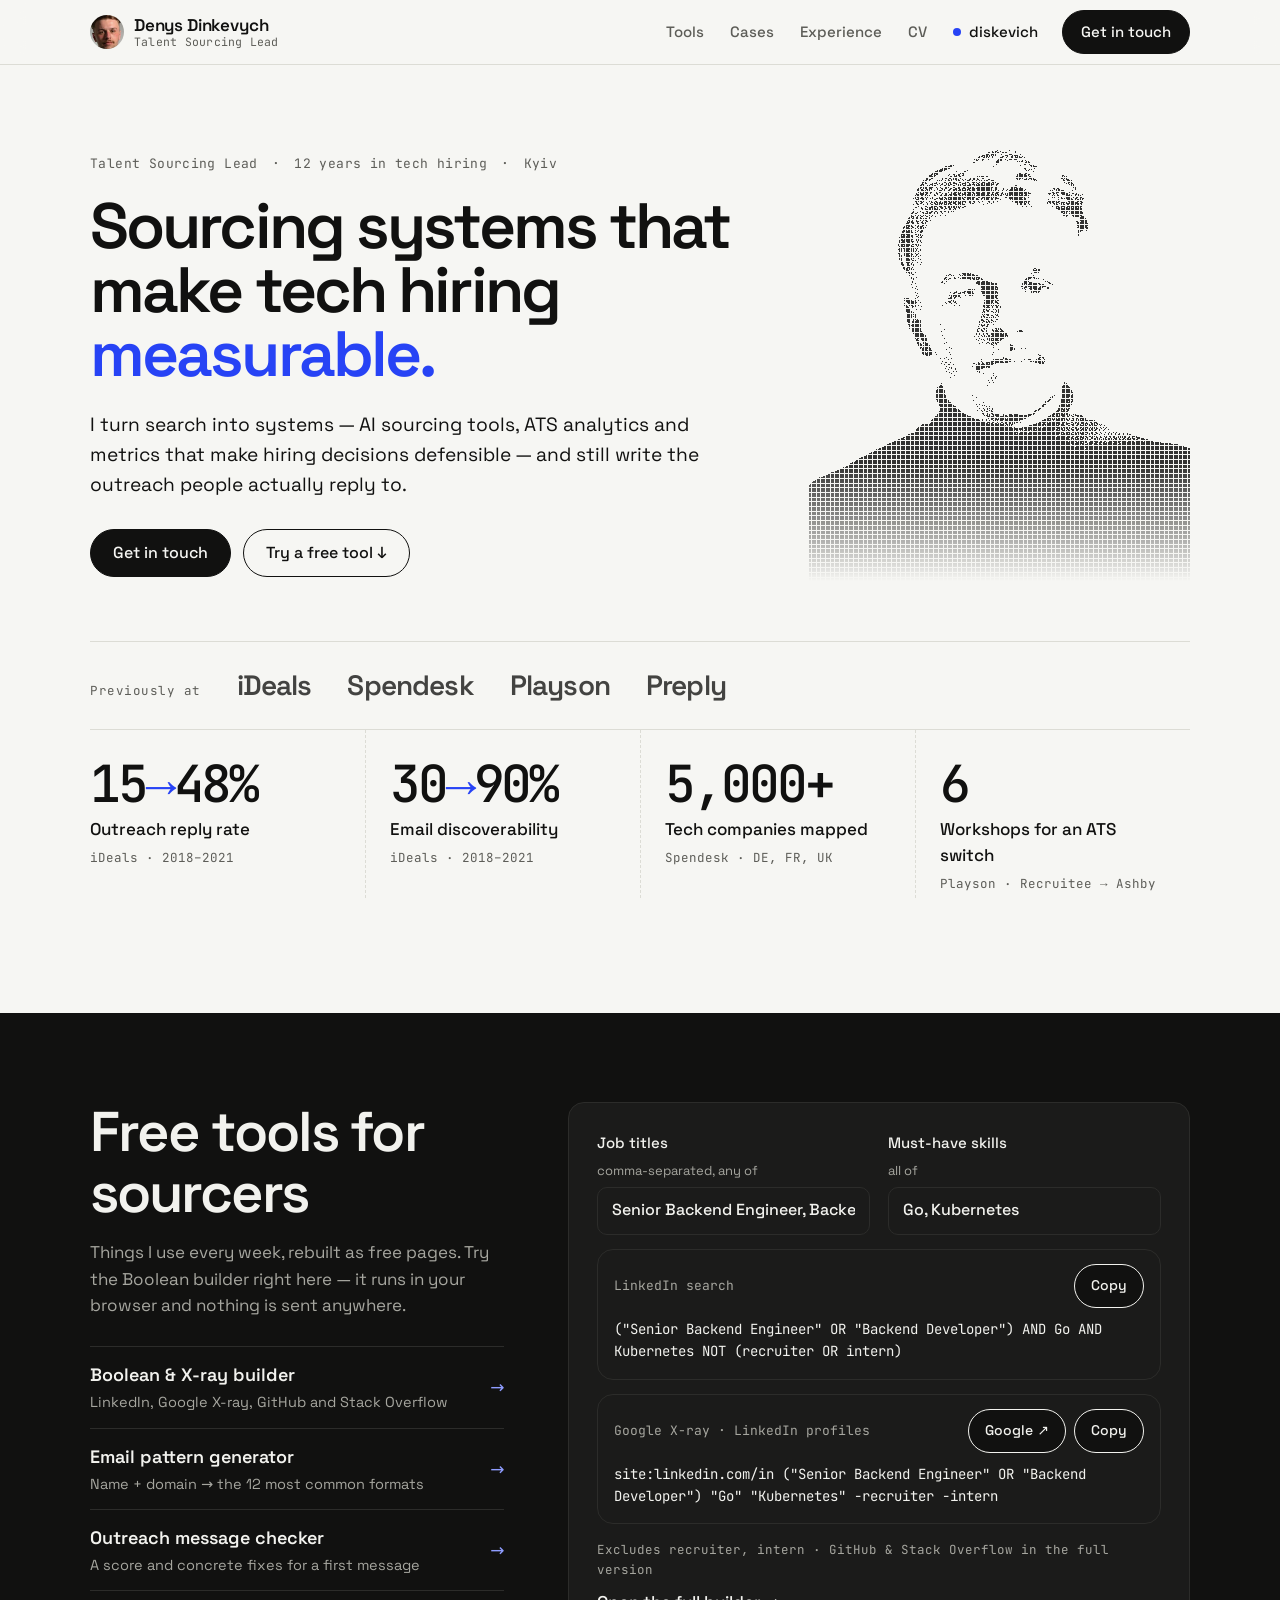
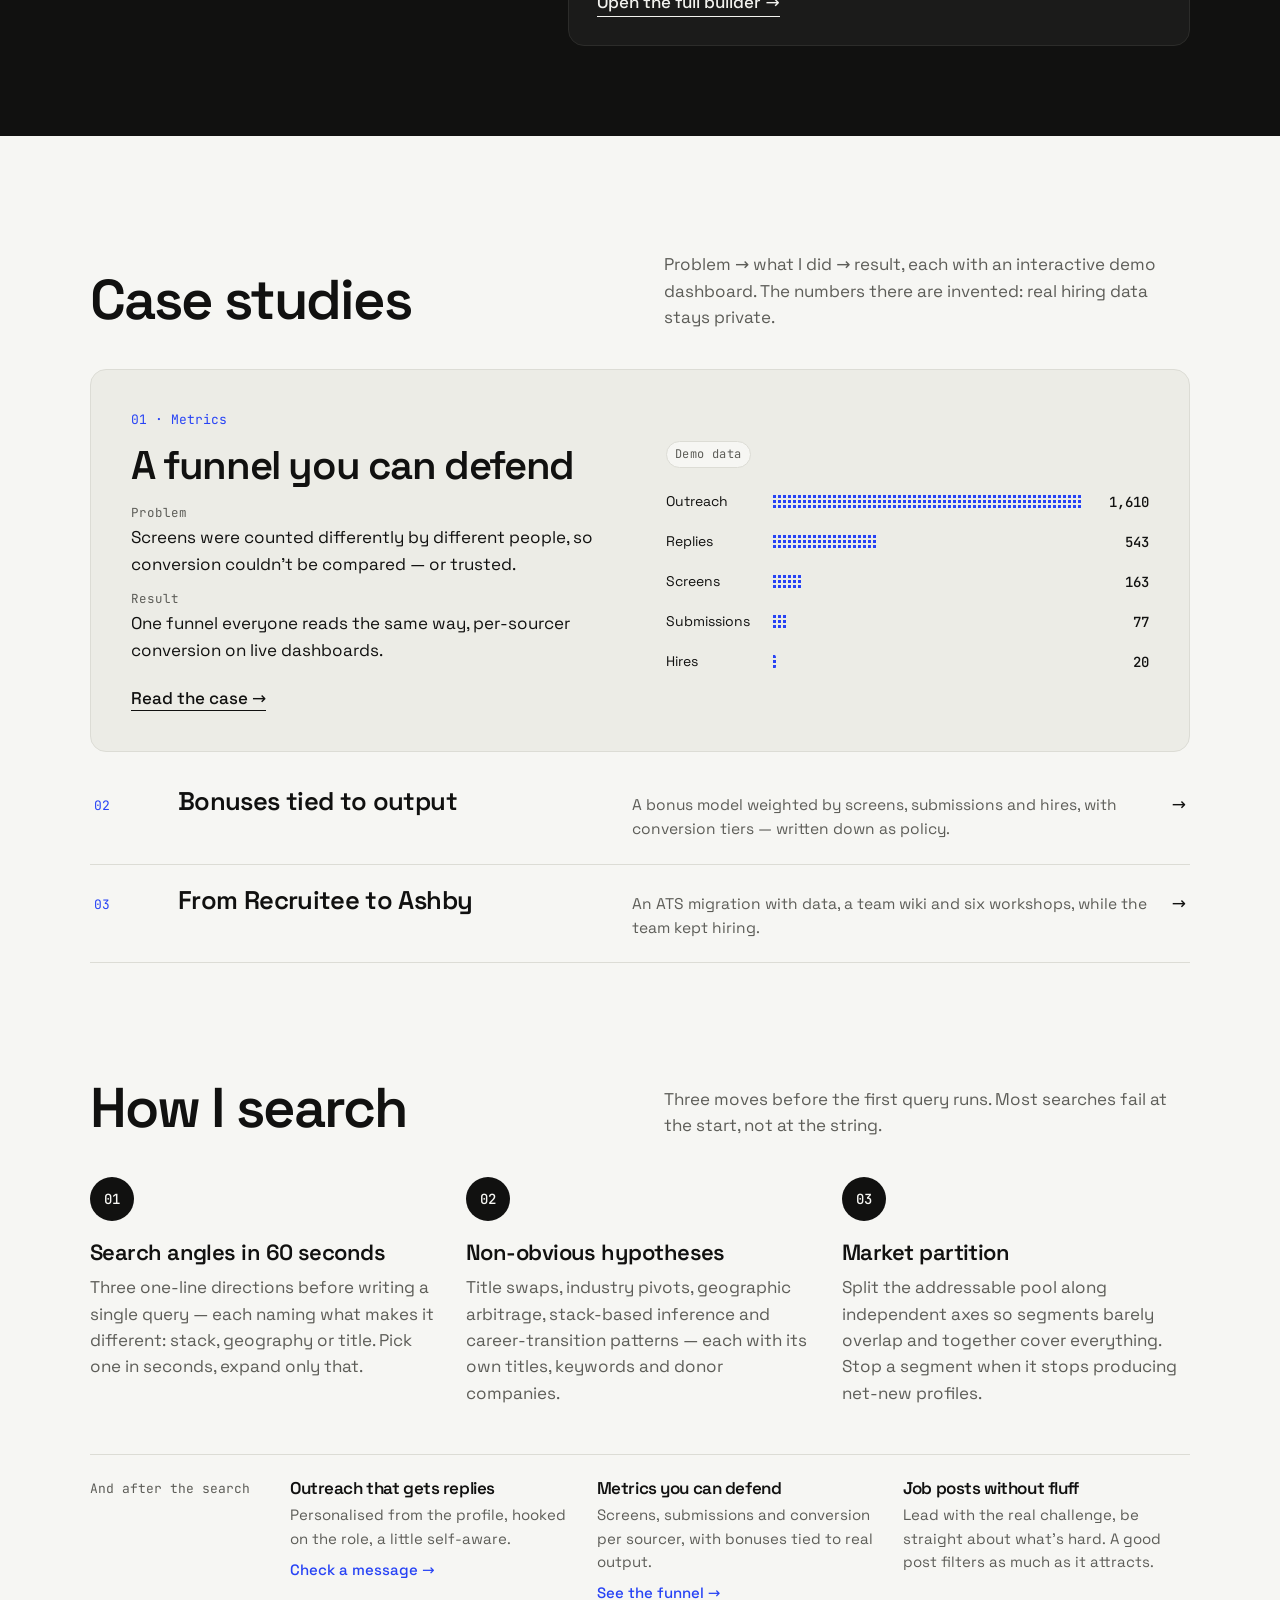
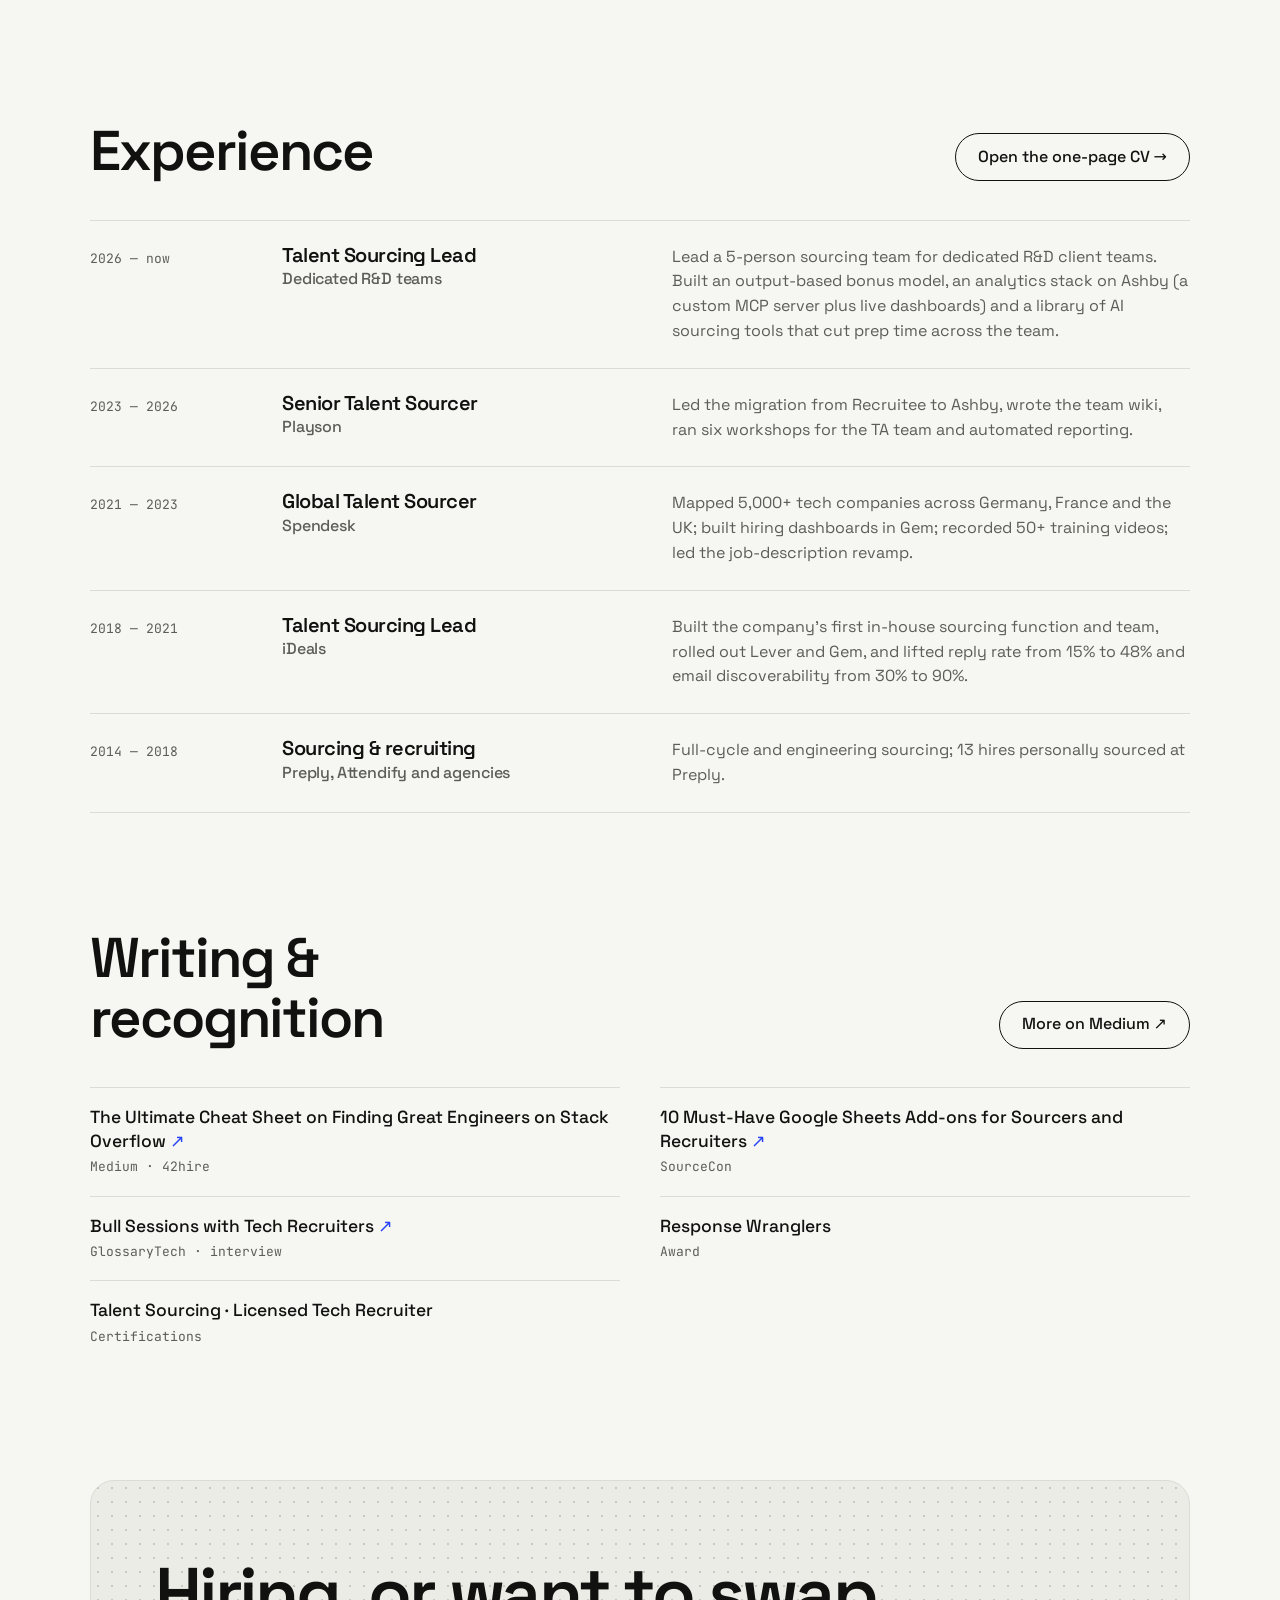
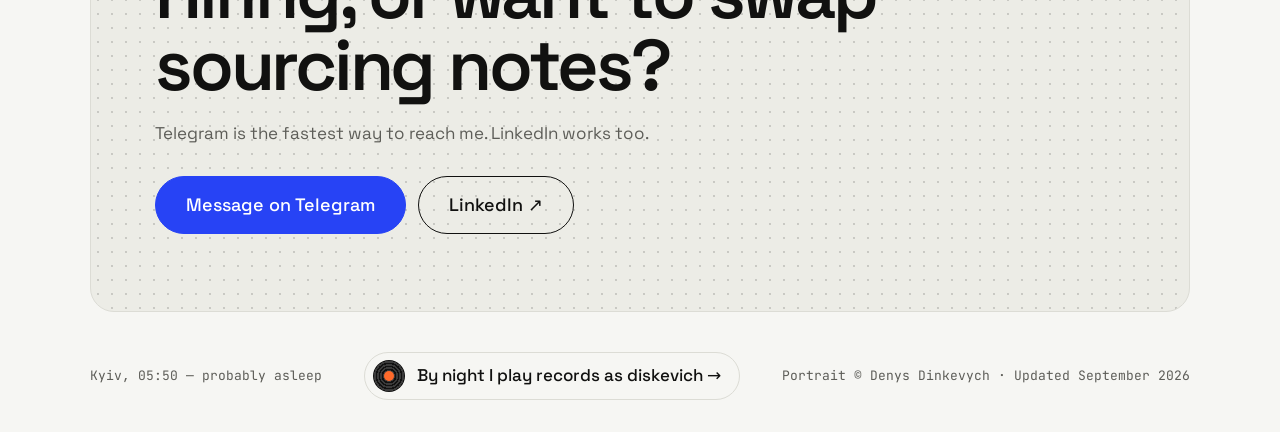
==== commit a705087d: "New studio portrait on the home page; three most-played mixes on /dj/ - Home hero dots now draw a ne" ====
--- a/index.html
+++ b/index.html
@@ -82,10 +82,10 @@
       </div>
     </div>
     <figure class="art">
-      <canvas class="dots" id="engraving" tabindex="0" role="img"
-        data-images='{"day":{"src":"assets/portrait-hero.webp","mid":145,"spread":45}}'
+      <canvas class="dots" id="engraving" tabindex="0" role="img" style="--ar: 600 / 706"
+        data-images='{"day":{"src":"assets/portrait-2026.webp","mid":104,"spread":20}}'
         aria-label="Portrait of Denys drawn in dots. Move over it to scatter the dots, tap to rebuild."></canvas>
-      <img class="art-fallback" src="assets/portrait-hero.webp" width="488" height="564" alt="Portrait of Denys Dinkevych">
+      <img class="art-fallback" src="assets/portrait-2026.webp" width="600" height="706" alt="Portrait of Denys Dinkevych">
     </figure>
   </section>
 
--- a/styles.css
+++ b/styles.css
@@ -524,21 +524,45 @@
 .credits { font-size: clamp(18px, 2vw, 24px); font-weight: 500; line-height: 1.45; letter-spacing: -0.01em; margin-top: 24px; }
 .credits .mono { font-size: 12.5px; font-weight: 400; color: var(--muted); letter-spacing: .03em; margin-right: 10px; }
 
-/* player */
-.listen { display: grid; grid-template-columns: minmax(0, 1fr) minmax(0, 1fr); gap: clamp(20px, 3vw, 40px); align-items: start; }
-.sc-facade {
-  display: flex; flex-direction: column; justify-content: space-between; gap: 40px; min-height: 340px;
-  padding: clamp(20px, 3vw, 32px); border-radius: var(--radius); border: 1px solid var(--line); background-color: var(--panel);
-}
-.sc-facade.loaded { display: block; padding: 0; border: 0; min-height: 0; background: none; }
-.sc-facade iframe { width: 100%; height: 450px; border: 0; border-radius: 12px; display: block; }
+/* video: local thumbnail until play */
+.yt-facade { margin: 0 0 clamp(20px, 3vw, 40px); }
+.yt-play, .yt-facade iframe {
+  display: block; width: 100%; aspect-ratio: 16 / 9; border: 0; border-radius: var(--radius); overflow: hidden;
+  background: var(--panel);
+}
+.yt-play { position: relative; padding: 0; cursor: pointer; }
+.yt-play img { display: block; width: 100%; height: 100%; object-fit: cover; transition: transform .4s ease, opacity .2s; }
+.yt-play .sc-play { position: absolute; left: 50%; top: 50%; translate: -50% -50%; display: grid; place-content: center; box-shadow: 0 10px 40px rgba(0,0,0,.45); }
+.yt-cap { display: flex; flex-wrap: wrap; justify-content: space-between; align-items: baseline; gap: 6px 20px; margin-top: 12px; }
+.yt-cap > span { display: flex; flex-wrap: wrap; align-items: baseline; gap: 4px 14px; }
+.yt-cap b { font-weight: 600; font-size: 18px; letter-spacing: -0.01em; }
+.yt-cap .mono { font-size: 12.5px; color: var(--muted); }
+.yt-cap a { color: var(--accent); text-decoration: none; min-height: 44px; display: inline-flex; align-items: center; }
+
+/* sub-heads inside a section */
+.sub-h { font-size: 13px; font-family: "JetBrains Mono", monospace; font-weight: 400; letter-spacing: .03em; color: var(--muted); margin: 0 0 14px; }
+
+/* three most played mixes: one card each, the player replaces the card on play */
+.top-mixes { list-style: none; margin: 0 0 clamp(28px, 4vw, 48px); padding: 0; display: grid; grid-template-columns: repeat(3, minmax(0, 1fr)); gap: 14px; }
+.mix-card {
+  display: flex; flex-direction: column; min-height: 300px; padding: 22px;
+  border-radius: var(--radius); border: 1px solid var(--line); background-color: var(--panel);
+}
+.mix-card.loaded { padding: 0; border: 0; background: none; }
+.mix-card iframe { width: 100%; height: 300px; border: 0; border-radius: var(--radius); display: block; }
+.mix-top { display: flex; justify-content: space-between; font-size: 12.5px; color: var(--muted); margin-bottom: 18px; }
+.mix-top span:first-child { color: var(--accent); }
+.mix-card h3 { font-size: clamp(22px, 2.2vw, 28px); letter-spacing: -0.03em; overflow-wrap: anywhere; }
+.mix-title { color: var(--muted); margin-top: 6px; }
+.mix-foot { margin-top: auto; padding-top: 24px; display: flex; align-items: center; justify-content: space-between; gap: 12px; }
+.mix-foot a { font-size: 12.5px; color: var(--muted); text-decoration: none; min-height: 44px; display: inline-flex; align-items: center; }
+.mix-card .sc-play { width: 72px; height: 72px; font-size: 26px; }
 .sc-play {
   flex: none; width: 96px; height: 96px; border-radius: 50%; border: 0;
   background: var(--accent); color: var(--on-accent); font-size: 34px; cursor: pointer; touch-action: manipulation;
   transition: transform .15s;
 }
-.sc-title { font-weight: 600; font-size: clamp(24px, 2.6vw, 32px); letter-spacing: -0.03em; }
-.sc-note { font-size: 12.5px; color: var(--muted); margin-top: 6px; }
+.mixlist.more-mixes { counter-reset: mix 3; }
 .mixlist { list-style: none; margin: 0; padding: 0; counter-reset: mix; }
 .mixlist li { border-top: 1px solid var(--line); counter-increment: mix; }
 .mixlist li:last-child { border-bottom: 1px solid var(--line); }
@@ -647,6 +671,8 @@
   .tool-links a:hover b, .case-rows a:hover h3, .pubs a:hover b, .mixlist a:hover span, .gigs-next a:hover span { color: var(--accent); }
   .case-feature:hover { border-color: var(--fg); }
   .sc-play:hover { transform: scale(1.06); }
+  .yt-play:hover img { transform: scale(1.02); opacity: .85; }
+  .yt-play:hover .sc-play { transform: scale(1.06); }
   .cross:hover { border-color: var(--fg); }
 }
 
@@ -658,7 +684,7 @@
 @media (max-width: 900px) {
   .stats { grid-template-columns: repeat(2, 1fr); }
   .stats li:nth-child(3) { padding-left: 0; border-left: 0; }
-  .band-grid, .case-feature, .listen, .tool-layout { grid-template-columns: 1fr; }
+  .band-grid, .case-feature, .tool-layout { grid-template-columns: 1fr; }
   .tool-layout > .pane-out { position: static; }
   .tool-grid, .more-tools { grid-template-columns: 1fr 1fr; }
   .viz-body.two { grid-template-columns: 1fr; }
@@ -718,6 +744,9 @@
   .gallery figure:first-child img { aspect-ratio: 3 / 2; }
   .gallery figcaption { flex-direction: column; align-items: flex-start; }
   .gigs-next a, .gigs-next .row { grid-template-columns: 1fr; padding: 18px; }
+  .yt-play .sc-play { width: 64px; height: 64px; font-size: 24px; }
+  .top-mixes { grid-template-columns: 1fr; }
+  .mix-card { min-height: 0; }
   .insta-card { grid-template-columns: 64px 1fr; }
   .insta-card img { width: 64px; height: 64px; }
   .insta-card .btn { grid-column: 1 / -1; }
